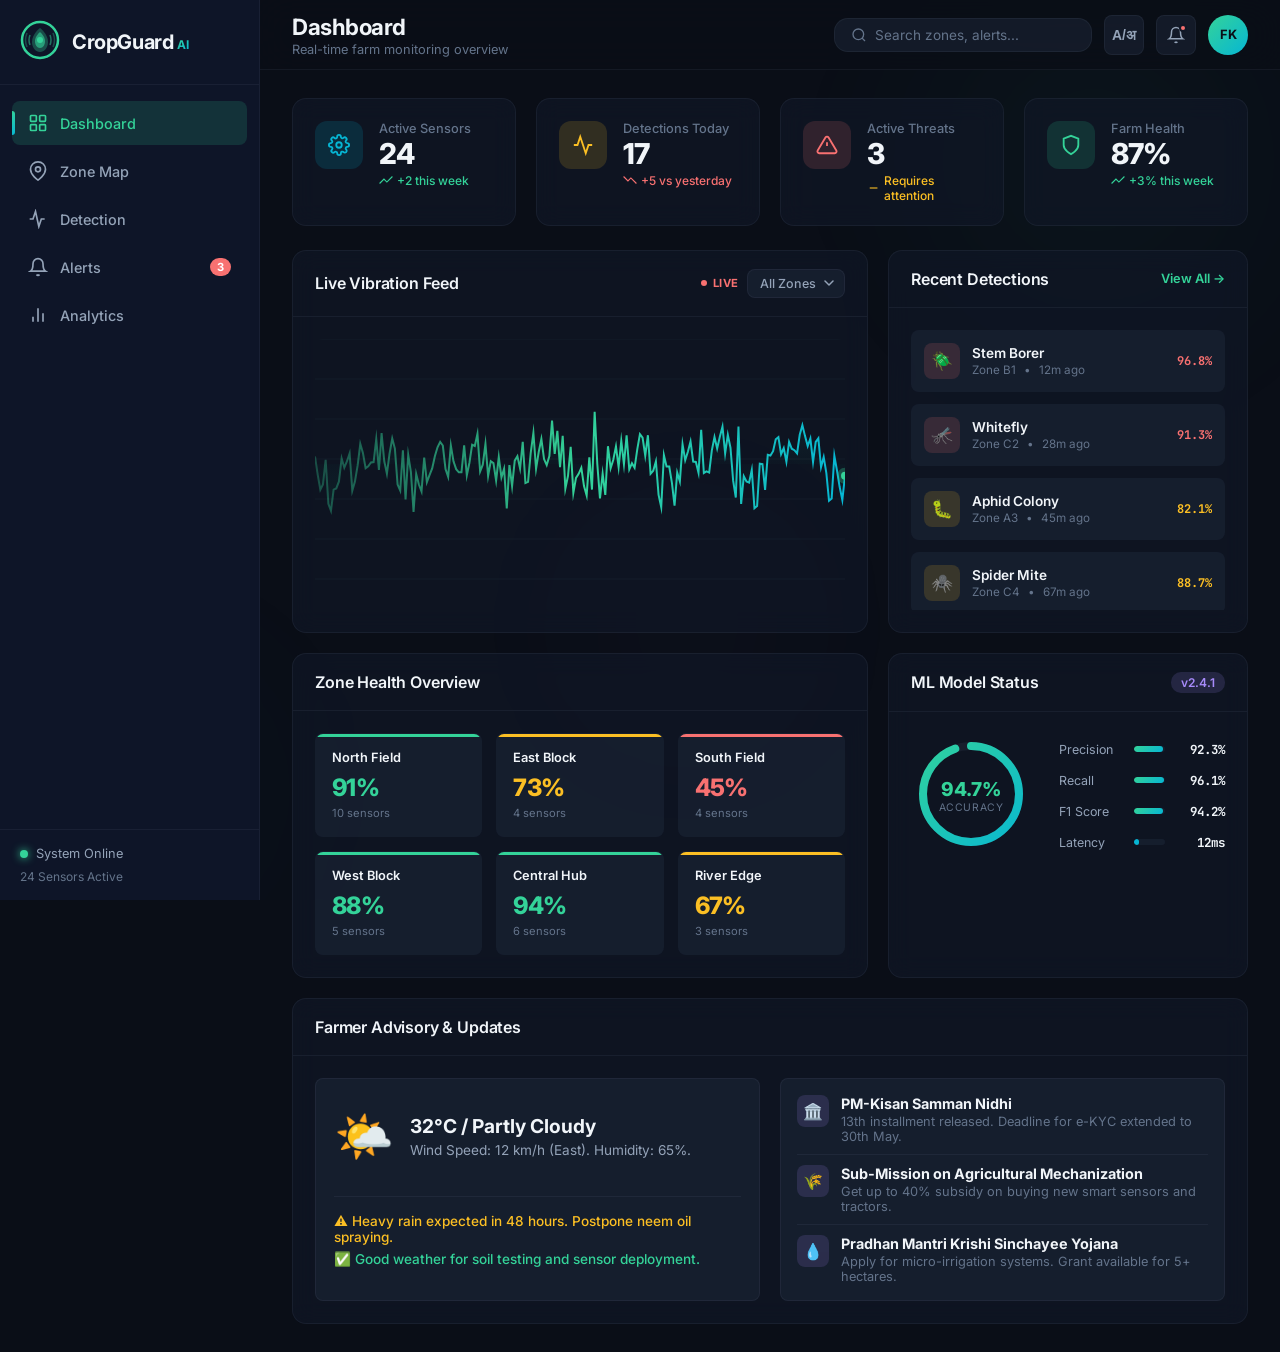
==== index.html @ 0138fb1e "Add files via upload" ====
<!DOCTYPE html>
<html lang="en">
<head>
    <meta charset="UTF-8">
    <meta name="viewport" content="width=device-width, initial-scale=1.0">
    <title>CropGuard AI — Piezoelectric Insect Detection System</title>
    <meta name="description" content="Smart agricultural monitoring system using piezoelectric sensors and ML-based insect detection to protect crops and notify farmers in real-time.">
    <link rel="preconnect" href="https://fonts.googleapis.com">
    <link rel="preconnect" href="https://fonts.gstatic.com" crossorigin>
    <link href="https://fonts.googleapis.com/css2?family=Inter:wght@300;400;500;600;700;800;900&family=JetBrains+Mono:wght@400;500;600&display=swap" rel="stylesheet">
    <link rel="stylesheet" href="index.css">
</head>
<body>
    <!-- Ambient Background -->
    <div class="ambient-bg">
        <div class="ambient-orb orb-1"></div>
        <div class="ambient-orb orb-2"></div>
        <div class="ambient-orb orb-3"></div>
    </div>

    <!-- Sidebar Navigation -->
    <nav class="sidebar" id="sidebar">
        <div class="sidebar-header">
            <div class="logo">
                <div class="logo-icon">
                    <svg viewBox="0 0 40 40" fill="none">
                        <circle cx="20" cy="20" r="18" stroke="url(#logoGrad)" stroke-width="2.5"/>
                        <path d="M20 8 C20 8, 28 14, 28 22 C28 28, 24 32, 20 32 C16 32, 12 28, 12 22 C12 14, 20 8, 20 8Z" fill="url(#logoGrad)" opacity="0.3"/>
                        <path d="M20 12 C20 12, 25 16, 25 21 C25 25, 23 28, 20 28 C17 28, 15 25, 15 21 C15 16, 20 12, 20 12Z" fill="url(#logoGrad)" opacity="0.6"/>
                        <circle cx="20" cy="20" r="3" fill="url(#logoGrad)"/>
                        <!-- Vibration waves -->
                        <path d="M10 15 Q8 20 10 25" stroke="url(#logoGrad)" stroke-width="1.5" fill="none" opacity="0.5"/>
                        <path d="M7 13 Q4 20 7 27" stroke="url(#logoGrad)" stroke-width="1.5" fill="none" opacity="0.3"/>
                        <path d="M30 15 Q32 20 30 25" stroke="url(#logoGrad)" stroke-width="1.5" fill="none" opacity="0.5"/>
                        <path d="M33 13 Q36 20 33 27" stroke="url(#logoGrad)" stroke-width="1.5" fill="none" opacity="0.3"/>
                        <defs>
                            <linearGradient id="logoGrad" x1="0" y1="0" x2="40" y2="40">
                                <stop offset="0%" stop-color="#34d399"/>
                                <stop offset="100%" stop-color="#06b6d4"/>
                            </linearGradient>
                        </defs>
                    </svg>
                </div>
                <div class="logo-text">
                    <span class="logo-name">CropGuard</span>
                    <span class="logo-tag">AI</span>
                </div>
            </div>
        </div>

        <ul class="nav-links">
            <li class="nav-item active" data-page="dashboard" id="nav-dashboard">
                <svg viewBox="0 0 24 24" fill="none" stroke="currentColor" stroke-width="2">
                    <rect x="3" y="3" width="7" height="7" rx="1"/>
                    <rect x="14" y="3" width="7" height="7" rx="1"/>
                    <rect x="3" y="14" width="7" height="7" rx="1"/>
                    <rect x="14" y="14" width="7" height="7" rx="1"/>
                </svg>
                <span>Dashboard</span>
            </li>
            <li class="nav-item" data-page="zones" id="nav-zones">
                <svg viewBox="0 0 24 24" fill="none" stroke="currentColor" stroke-width="2">
                    <path d="M21 10c0 7-9 13-9 13s-9-6-9-13a9 9 0 0118 0z"/>
                    <circle cx="12" cy="10" r="3"/>
                </svg>
                <span>Zone Map</span>
            </li>
            <li class="nav-item" data-page="detection" id="nav-detection">
                <svg viewBox="0 0 24 24" fill="none" stroke="currentColor" stroke-width="2">
                    <path d="M2 12h4l3-9 4 18 3-9h4"/>
                </svg>
                <span>Detection</span>
            </li>
            <li class="nav-item" data-page="alerts" id="nav-alerts">
                <svg viewBox="0 0 24 24" fill="none" stroke="currentColor" stroke-width="2">
                    <path d="M18 8A6 6 0 006 8c0 7-3 9-3 9h18s-3-2-3-9"/>
                    <path d="M13.73 21a2 2 0 01-3.46 0"/>
                </svg>
                <span>Alerts</span>
                <span class="badge" id="alert-badge">3</span>
            </li>
            <li class="nav-item" data-page="analytics" id="nav-analytics">
                <svg viewBox="0 0 24 24" fill="none" stroke="currentColor" stroke-width="2">
                    <path d="M18 20V10M12 20V4M6 20v-6"/>
                </svg>
                <span>Analytics</span>
            </li>
        </ul>

        <div class="sidebar-footer">
            <div class="system-status">
                <div class="status-dot online"></div>
                <span>System Online</span>
            </div>
            <div class="sensor-count">
                <span>24 Sensors Active</span>
            </div>
        </div>
    </nav>

    <!-- Main Content -->
    <main class="main-content" id="main-content">

        <!-- Top Bar -->
        <header class="top-bar">
            <div class="top-bar-left">
                <button class="menu-toggle" id="menu-toggle">
                    <svg viewBox="0 0 24 24" fill="none" stroke="currentColor" stroke-width="2">
                        <line x1="3" y1="6" x2="21" y2="6"/>
                        <line x1="3" y1="12" x2="21" y2="12"/>
                        <line x1="3" y1="18" x2="21" y2="18"/>
                    </svg>
                </button>
                <div class="page-title">
                    <h1 id="page-heading">Dashboard</h1>
                    <p class="page-subtitle" id="page-subtitle">Real-time farm monitoring overview</p>
                </div>
            </div>
            <div class="top-bar-right">
                <div class="search-bar" id="search-bar">
                    <svg viewBox="0 0 24 24" fill="none" stroke="currentColor" stroke-width="2">
                        <circle cx="11" cy="11" r="8"/>
                        <line x1="21" y1="21" x2="16.65" y2="16.65"/>
                    </svg>
                    <input type="text" placeholder="Search zones, alerts..." id="search-input">
                </div>
                <button class="icon-btn language-btn" id="language-btn" title="Translate to Hindi / हिंदी में अनुवाद करें">
                    <span style="font-weight:bold; font-size:14px; display:block; line-height:1;">A/अ</span>
                </button>
                <button class="icon-btn notification-btn" id="notification-btn">
                    <svg viewBox="0 0 24 24" fill="none" stroke="currentColor" stroke-width="2">
                        <path d="M18 8A6 6 0 006 8c0 7-3 9-3 9h18s-3-2-3-9"/>
                        <path d="M13.73 21a2 2 0 01-3.46 0"/>
                    </svg>
                    <span class="notification-dot"></span>
                </button>
                <div class="user-avatar" id="user-avatar">
                    <span>FK</span>
                </div>
            </div>
        </header>

        <!-- ==================== DASHBOARD PAGE ==================== -->
        <section class="page active" id="page-dashboard">
            <!-- Stats Cards -->
            <div class="stats-grid">
                <div class="stat-card" id="stat-sensors">
                    <div class="stat-icon sensors">
                        <svg viewBox="0 0 24 24" fill="none" stroke="currentColor" stroke-width="2">
                            <circle cx="12" cy="12" r="3"/>
                            <path d="M19.4 15a1.65 1.65 0 00.33 1.82l.06.06a2 2 0 010 2.83 2 2 0 01-2.83 0l-.06-.06a1.65 1.65 0 00-1.82-.33 1.65 1.65 0 00-1 1.51V21a2 2 0 01-4 0v-.09A1.65 1.65 0 009 19.4a1.65 1.65 0 00-1.82.33l-.06.06a2 2 0 01-2.83-2.83l.06-.06A1.65 1.65 0 004.68 15a1.65 1.65 0 00-1.51-1H3a2 2 0 010-4h.09A1.65 1.65 0 004.6 9a1.65 1.65 0 00-.33-1.82l-.06-.06a2 2 0 012.83-2.83l.06.06A1.65 1.65 0 009 4.68a1.65 1.65 0 001-1.51V3a2 2 0 014 0v.09a1.65 1.65 0 001 1.51 1.65 1.65 0 001.82-.33l.06-.06a2 2 0 012.83 2.83l-.06.06A1.65 1.65 0 0019.4 9a1.65 1.65 0 001.51 1H21a2 2 0 010 4h-.09a1.65 1.65 0 00-1.51 1z"/>
                        </svg>
                    </div>
                    <div class="stat-info">
                        <span class="stat-label">Active Sensors</span>
                        <span class="stat-value" id="active-sensors">24</span>
                        <span class="stat-change positive">
                            <svg viewBox="0 0 24 24" fill="none" stroke="currentColor" stroke-width="2"><polyline points="23 6 13.5 15.5 8.5 10.5 1 18"/></svg>
                            +2 this week
                        </span>
                    </div>
                </div>

                <div class="stat-card" id="stat-detections">
                    <div class="stat-icon detections">
                        <svg viewBox="0 0 24 24" fill="none" stroke="currentColor" stroke-width="2">
                            <path d="M22 12h-4l-3 9L9 3l-3 9H2"/>
                        </svg>
                    </div>
                    <div class="stat-info">
                        <span class="stat-label">Detections Today</span>
                        <span class="stat-value" id="detections-today">17</span>
                        <span class="stat-change negative">
                            <svg viewBox="0 0 24 24" fill="none" stroke="currentColor" stroke-width="2"><polyline points="23 18 13.5 8.5 8.5 13.5 1 6"/></svg>
                            +5 vs yesterday
                        </span>
                    </div>
                </div>

                <div class="stat-card" id="stat-threats">
                    <div class="stat-icon threats">
                        <svg viewBox="0 0 24 24" fill="none" stroke="currentColor" stroke-width="2">
                            <path d="M10.29 3.86L1.82 18a2 2 0 001.71 3h16.94a2 2 0 001.71-3L13.71 3.86a2 2 0 00-3.42 0z"/>
                            <line x1="12" y1="9" x2="12" y2="13"/>
                            <line x1="12" y1="17" x2="12.01" y2="17"/>
                        </svg>
                    </div>
                    <div class="stat-info">
                        <span class="stat-label">Active Threats</span>
                        <span class="stat-value" id="active-threats">3</span>
                        <span class="stat-change warning">
                            <svg viewBox="0 0 24 24" fill="none" stroke="currentColor" stroke-width="2"><line x1="5" y1="12" x2="19" y2="12"/></svg>
                            Requires attention
                        </span>
                    </div>
                </div>

                <div class="stat-card" id="stat-health">
                    <div class="stat-icon health">
                        <svg viewBox="0 0 24 24" fill="none" stroke="currentColor" stroke-width="2">
                            <path d="M12 22s8-4 8-10V5l-8-3-8 3v7c0 6 8 10 8 10z"/>
                        </svg>
                    </div>
                    <div class="stat-info">
                        <span class="stat-label">Farm Health</span>
                        <span class="stat-value" id="farm-health">87%</span>
                        <span class="stat-change positive">
                            <svg viewBox="0 0 24 24" fill="none" stroke="currentColor" stroke-width="2"><polyline points="23 6 13.5 15.5 8.5 10.5 1 18"/></svg>
                            +3% this week
                        </span>
                    </div>
                </div>
            </div>

            <!-- Dashboard Main Grid -->
            <div class="dashboard-grid">
                <!-- Live Vibration Feed -->
                <div class="card vibration-card" id="vibration-card">
                    <div class="card-header">
                        <h2>Live Vibration Feed</h2>
                        <div class="card-actions">
                            <span class="live-indicator">
                                <span class="live-dot"></span> LIVE
                            </span>
                            <select id="vibration-zone-select" class="mini-select">
                                <option value="all">All Zones</option>
                                <option value="zone-a">Zone A</option>
                                <option value="zone-b">Zone B</option>
                                <option value="zone-c">Zone C</option>
                                <option value="zone-d">Zone D</option>
                            </select>
                        </div>
                    </div>
                    <div class="card-body">
                        <canvas id="vibration-canvas" width="800" height="250"></canvas>
                    </div>
                </div>

                <!-- Recent Detections -->
                <div class="card detections-card" id="detections-card">
                    <div class="card-header">
                        <h2>Recent Detections</h2>
                        <button class="text-btn" id="view-all-detections">View All →</button>
                    </div>
                    <div class="card-body">
                        <div class="detection-list" id="detection-list">
                            <!-- Populated by JS -->
                        </div>
                    </div>
                </div>

                <!-- Zone Health Overview -->
                <div class="card zone-health-card" id="zone-health-card">
                    <div class="card-header">
                        <h2>Zone Health Overview</h2>
                    </div>
                    <div class="card-body">
                        <div class="zone-health-grid" id="zone-health-grid">
                            <!-- Populated by JS -->
                        </div>
                    </div>
                </div>

                <!-- ML Model Performance -->
                <div class="card model-card" id="model-card">
                    <div class="card-header">
                        <h2>ML Model Status</h2>
                        <span class="model-version">v2.4.1</span>
                    </div>
                    <div class="card-body">
                        <div class="model-metrics">
                            <div class="metric-ring">
                                <canvas id="accuracy-ring" width="120" height="120"></canvas>
                                <div class="metric-ring-label">
                                    <span class="metric-value">94.7%</span>
                                    <span class="metric-name">Accuracy</span>
                                </div>
                            </div>
                            <div class="metric-stats">
                                <div class="metric-stat">
                                    <span class="metric-stat-label">Precision</span>
                                    <div class="metric-bar">
                                        <div class="metric-bar-fill" style="width:92%"></div>
                                    </div>
                                    <span class="metric-stat-value">92.3%</span>
                                </div>
                                <div class="metric-stat">
                                    <span class="metric-stat-label">Recall</span>
                                    <div class="metric-bar">
                                        <div class="metric-bar-fill" style="width:96%"></div>
                                    </div>
                                    <span class="metric-stat-value">96.1%</span>
                                </div>
                                <div class="metric-stat">
                                    <span class="metric-stat-label">F1 Score</span>
                                    <div class="metric-bar">
                                        <div class="metric-bar-fill" style="width:94%"></div>
                                    </div>
                                    <span class="metric-stat-value">94.2%</span>
                                </div>
                                <div class="metric-stat">
                                    <span class="metric-stat-label">Latency</span>
                                    <div class="metric-bar latency">
                                        <div class="metric-bar-fill" style="width:15%"></div>
                                    </div>
                                    <span class="metric-stat-value">12ms</span>
                                </div>
                            </div>
                        </div>
                    </div>
                </div>

                <!-- Agri Updates & Schemes -->
                <div class="card agri-updates-card" id="agri-updates-card">
                    <div class="card-header">
                        <h2>Farmer Advisory & Updates</h2>
                    </div>
                    <div class="card-body">
                        <div class="agri-updates-container">
                            <!-- Weather Widget -->
                            <div class="weather-widget" style="display:flex; flex-direction:column; align-items:flex-start; justify-content:center;">
                                <div style="display:flex; align-items:center; gap:16px;">
                                    <div class="weather-icon">🌤️</div>
                                    <div class="weather-info">
                                        <h3>32°C / Partly Cloudy</h3>
                                        <p>Wind Speed: 12 km/h (East). Humidity: 65%.</p>
                                    </div>
                                </div>
                                <div style="margin-top:16px; width:100%; padding-top:16px; border-top:1px solid var(--border-color);">
                                    <p style="color:var(--accent-amber); font-weight:500; font-size:0.85rem; margin-bottom:6px;">⚠️ Heavy rain expected in 48 hours. Postpone neem oil spraying.</p>
                                    <p style="color:var(--accent-green); font-weight:500; font-size:0.85rem;">✅ Good weather for soil testing and sensor deployment.</p>
                                </div>
                            </div>
                            <!-- Schemes Widget -->
                            <div class="schemes-widget">
                                <div class="scheme-item">
                                    <div class="scheme-icon">🏛️</div>
                                    <div class="scheme-details">
                                        <h4>PM-Kisan Samman Nidhi</h4>
                                        <p>13th installment released. Deadline for e-KYC extended to 30th May.</p>
                                    </div>
                                </div>
                                <div class="scheme-item">
                                    <div class="scheme-icon">🌾</div>
                                    <div class="scheme-details">
                                        <h4>Sub-Mission on Agricultural Mechanization</h4>
                                        <p>Get up to 40% subsidy on buying new smart sensors and tractors.</p>
                                    </div>
                                </div>
                                <div class="scheme-item">
                                    <div class="scheme-icon">💧</div>
                                    <div class="scheme-details">
                                        <h4>Pradhan Mantri Krishi Sinchayee Yojana</h4>
                                        <p>Apply for micro-irrigation systems. Grant available for 5+ hectares.</p>
                                    </div>
                                </div>
                            </div>
                        </div>
                    </div>
                </div>
            </div>
        </section>

        <!-- ==================== ZONES PAGE ==================== -->
        <section class="page" id="page-zones">
            <div class="zone-map-container">
                <div class="card zone-map-card">
                    <div class="card-header">
                        <h2>Farm Zone Map</h2>
                        <div class="card-actions">
                            <button class="pill-btn active" data-view="grid">Grid</button>
                            <button class="pill-btn" data-view="list">List</button>
                        </div>
                    </div>
                    <div class="card-body">
                        <div class="farm-map" id="farm-map">
                            <!-- Interactive farm map rendered by JS -->
                        </div>
                    </div>
                </div>

                <div class="zone-details-panel" id="zone-details-panel">
                    <div class="card">
                        <div class="card-header">
                            <h2 id="zone-detail-title">Select a Zone</h2>
                        </div>
                        <div class="card-body" id="zone-detail-content">
                            <p class="placeholder-text">Click on a zone to see detailed sensor data, vibration patterns, and detection history.</p>
                        </div>
                    </div>
                </div>
            </div>
        </section>

        <!-- ==================== DETECTION PAGE ==================== -->
        <section class="page" id="page-detection">
            <div class="detection-page-grid">
                <!-- Vibration Classifier -->
                <div class="card classifier-card">
                    <div class="card-header">
                        <h2>Vibration Classifier</h2>
                        <span class="live-indicator"><span class="live-dot"></span> Processing</span>
                    </div>
                    <div class="card-body">
                        <div class="classifier-visual" id="classifier-visual">
                            <canvas id="spectrogram-canvas" width="600" height="200"></canvas>
                            <div class="classifier-result" id="classifier-result">
                                <div class="result-icon warning">
                                    <svg viewBox="0 0 24 24" fill="none" stroke="currentColor" stroke-width="2">
                                        <path d="M12 22c5.523 0 10-4.477 10-10S17.523 2 12 2 2 6.477 2 12s4.477 10 10 10z"/>
                                        <path d="M12 8v4M12 16h.01"/>
                                    </svg>
                                </div>
                                <div class="result-info">
                                    <span class="result-label">Detected</span>
                                    <span class="result-name" id="result-name">Aphid Colony</span>
                                    <span class="result-confidence" id="result-confidence">Confidence: 94.2%</span>
                                </div>
                            </div>
                        </div>
                    </div>
                </div>

                <!-- Detection History Table -->
                <div class="card history-card">
                    <div class="card-header">
                        <h2>Detection History</h2>
                        <div class="card-actions">
                            <select class="mini-select" id="history-filter">
                                <option value="all">All Types</option>
                                <option value="aphid">Aphids</option>
                                <option value="whitefly">Whitefly</option>
                                <option value="borer">Stem Borer</option>
                                <option value="thrip">Thrips</option>
                            </select>
                        </div>
                    </div>
                    <div class="card-body">
                        <div class="detection-table-wrapper">
                            <table class="detection-table" id="detection-table">
                                <thead>
                                    <tr>
                                        <th>Time</th>
                                        <th>Zone</th>
                                        <th>Pest Type</th>
                                        <th>Confidence</th>
                                        <th>Severity</th>
                                        <th>Status</th>
                                    </tr>
                                </thead>
                                <tbody id="detection-table-body">
                                    <!-- Populated by JS -->
                                </tbody>
                            </table>
                        </div>
                    </div>
                </div>

                <!-- Species Classification -->
                <div class="card species-card">
                    <div class="card-header">
                        <h2>Species Classification</h2>
                    </div>
                    <div class="card-body">
                        <div class="species-chart" id="species-chart">
                            <canvas id="species-canvas" width="400" height="300"></canvas>
                        </div>
                    </div>
                </div>
            </div>
        </section>

        <!-- ==================== ALERTS PAGE ==================== -->
        <section class="page" id="page-alerts">
            <div class="alerts-page-layout">
                <div class="alerts-header-actions">
                    <div class="alert-filters">
                        <button class="filter-btn active" data-filter="all" id="filter-all">All</button>
                        <button class="filter-btn" data-filter="critical" id="filter-critical">Critical</button>
                        <button class="filter-btn" data-filter="warning" id="filter-warning">Warning</button>
                        <button class="filter-btn" data-filter="info" id="filter-info">Info</button>
                    </div>
                    <button class="primary-btn" id="mark-all-read">
                        <svg viewBox="0 0 24 24" fill="none" stroke="currentColor" stroke-width="2"><polyline points="20 6 9 17 4 12"/></svg>
                        Mark All Read
                    </button>
                </div>
                <div class="alerts-list" id="alerts-list">
                    <!-- Populated by JS -->
                </div>
            </div>
        </section>

        <!-- ==================== ANALYTICS PAGE ==================== -->
        <section class="page" id="page-analytics">
            <div class="analytics-grid">
                <div class="card analytics-trend-card">
                    <div class="card-header">
                        <h2>Detection Trends</h2>
                        <div class="card-actions">
                            <button class="pill-btn active" data-range="7d">7D</button>
                            <button class="pill-btn" data-range="30d">30D</button>
                            <button class="pill-btn" data-range="90d">90D</button>
                        </div>
                    </div>
                    <div class="card-body">
                        <canvas id="trend-canvas" width="800" height="300"></canvas>
                    </div>
                </div>

                <div class="card analytics-distribution-card">
                    <div class="card-header">
                        <h2>Pest Distribution</h2>
                    </div>
                    <div class="card-body">
                        <canvas id="distribution-canvas" width="400" height="300"></canvas>
                    </div>
                </div>

                <div class="card analytics-heatmap-card">
                    <div class="card-header">
                        <h2>Activity Heatmap</h2>
                        <span class="card-subtitle">Last 7 days by hour</span>
                    </div>
                    <div class="card-body">
                        <div class="heatmap" id="heatmap">
                            <!-- Populated by JS -->
                        </div>
                    </div>
                </div>

                <div class="card analytics-severity-card">
                    <div class="card-header">
                        <h2>Severity Breakdown</h2>
                    </div>
                    <div class="card-body">
                        <div class="severity-bars" id="severity-bars">
                            <!-- Populated by JS -->
                        </div>
                    </div>
                </div>
            </div>
        </section>

    </main>

    <!-- Notification Toast Container -->
    <div class="toast-container" id="toast-container"></div>

    <!-- Notification Panel -->
    <div class="notification-panel" id="notification-panel">
        <div class="notification-panel-header">
            <h3>Notifications</h3>
            <button class="text-btn" id="clear-notifications">Clear All</button>
        </div>
        <div class="notification-list" id="notification-list">
            <!-- Populated by JS -->
        </div>
    </div>
    <div class="notification-overlay" id="notification-overlay"></div>

    <!-- Profile Panel -->
    <div class="profile-panel" id="profile-panel">
        <div class="profile-panel-header">
            <h3>Farmer Profile</h3>
            <button class="icon-btn" id="close-profile">
                <svg viewBox="0 0 24 24" fill="none" stroke="currentColor" stroke-width="2"><line x1="18" y1="6" x2="6" y2="18"></line><line x1="6" y1="6" x2="18" y2="18"></line></svg>
            </button>
        </div>
        <div class="profile-content">
            <div class="profile-avatar-large">LS</div>
            <h2 class="profile-name">Lalan Singh</h2>
            <p class="profile-contact">+91 98765 43210</p>
            
            <div class="profile-section">
                <h4>Farm Details</h4>
                <div class="profile-row"><span>Total Area:</span> 12 Hectares</div>
                <div class="profile-row"><span>Primary Crop:</span> Wheat, Cotton</div>
                <div class="profile-row"><span>Soil Type:</span> Black Cotton</div>
            </div>

            <div class="profile-section">
                <h4>System Configuration</h4>
                <div class="profile-row"><span>Connected Sensors:</span> 24 Active</div>
                <div class="profile-row"><span>Subscription Plan:</span> Subsidy PM-Kisan</div>
                <div class="profile-row"><span>Last Calibration:</span> 2 Days Ago</div>
            </div>

            <div class="profile-section">
                <h4>Support & Contacts</h4>
                <div class="profile-row"><span>Local KVK Agent:</span> Ramesh Singh</div>
                <div class="profile-row"><span>KVK Contact:</span> 1800-180-1551 (Toll Free)</div>
            </div>
            
            <button class="pill-btn logout-btn" style="margin-top:20px; width:100%; justify-content:center; background:var(--accent-red-dim); color:var(--accent-red);">Sign Out</button>
        </div>
    </div>

    <script src="app.js?v=2"></script>
</body>
</html>
---- index.css ----
/* ===== CSS DESIGN SYSTEM — CropGuard AI ===== */

:root {
    /* Colors */
    --bg-primary: #0a0e17;
    --bg-secondary: #111827;
    --bg-card: rgba(17, 24, 39, 0.7);
    --bg-card-hover: rgba(17, 24, 39, 0.9);
    --bg-elevated: rgba(30, 41, 59, 0.5);

    --text-primary: #f1f5f9;
    --text-secondary: #94a3b8;
    --text-muted: #64748b;

    --accent-green: #34d399;
    --accent-green-dim: rgba(52, 211, 153, 0.15);
    --accent-cyan: #06b6d4;
    --accent-cyan-dim: rgba(6, 182, 212, 0.15);
    --accent-amber: #fbbf24;
    --accent-amber-dim: rgba(251, 191, 36, 0.15);
    --accent-red: #f87171;
    --accent-red-dim: rgba(248, 113, 113, 0.15);
    --accent-purple: #a78bfa;
    --accent-purple-dim: rgba(167, 139, 250, 0.15);
    --accent-blue: #60a5fa;
    --accent-blue-dim: rgba(96, 165, 250, 0.15);

    --gradient-primary: linear-gradient(135deg, #34d399, #06b6d4);
    --gradient-warm: linear-gradient(135deg, #fbbf24, #f87171);
    --gradient-cool: linear-gradient(135deg, #60a5fa, #a78bfa);

    --border-color: rgba(148, 163, 184, 0.08);
    --border-hover: rgba(148, 163, 184, 0.15);

    --sidebar-width: 260px;
    --sidebar-collapsed: 72px;
    --top-bar-height: 70px;
    --border-radius: 14px;
    --border-radius-sm: 8px;
    --border-radius-lg: 20px;

    --shadow-sm: 0 2px 8px rgba(0, 0, 0, 0.15);
    --shadow-md: 0 4px 20px rgba(0, 0, 0, 0.25);
    --shadow-lg: 0 8px 40px rgba(0, 0, 0, 0.35);
    --shadow-glow-green: 0 0 30px rgba(52, 211, 153, 0.15);
    --shadow-glow-red: 0 0 30px rgba(248, 113, 113, 0.15);

    --transition-fast: 150ms cubic-bezier(0.4, 0, 0.2, 1);
    --transition-base: 250ms cubic-bezier(0.4, 0, 0.2, 1);
    --transition-slow: 400ms cubic-bezier(0.4, 0, 0.2, 1);
}

/* ===== RESET & BASE ===== */
*, *::before, *::after {
    margin: 0;
    padding: 0;
    box-sizing: border-box;
}

html {
    font-size: 16px;
    scroll-behavior: smooth;
}

body {
    font-family: 'Inter', -apple-system, BlinkMacSystemFont, sans-serif;
    background: var(--bg-primary);
    color: var(--text-primary);
    overflow-x: hidden;
    min-height: 100vh;
}

/* ===== AMBIENT BACKGROUND ===== */
.ambient-bg {
    position: fixed;
    inset: 0;
    pointer-events: none;
    z-index: 0;
    overflow: hidden;
}

.ambient-orb {
    position: absolute;
    border-radius: 50%;
    filter: blur(100px);
    opacity: 0.4;
    animation: floatOrb 20s ease-in-out infinite;
}

.orb-1 {
    width: 500px;
    height: 500px;
    background: radial-gradient(circle, rgba(52, 211, 153, 0.15), transparent 70%);
    top: -10%;
    right: -5%;
    animation-delay: 0s;
}

.orb-2 {
    width: 400px;
    height: 400px;
    background: radial-gradient(circle, rgba(6, 182, 212, 0.12), transparent 70%);
    bottom: -10%;
    left: -5%;
    animation-delay: -7s;
}

.orb-3 {
    width: 350px;
    height: 350px;
    background: radial-gradient(circle, rgba(167, 139, 250, 0.1), transparent 70%);
    top: 50%;
    left: 40%;
    animation-delay: -14s;
}

@keyframes floatOrb {
    0%, 100% { transform: translate(0, 0) scale(1); }
    25% { transform: translate(30px, -40px) scale(1.05); }
    50% { transform: translate(-20px, 20px) scale(0.95); }
    75% { transform: translate(40px, 30px) scale(1.02); }
}

/* ===== SCROLLBAR ===== */
::-webkit-scrollbar {
    width: 6px;
    height: 6px;
}

::-webkit-scrollbar-track {
    background: transparent;
}

::-webkit-scrollbar-thumb {
    background: rgba(148, 163, 184, 0.2);
    border-radius: 3px;
}

::-webkit-scrollbar-thumb:hover {
    background: rgba(148, 163, 184, 0.35);
}

/* ===== SIDEBAR ===== */
.sidebar {
    position: fixed;
    left: 0;
    top: 0;
    bottom: 0;
    width: var(--sidebar-width);
    background: rgba(15, 23, 42, 0.95);
    backdrop-filter: blur(20px);
    border-right: 1px solid var(--border-color);
    display: flex;
    flex-direction: column;
    z-index: 100;
    transition: width var(--transition-base), transform var(--transition-base);
}

.sidebar-header {
    padding: 20px;
    border-bottom: 1px solid var(--border-color);
}

.logo {
    display: flex;
    align-items: center;
    gap: 12px;
}

.logo-icon svg {
    width: 40px;
    height: 40px;
}

.logo-text {
    display: flex;
    align-items: baseline;
    gap: 4px;
}

.logo-name {
    font-size: 1.25rem;
    font-weight: 700;
    color: var(--text-primary);
    letter-spacing: -0.02em;
}

.logo-tag {
    font-size: 0.75rem;
    font-weight: 700;
    background: var(--gradient-primary);
    -webkit-background-clip: text;
    -webkit-text-fill-color: transparent;
    background-clip: text;
}

.nav-links {
    list-style: none;
    padding: 16px 12px;
    flex: 1;
    display: flex;
    flex-direction: column;
    gap: 4px;
}

.nav-item {
    display: flex;
    align-items: center;
    gap: 12px;
    padding: 12px 16px;
    border-radius: var(--border-radius-sm);
    color: var(--text-secondary);
    cursor: pointer;
    transition: all var(--transition-fast);
    position: relative;
    font-size: 0.9rem;
    font-weight: 500;
}

.nav-item:hover {
    background: var(--bg-elevated);
    color: var(--text-primary);
}

.nav-item.active {
    background: var(--accent-green-dim);
    color: var(--accent-green);
}

.nav-item.active::before {
    content: '';
    position: absolute;
    left: 0;
    top: 50%;
    transform: translateY(-50%);
    width: 3px;
    height: 24px;
    background: var(--gradient-primary);
    border-radius: 0 4px 4px 0;
}

.nav-item svg {
    width: 20px;
    height: 20px;
    flex-shrink: 0;
}

.badge {
    margin-left: auto;
    background: var(--accent-red);
    color: white;
    font-size: 0.7rem;
    font-weight: 700;
    padding: 2px 7px;
    border-radius: 10px;
    min-width: 20px;
    text-align: center;
}

.sidebar-footer {
    padding: 16px 20px;
    border-top: 1px solid var(--border-color);
    display: flex;
    flex-direction: column;
    gap: 8px;
}

.system-status {
    display: flex;
    align-items: center;
    gap: 8px;
    font-size: 0.8rem;
    color: var(--text-secondary);
}

.status-dot {
    width: 8px;
    height: 8px;
    border-radius: 50%;
    background: var(--accent-green);
    box-shadow: 0 0 8px var(--accent-green);
    animation: pulse 2s ease-in-out infinite;
}

@keyframes pulse {
    0%, 100% { opacity: 1; }
    50% { opacity: 0.5; }
}

.sensor-count {
    font-size: 0.75rem;
    color: var(--text-muted);
}

/* ===== MAIN CONTENT ===== */
.main-content {
    margin-left: var(--sidebar-width);
    min-height: 100vh;
    position: relative;
    z-index: 1;
    transition: margin-left var(--transition-base);
}

/* ===== TOP BAR ===== */
.top-bar {
    height: var(--top-bar-height);
    display: flex;
    align-items: center;
    justify-content: space-between;
    padding: 0 32px;
    border-bottom: 1px solid var(--border-color);
    background: rgba(10, 14, 23, 0.8);
    backdrop-filter: blur(20px);
    position: sticky;
    top: 0;
    z-index: 50;
}

.top-bar-left {
    display: flex;
    align-items: center;
    gap: 16px;
}

.menu-toggle {
    display: none;
    background: none;
    border: none;
    color: var(--text-secondary);
    cursor: pointer;
    padding: 8px;
    border-radius: var(--border-radius-sm);
    transition: all var(--transition-fast);
}

.menu-toggle:hover {
    background: var(--bg-elevated);
    color: var(--text-primary);
}

.menu-toggle svg {
    width: 22px;
    height: 22px;
}

.page-title h1 {
    font-size: 1.4rem;
    font-weight: 700;
    letter-spacing: -0.02em;
}

.page-subtitle {
    font-size: 0.8rem;
    color: var(--text-muted);
    margin-top: 2px;
}

.top-bar-right {
    display: flex;
    align-items: center;
    gap: 12px;
}

.search-bar {
    display: flex;
    align-items: center;
    gap: 8px;
    background: var(--bg-elevated);
    border: 1px solid var(--border-color);
    border-radius: var(--border-radius);
    padding: 8px 16px;
    transition: all var(--transition-fast);
}

.search-bar:focus-within {
    border-color: var(--accent-green);
    box-shadow: 0 0 0 3px var(--accent-green-dim);
}

.search-bar svg {
    width: 16px;
    height: 16px;
    color: var(--text-muted);
    flex-shrink: 0;
}

.search-bar input {
    background: none;
    border: none;
    outline: none;
    color: var(--text-primary);
    font-size: 0.85rem;
    font-family: inherit;
    width: 200px;
}

.search-bar input::placeholder {
    color: var(--text-muted);
}

.icon-btn {
    width: 40px;
    height: 40px;
    display: flex;
    align-items: center;
    justify-content: center;
    background: var(--bg-elevated);
    border: 1px solid var(--border-color);
    border-radius: var(--border-radius-sm);
    color: var(--text-secondary);
    cursor: pointer;
    transition: all var(--transition-fast);
    position: relative;
}

.icon-btn:hover {
    background: var(--bg-card-hover);
    color: var(--text-primary);
    border-color: var(--border-hover);
}

.icon-btn svg {
    width: 18px;
    height: 18px;
}

.notification-dot {
    position: absolute;
    top: 8px;
    right: 8px;
    width: 8px;
    height: 8px;
    background: var(--accent-red);
    border-radius: 50%;
    border: 2px solid var(--bg-secondary);
}

.user-avatar {
    width: 40px;
    height: 40px;
    border-radius: 50%;
    background: var(--gradient-primary);
    display: flex;
    align-items: center;
    justify-content: center;
    font-size: 0.8rem;
    font-weight: 700;
    color: var(--bg-primary);
    cursor: pointer;
    transition: transform var(--transition-fast);
}

.user-avatar:hover {
    transform: scale(1.05);
}

/* ===== PAGES ===== */
.page {
    display: none;
    padding: 28px 32px;
    animation: fadeIn 0.3s ease;
}

.page.active {
    display: block;
}

@keyframes fadeIn {
    from { opacity: 0; transform: translateY(8px); }
    to { opacity: 1; transform: translateY(0); }
}

/* ===== STATS GRID ===== */
.stats-grid {
    display: grid;
    grid-template-columns: repeat(4, 1fr);
    gap: 20px;
    margin-bottom: 24px;
}

.stat-card {
    background: var(--bg-card);
    backdrop-filter: blur(12px);
    border: 1px solid var(--border-color);
    border-radius: var(--border-radius);
    padding: 22px;
    display: flex;
    align-items: flex-start;
    gap: 16px;
    transition: all var(--transition-base);
    cursor: default;
}

.stat-card:hover {
    background: var(--bg-card-hover);
    border-color: var(--border-hover);
    transform: translateY(-2px);
    box-shadow: var(--shadow-md);
}

.stat-icon {
    width: 48px;
    height: 48px;
    border-radius: 12px;
    display: flex;
    align-items: center;
    justify-content: center;
    flex-shrink: 0;
}

.stat-icon svg {
    width: 22px;
    height: 22px;
}

.stat-icon.sensors {
    background: var(--accent-cyan-dim);
    color: var(--accent-cyan);
}

.stat-icon.detections {
    background: var(--accent-amber-dim);
    color: var(--accent-amber);
}

.stat-icon.threats {
    background: var(--accent-red-dim);
    color: var(--accent-red);
}

.stat-icon.health {
    background: var(--accent-green-dim);
    color: var(--accent-green);
}

.stat-info {
    display: flex;
    flex-direction: column;
    gap: 4px;
}

.stat-label {
    font-size: 0.8rem;
    color: var(--text-muted);
    font-weight: 500;
}

.stat-value {
    font-size: 1.8rem;
    font-weight: 800;
    letter-spacing: -0.03em;
    line-height: 1;
}

.stat-change {
    display: flex;
    align-items: center;
    gap: 4px;
    font-size: 0.75rem;
    font-weight: 500;
}

.stat-change svg {
    width: 14px;
    height: 14px;
}

.stat-change.positive {
    color: var(--accent-green);
}

.stat-change.negative {
    color: var(--accent-red);
}

.stat-change.warning {
    color: var(--accent-amber);
}

/* ===== CARDS ===== */
.card {
    background: var(--bg-card);
    backdrop-filter: blur(12px);
    border: 1px solid var(--border-color);
    border-radius: var(--border-radius);
    transition: all var(--transition-base);
    overflow: hidden;
}

.card:hover {
    border-color: var(--border-hover);
}

.card-header {
    display: flex;
    align-items: center;
    justify-content: space-between;
    padding: 18px 22px;
    border-bottom: 1px solid var(--border-color);
}

.card-header h2 {
    font-size: 1rem;
    font-weight: 600;
    letter-spacing: -0.01em;
}

.card-body {
    padding: 22px;
}

.card-actions {
    display: flex;
    align-items: center;
    gap: 8px;
}

.card-subtitle {
    font-size: 0.78rem;
    color: var(--text-muted);
}

/* ===== BUTTONS & CONTROLS ===== */
.text-btn {
    background: none;
    border: none;
    color: var(--accent-green);
    font-size: 0.8rem;
    font-weight: 600;
    cursor: pointer;
    font-family: inherit;
    transition: color var(--transition-fast);
}

.text-btn:hover {
    color: var(--accent-cyan);
}

.pill-btn {
    background: var(--bg-elevated);
    border: 1px solid var(--border-color);
    color: var(--text-secondary);
    font-size: 0.75rem;
    font-weight: 600;
    padding: 6px 14px;
    border-radius: 20px;
    cursor: pointer;
    font-family: inherit;
    transition: all var(--transition-fast);
}

.pill-btn:hover {
    background: var(--bg-card-hover);
    color: var(--text-primary);
}

.pill-btn.active {
    background: var(--accent-green-dim);
    color: var(--accent-green);
    border-color: rgba(52, 211, 153, 0.3);
}

.primary-btn {
    display: flex;
    align-items: center;
    gap: 8px;
    background: var(--gradient-primary);
    border: none;
    color: var(--bg-primary);
    font-size: 0.85rem;
    font-weight: 600;
    padding: 10px 20px;
    border-radius: var(--border-radius-sm);
    cursor: pointer;
    font-family: inherit;
    transition: all var(--transition-fast);
}

.primary-btn:hover {
    transform: translateY(-1px);
    box-shadow: var(--shadow-glow-green);
}

.primary-btn svg {
    width: 16px;
    height: 16px;
}

.mini-select {
    background: var(--bg-elevated);
    border: 1px solid var(--border-color);
    color: var(--text-secondary);
    font-size: 0.78rem;
    font-weight: 500;
    padding: 6px 12px;
    border-radius: var(--border-radius-sm);
    font-family: inherit;
    cursor: pointer;
    outline: none;
    transition: all var(--transition-fast);
    appearance: none;
    -webkit-appearance: none;
    background-image: url("data:image/svg+xml,%3Csvg width='10' height='6' viewBox='0 0 10 6' fill='none' xmlns='http://www.w3.org/2000/svg'%3E%3Cpath d='M1 1L5 5L9 1' stroke='%2394a3b8' stroke-width='1.5' stroke-linecap='round' stroke-linejoin='round'/%3E%3C/svg%3E");
    background-repeat: no-repeat;
    background-position: right 10px center;
    padding-right: 28px;
}

.mini-select:focus {
    border-color: var(--accent-green);
}

.mini-select option {
    background: var(--bg-secondary);
    color: var(--text-primary);
}

.filter-btn {
    background: var(--bg-elevated);
    border: 1px solid var(--border-color);
    color: var(--text-secondary);
    font-size: 0.8rem;
    font-weight: 500;
    padding: 8px 18px;
    border-radius: var(--border-radius-sm);
    cursor: pointer;
    font-family: inherit;
    transition: all var(--transition-fast);
}

.filter-btn:hover {
    background: var(--bg-card-hover);
    color: var(--text-primary);
}

.filter-btn.active {
    background: var(--accent-green-dim);
    color: var(--accent-green);
    border-color: rgba(52, 211, 153, 0.3);
}

/* ===== LIVE INDICATOR ===== */
.live-indicator {
    display: flex;
    align-items: center;
    gap: 6px;
    font-size: 0.7rem;
    font-weight: 700;
    color: var(--accent-red);
    text-transform: uppercase;
    letter-spacing: 0.05em;
}

.live-dot {
    width: 6px;
    height: 6px;
    border-radius: 50%;
    background: var(--accent-red);
    animation: pulse 1.5s ease-in-out infinite;
}

.model-version {
    font-size: 0.75rem;
    font-weight: 600;
    color: var(--accent-purple);
    background: var(--accent-purple-dim);
    padding: 3px 10px;
    border-radius: 10px;
}

/* ===== DASHBOARD GRID ===== */
.dashboard-grid {
    display: grid;
    grid-template-columns: 1.6fr 1fr;
    grid-template-rows: auto auto;
    gap: 20px;
}

.vibration-card {
    grid-column: 1;
}

.vibration-card canvas {
    width: 100%;
    height: 250px;
    border-radius: 8px;
}

.detections-card {
    grid-column: 2;
    grid-row: 1;
}

.zone-health-card {
    grid-column: 1;
}

.model-card {
    grid-column: 2;
}

.agri-updates-card {
    grid-column: 1 / span 2;
}

.agri-updates-container {
    display: grid;
    grid-template-columns: 1fr 1fr;
    gap: 20px;
}

.weather-widget {
    background: var(--bg-elevated);
    border-radius: var(--border-radius-sm);
    padding: 18px;
    display: flex;
    align-items: center;
    gap: 20px;
    border: 1px solid var(--border-color);
}

.weather-icon {
    font-size: 3rem;
    line-height: 1;
}

.weather-info h3 {
    font-size: 1.2rem;
    color: var(--text-primary);
    margin-bottom: 4px;
}

.weather-info p {
    font-size: 0.85rem;
    color: var(--text-secondary);
}

.schemes-widget {
    background: var(--bg-elevated);
    border-radius: var(--border-radius-sm);
    padding: 16px;
    border: 1px solid var(--border-color);
    display: flex;
    flex-direction: column;
    gap: 10px;
}

.scheme-item {
    display: flex;
    align-items: flex-start;
    gap: 12px;
    padding-bottom: 10px;
    border-bottom: 1px solid var(--border-color);
}

.scheme-item:last-child {
    border-bottom: none;
    padding-bottom: 0;
}

.scheme-icon {
    width: 32px;
    height: 32px;
    background: var(--accent-purple-dim);
    color: var(--accent-purple);
    border-radius: 8px;
    display: flex;
    align-items: center;
    justify-content: center;
    flex-shrink: 0;
}

.scheme-details h4 {
    font-size: 0.9rem;
    margin-bottom: 2px;
}
.scheme-details p {
    font-size: 0.8rem;
    color: var(--text-muted);
}

/* ===== DETECTION LIST ===== */
.detection-list {
    display: flex;
    flex-direction: column;
    gap: 12px;
    max-height: 280px;
    overflow-y: auto;
}

.detection-item {
    display: flex;
    align-items: center;
    gap: 12px;
    padding: 12px;
    background: var(--bg-elevated);
    border-radius: var(--border-radius-sm);
    border: 1px solid transparent;
    transition: all var(--transition-fast);
    cursor: pointer;
}

.detection-item:hover {
    border-color: var(--border-hover);
    background: rgba(30, 41, 59, 0.7);
}

.detection-item-icon {
    width: 36px;
    height: 36px;
    border-radius: 8px;
    display: flex;
    align-items: center;
    justify-content: center;
    flex-shrink: 0;
    font-size: 1.1rem;
}

.detection-item-icon.critical {
    background: var(--accent-red-dim);
}

.detection-item-icon.warning {
    background: var(--accent-amber-dim);
}

.detection-item-icon.info {
    background: var(--accent-blue-dim);
}

.detection-item-info {
    flex: 1;
    min-width: 0;
}

.detection-item-name {
    font-size: 0.85rem;
    font-weight: 600;
    white-space: nowrap;
    overflow: hidden;
    text-overflow: ellipsis;
}

.detection-item-meta {
    font-size: 0.73rem;
    color: var(--text-muted);
    display: flex;
    align-items: center;
    gap: 8px;
    margin-top: 2px;
}

.detection-item-confidence {
    font-size: 0.75rem;
    font-weight: 700;
    font-family: 'JetBrains Mono', monospace;
    flex-shrink: 0;
}

.detection-item-confidence.high {
    color: var(--accent-red);
}

.detection-item-confidence.medium {
    color: var(--accent-amber);
}

.detection-item-confidence.low {
    color: var(--accent-green);
}

/* ===== ZONE HEALTH GRID ===== */
.zone-health-grid {
    display: grid;
    grid-template-columns: repeat(3, 1fr);
    gap: 14px;
}

.zone-health-item {
    padding: 16px;
    border-radius: var(--border-radius-sm);
    background: var(--bg-elevated);
    border: 1px solid transparent;
    transition: all var(--transition-fast);
    cursor: pointer;
    position: relative;
    overflow: hidden;
}

.zone-health-item:hover {
    border-color: var(--border-hover);
    transform: translateY(-2px);
}

.zone-health-item::before {
    content: '';
    position: absolute;
    top: 0;
    left: 0;
    right: 0;
    height: 3px;
}

.zone-health-item.healthy::before {
    background: var(--accent-green);
}

.zone-health-item.warning::before {
    background: var(--accent-amber);
}

.zone-health-item.critical::before {
    background: var(--accent-red);
}

.zone-health-name {
    font-size: 0.8rem;
    font-weight: 600;
    margin-bottom: 8px;
}

.zone-health-score {
    font-size: 1.5rem;
    font-weight: 800;
    letter-spacing: -0.03em;
}

.zone-health-item.healthy .zone-health-score {
    color: var(--accent-green);
}

.zone-health-item.warning .zone-health-score {
    color: var(--accent-amber);
}

.zone-health-item.critical .zone-health-score {
    color: var(--accent-red);
}

.zone-health-sensors {
    font-size: 0.7rem;
    color: var(--text-muted);
    margin-top: 4px;
}

/* ===== MODEL METRICS ===== */
.model-metrics {
    display: flex;
    align-items: center;
    gap: 28px;
}

.metric-ring {
    position: relative;
    flex-shrink: 0;
}

.metric-ring canvas {
    width: 120px;
    height: 120px;
}

.metric-ring-label {
    position: absolute;
    inset: 0;
    display: flex;
    flex-direction: column;
    align-items: center;
    justify-content: center;
}

.metric-ring-label .metric-value {
    font-size: 1.2rem;
    font-weight: 800;
    color: var(--accent-green);
}

.metric-ring-label .metric-name {
    font-size: 0.65rem;
    color: var(--text-muted);
    text-transform: uppercase;
    letter-spacing: 0.05em;
}

.metric-stats {
    flex: 1;
    display: flex;
    flex-direction: column;
    gap: 14px;
}

.metric-stat {
    display: flex;
    align-items: center;
    gap: 10px;
}

.metric-stat-label {
    font-size: 0.78rem;
    color: var(--text-secondary);
    width: 65px;
    flex-shrink: 0;
}

.metric-bar {
    flex: 1;
    height: 6px;
    background: var(--bg-elevated);
    border-radius: 3px;
    overflow: hidden;
}

.metric-bar-fill {
    height: 100%;
    background: var(--gradient-primary);
    border-radius: 3px;
    transition: width 1s ease;
}

.metric-bar.latency .metric-bar-fill {
    background: var(--accent-cyan);
}

.metric-stat-value {
    font-size: 0.78rem;
    font-weight: 700;
    font-family: 'JetBrains Mono', monospace;
    color: var(--text-primary);
    width: 50px;
    text-align: right;
}

/* ===== ZONES PAGE ===== */
.zone-map-container {
    display: grid;
    grid-template-columns: 1.5fr 1fr;
    gap: 20px;
    min-height: calc(100vh - var(--top-bar-height) - 80px);
}

.zone-map-card .card-body {
    padding: 0;
}

.farm-map {
    display: grid;
    grid-template-columns: repeat(4, 1fr);
    grid-template-rows: repeat(3, 1fr);
    gap: 4px;
    padding: 20px;
    min-height: 450px;
}

.farm-zone {
    border-radius: var(--border-radius-sm);
    padding: 16px;
    display: flex;
    flex-direction: column;
    justify-content: space-between;
    cursor: pointer;
    transition: all var(--transition-fast);
    position: relative;
    overflow: hidden;
    border: 2px solid transparent;
}

.farm-zone:hover {
    transform: scale(1.02);
    z-index: 2;
}

.farm-zone.selected {
    border-color: var(--accent-green);
    box-shadow: var(--shadow-glow-green);
}

.farm-zone.healthy {
    background: linear-gradient(135deg, rgba(52, 211, 153, 0.12), rgba(52, 211, 153, 0.04));
}

.farm-zone.warning {
    background: linear-gradient(135deg, rgba(251, 191, 36, 0.12), rgba(251, 191, 36, 0.04));
}

.farm-zone.critical {
    background: linear-gradient(135deg, rgba(248, 113, 113, 0.12), rgba(248, 113, 113, 0.04));
}

.farm-zone-name {
    font-size: 0.8rem;
    font-weight: 700;
}

.farm-zone-sensors {
    font-size: 0.65rem;
    color: var(--text-muted);
}

.farm-zone-status {
    display: flex;
    align-items: center;
    gap: 4px;
    margin-top: auto;
}

.farm-zone-status-dot {
    width: 6px;
    height: 6px;
    border-radius: 50%;
}

.farm-zone.healthy .farm-zone-status-dot {
    background: var(--accent-green);
}

.farm-zone.warning .farm-zone-status-dot {
    background: var(--accent-amber);
}

.farm-zone.critical .farm-zone-status-dot {
    background: var(--accent-red);
    animation: pulse 1.5s ease-in-out infinite;
}

.farm-zone-status-text {
    font-size: 0.65rem;
    font-weight: 600;
    text-transform: uppercase;
    letter-spacing: 0.04em;
}

.farm-zone.healthy .farm-zone-status-text {
    color: var(--accent-green);
}

.farm-zone.warning .farm-zone-status-text {
    color: var(--accent-amber);
}

.farm-zone.critical .farm-zone-status-text {
    color: var(--accent-red);
}

/* Vibration animation on zone */
.farm-zone .zone-vibration {
    position: absolute;
    bottom: 8px;
    right: 8px;
    display: flex;
    align-items: flex-end;
    gap: 2px;
    height: 20px;
}

.zone-vibration-bar {
    width: 3px;
    background: currentColor;
    border-radius: 1px;
    animation: vibrateBar 0.8s ease-in-out infinite;
}

.farm-zone.healthy .zone-vibration {
    color: var(--accent-green);
}

.farm-zone.warning .zone-vibration {
    color: var(--accent-amber);
}

.farm-zone.critical .zone-vibration {
    color: var(--accent-red);
}

@keyframes vibrateBar {
    0%, 100% { height: 4px; }
    50% { height: 18px; }
}

.placeholder-text {
    color: var(--text-muted);
    font-size: 0.85rem;
    text-align: center;
    padding: 40px 20px;
    line-height: 1.6;
}

/* Zone detail panel populated content */
.zone-detail-stats {
    display: grid;
    grid-template-columns: 1fr 1fr;
    gap: 12px;
    margin-bottom: 20px;
}

.zone-detail-stat {
    padding: 14px;
    background: var(--bg-elevated);
    border-radius: var(--border-radius-sm);
    text-align: center;
}

.zone-detail-stat-value {
    font-size: 1.3rem;
    font-weight: 800;
    display: block;
}

.zone-detail-stat-label {
    font-size: 0.7rem;
    color: var(--text-muted);
    margin-top: 4px;
    display: block;
}

.zone-sensor-list {
    display: flex;
    flex-direction: column;
    gap: 8px;
}

.zone-sensor-item {
    display: flex;
    align-items: center;
    justify-content: space-between;
    padding: 10px 14px;
    background: var(--bg-elevated);
    border-radius: var(--border-radius-sm);
    font-size: 0.8rem;
}

.zone-sensor-id {
    font-family: 'JetBrains Mono', monospace;
    font-weight: 600;
    font-size: 0.75rem;
}

.zone-sensor-status {
    font-size: 0.7rem;
    font-weight: 600;
    padding: 2px 8px;
    border-radius: 4px;
}

.zone-sensor-status.online {
    background: var(--accent-green-dim);
    color: var(--accent-green);
}

.zone-sensor-status.offline {
    background: var(--accent-red-dim);
    color: var(--accent-red);
}

/* ===== DETECTION PAGE ===== */
.detection-page-grid {
    display: grid;
    grid-template-columns: 1fr;
    gap: 20px;
}

.classifier-visual {
    display: flex;
    flex-direction: column;
    gap: 16px;
}

.classifier-visual canvas {
    width: 100%;
    height: 200px;
    border-radius: 8px;
    background: rgba(0, 0, 0, 0.2);
}

.classifier-result {
    display: flex;
    align-items: center;
    gap: 16px;
    padding: 16px;
    background: var(--bg-elevated);
    border-radius: var(--border-radius-sm);
    border-left: 3px solid var(--accent-amber);
}

.result-icon {
    width: 44px;
    height: 44px;
    border-radius: 10px;
    display: flex;
    align-items: center;
    justify-content: center;
    flex-shrink: 0;
}

.result-icon.warning {
    background: var(--accent-amber-dim);
    color: var(--accent-amber);
}

.result-icon.critical {
    background: var(--accent-red-dim);
    color: var(--accent-red);
}

.result-icon svg {
    width: 22px;
    height: 22px;
}

.result-info {
    display: flex;
    flex-direction: column;
    gap: 2px;
}

.result-label {
    font-size: 0.7rem;
    color: var(--text-muted);
    text-transform: uppercase;
    letter-spacing: 0.05em;
}

.result-name {
    font-size: 1.1rem;
    font-weight: 700;
}

.result-confidence {
    font-size: 0.78rem;
    color: var(--accent-amber);
    font-weight: 600;
    font-family: 'JetBrains Mono', monospace;
}

/* Detection Table */
.detection-table-wrapper {
    overflow-x: auto;
}

.detection-table {
    width: 100%;
    border-collapse: collapse;
}

.detection-table th {
    text-align: left;
    padding: 12px 16px;
    font-size: 0.72rem;
    font-weight: 600;
    color: var(--text-muted);
    text-transform: uppercase;
    letter-spacing: 0.05em;
    border-bottom: 1px solid var(--border-color);
}

.detection-table td {
    padding: 14px 16px;
    font-size: 0.85rem;
    border-bottom: 1px solid var(--border-color);
}

.detection-table tbody tr {
    transition: background var(--transition-fast);
}

.detection-table tbody tr:hover {
    background: var(--bg-elevated);
}

.severity-badge {
    font-size: 0.7rem;
    font-weight: 700;
    padding: 3px 10px;
    border-radius: 10px;
    text-transform: uppercase;
}

.severity-badge.critical {
    background: var(--accent-red-dim);
    color: var(--accent-red);
}

.severity-badge.high {
    background: rgba(251, 146, 60, 0.15);
    color: #fb923c;
}

.severity-badge.medium {
    background: var(--accent-amber-dim);
    color: var(--accent-amber);
}

.severity-badge.low {
    background: var(--accent-green-dim);
    color: var(--accent-green);
}

.status-badge {
    font-size: 0.7rem;
    font-weight: 600;
    padding: 3px 10px;
    border-radius: 10px;
}

.status-badge.active {
    background: var(--accent-red-dim);
    color: var(--accent-red);
}

.status-badge.monitoring {
    background: var(--accent-amber-dim);
    color: var(--accent-amber);
}

.status-badge.resolved {
    background: var(--accent-green-dim);
    color: var(--accent-green);
}

.confidence-value {
    font-family: 'JetBrains Mono', monospace;
    font-weight: 600;
    font-size: 0.82rem;
}

/* Species chart */
.species-chart {
    display: flex;
    flex-direction: column;
    gap: 16px;
}

.species-chart canvas {
    width: 100%;
    height: 300px;
}

/* ===== ALERTS PAGE ===== */
.alerts-page-layout {
    display: flex;
    flex-direction: column;
    gap: 20px;
}

.alerts-header-actions {
    display: flex;
    align-items: center;
    justify-content: space-between;
}

.alert-filters {
    display: flex;
    gap: 8px;
}

.alerts-list {
    display: flex;
    flex-direction: column;
    gap: 12px;
}

.alert-item {
    display: flex;
    align-items: flex-start;
    gap: 16px;
    padding: 20px;
    background: var(--bg-card);
    backdrop-filter: blur(12px);
    border: 1px solid var(--border-color);
    border-radius: var(--border-radius);
    transition: all var(--transition-fast);
    cursor: pointer;
    position: relative;
    overflow: hidden;
}

.alert-item::before {
    content: '';
    position: absolute;
    left: 0;
    top: 0;
    bottom: 0;
    width: 4px;
}

.alert-item:hover {
    border-color: var(--border-hover);
    background: var(--bg-card-hover);
}

.alert-item.critical::before {
    background: var(--accent-red);
}

.alert-item.warning::before {
    background: var(--accent-amber);
}

.alert-item.info::before {
    background: var(--accent-blue);
}

.alert-item.unread {
    border-color: var(--border-hover);
}

.alert-icon {
    width: 42px;
    height: 42px;
    border-radius: 10px;
    display: flex;
    align-items: center;
    justify-content: center;
    flex-shrink: 0;
    font-size: 1.2rem;
}

.alert-item.critical .alert-icon {
    background: var(--accent-red-dim);
}

.alert-item.warning .alert-icon {
    background: var(--accent-amber-dim);
}

.alert-item.info .alert-icon {
    background: var(--accent-blue-dim);
}

.alert-content {
    flex: 1;
    min-width: 0;
}

.alert-title {
    font-size: 0.95rem;
    font-weight: 600;
    margin-bottom: 4px;
}

.alert-description {
    font-size: 0.82rem;
    color: var(--text-secondary);
    line-height: 1.5;
    margin-bottom: 8px;
}

.alert-meta {
    display: flex;
    align-items: center;
    gap: 16px;
    font-size: 0.73rem;
    color: var(--text-muted);
}

.alert-meta-item {
    display: flex;
    align-items: center;
    gap: 4px;
}

.alert-time {
    font-size: 0.78rem;
    color: var(--text-muted);
    flex-shrink: 0;
    text-align: right;
}

/* ===== ANALYTICS PAGE ===== */
.analytics-grid {
    display: grid;
    grid-template-columns: 1.5fr 1fr;
    gap: 20px;
}

.analytics-trend-card {
    grid-column: 1 / -1;
}

.analytics-trend-card canvas,
.analytics-distribution-card canvas {
    width: 100%;
}

.analytics-heatmap-card {
    grid-column: 1 / -1;
}

/* Heatmap */
.heatmap {
    display: flex;
    flex-direction: column;
    gap: 4px;
}

.heatmap-row {
    display: flex;
    align-items: center;
    gap: 4px;
}

.heatmap-label {
    width: 40px;
    font-size: 0.65rem;
    color: var(--text-muted);
    text-align: right;
    font-family: 'JetBrains Mono', monospace;
    flex-shrink: 0;
}

.heatmap-cells {
    display: flex;
    gap: 3px;
    flex: 1;
}

.heatmap-cell {
    flex: 1;
    aspect-ratio: 1;
    border-radius: 3px;
    transition: all var(--transition-fast);
    cursor: pointer;
    min-width: 0;
}

.heatmap-cell:hover {
    transform: scale(1.3);
    z-index: 2;
}

.heatmap-header {
    display: flex;
    align-items: center;
    gap: 4px;
    margin-bottom: 4px;
}

.heatmap-header-label {
    flex: 1;
    text-align: center;
    font-size: 0.6rem;
    color: var(--text-muted);
    font-family: 'JetBrains Mono', monospace;
}

.heatmap-header-spacer {
    width: 40px;
    flex-shrink: 0;
}

/* Severity Bars */
.severity-bars {
    display: flex;
    flex-direction: column;
    gap: 18px;
}

.severity-bar-item {
    display: flex;
    flex-direction: column;
    gap: 6px;
}

.severity-bar-header {
    display: flex;
    justify-content: space-between;
    align-items: center;
}

.severity-bar-label {
    font-size: 0.82rem;
    font-weight: 600;
}

.severity-bar-count {
    font-size: 0.78rem;
    font-family: 'JetBrains Mono', monospace;
    color: var(--text-secondary);
}

.severity-bar-track {
    height: 8px;
    background: var(--bg-elevated);
    border-radius: 4px;
    overflow: hidden;
}

.severity-bar-fill {
    height: 100%;
    border-radius: 4px;
    transition: width 1s ease;
}

.severity-bar-fill.critical {
    background: var(--accent-red);
}

.severity-bar-fill.high {
    background: #fb923c;
}

.severity-bar-fill.medium {
    background: var(--accent-amber);
}

.severity-bar-fill.low {
    background: var(--accent-green);
}

/* ===== NOTIFICATION PANEL ===== */
.notification-panel {
    position: fixed;
    top: 0;
    right: -380px;
    width: 380px;
    height: 100vh;
    background: rgba(15, 23, 42, 0.98);
    backdrop-filter: blur(20px);
    border-left: 1px solid var(--border-color);
    z-index: 200;
    transition: right var(--transition-base);
    display: flex;
    flex-direction: column;
}

.notification-panel.open {
    right: 0;
}

.notification-panel-header {
    display: flex;
    align-items: center;
    justify-content: space-between;
    padding: 20px;
    border-bottom: 1px solid var(--border-color);
}

.notification-panel-header h3 {
    font-size: 1rem;
    font-weight: 700;
}

.notification-list {
    flex: 1;
    overflow-y: auto;
    padding: 12px;
    display: flex;
    flex-direction: column;
    gap: 8px;
}

.notification-item {
    padding: 14px;
    background: var(--bg-elevated);
    border-radius: var(--border-radius-sm);
    border: 1px solid transparent;
    transition: all var(--transition-fast);
    cursor: pointer;
}

.notification-item:hover {
    border-color: var(--border-hover);
}

.notification-item-title {
    font-size: 0.85rem;
    font-weight: 600;
    margin-bottom: 4px;
}

.notification-item-text {
    font-size: 0.78rem;
    color: var(--text-secondary);
    line-height: 1.4;
}

.notification-item-time {
    font-size: 0.68rem;
    color: var(--text-muted);
    margin-top: 6px;
}

.notification-overlay {
    position: fixed;
    inset: 0;
    background: rgba(0, 0, 0, 0.4);
    z-index: 199;
    opacity: 0;
    pointer-events: none;
    transition: opacity var(--transition-base);
}

.notification-overlay.open {
    opacity: 1;
    pointer-events: all;
}

/* ===== PROFILE PANEL ===== */
.profile-panel {
    position: fixed;
    top: 0;
    right: -380px;
    width: 380px;
    height: 100vh;
    background: rgba(15, 23, 42, 0.98);
    backdrop-filter: blur(20px);
    border-left: 1px solid var(--border-color);
    z-index: 200;
    transition: right var(--transition-base);
    display: flex;
    flex-direction: column;
}

.profile-panel.open {
    right: 0;
}

.profile-panel-header {
    display: flex;
    align-items: center;
    justify-content: space-between;
    padding: 20px;
    border-bottom: 1px solid var(--border-color);
}

.profile-panel-header h3 {
    font-size: 1rem;
    font-weight: 700;
}

.profile-content {
    flex: 1;
    overflow-y: auto;
    padding: 24px;
    display: flex;
    flex-direction: column;
    align-items: center;
}

.profile-avatar-large {
    width: 80px;
    height: 80px;
    border-radius: 50%;
    background: linear-gradient(135deg, var(--accent-green), var(--accent-blue));
    color: var(--text-primary);
    display: flex;
    align-items: center;
    justify-content: center;
    font-size: 2rem;
    font-weight: 700;
    margin-bottom: 12px;
}

.profile-name {
    font-size: 1.2rem;
    font-weight: 700;
}

.profile-contact {
    font-size: 0.85rem;
    color: var(--text-muted);
    margin-bottom: 24px;
}

.profile-section {
    width: 100%;
    background: var(--bg-elevated);
    border: 1px solid var(--border-color);
    border-radius: var(--border-radius-sm);
    padding: 16px;
    margin-bottom: 16px;
}

.profile-section h4 {
    font-size: 0.85rem;
    color: var(--text-primary);
    margin-bottom: 12px;
    padding-bottom: 8px;
    border-bottom: 1px solid var(--border-color);
}

.profile-row {
    display: flex;
    justify-content: space-between;
    font-size: 0.8rem;
    margin-bottom: 8px;
    color: var(--text-primary);
}

.profile-row:last-child {
    margin-bottom: 0;
}

.profile-row span {
    color: var(--text-muted);
}

/* ===== TOAST ===== */
.toast-container {
    position: fixed;
    bottom: 24px;
    right: 24px;
    z-index: 300;
    display: flex;
    flex-direction: column-reverse;
    gap: 10px;
}

.toast {
    display: flex;
    align-items: center;
    gap: 12px;
    padding: 14px 20px;
    background: rgba(15, 23, 42, 0.95);
    backdrop-filter: blur(20px);
    border: 1px solid var(--border-color);
    border-radius: var(--border-radius);
    box-shadow: var(--shadow-lg);
    min-width: 320px;
    max-width: 420px;
    animation: toastIn 0.4s ease;
    transition: all var(--transition-base);
}

.toast.closing {
    animation: toastOut 0.3s ease forwards;
}

.toast-icon {
    width: 32px;
    height: 32px;
    border-radius: 8px;
    display: flex;
    align-items: center;
    justify-content: center;
    flex-shrink: 0;
    font-size: 1rem;
}

.toast.critical .toast-icon {
    background: var(--accent-red-dim);
}

.toast.warning .toast-icon {
    background: var(--accent-amber-dim);
}

.toast.info .toast-icon {
    background: var(--accent-blue-dim);
}

.toast.success .toast-icon {
    background: var(--accent-green-dim);
}

.toast-content {
    flex: 1;
}

.toast-title {
    font-size: 0.82rem;
    font-weight: 600;
}

.toast-message {
    font-size: 0.73rem;
    color: var(--text-secondary);
    margin-top: 2px;
}

.toast-close {
    background: none;
    border: none;
    color: var(--text-muted);
    cursor: pointer;
    padding: 4px;
    transition: color var(--transition-fast);
}

.toast-close:hover {
    color: var(--text-primary);
}

.toast-close svg {
    width: 14px;
    height: 14px;
}

.toast-progress {
    position: absolute;
    bottom: 0;
    left: 0;
    height: 3px;
    border-radius: 0 0 var(--border-radius) var(--border-radius);
    animation: toastProgress 5s linear forwards;
}

.toast.critical .toast-progress {
    background: var(--accent-red);
}

.toast.warning .toast-progress {
    background: var(--accent-amber);
}

.toast.info .toast-progress {
    background: var(--accent-blue);
}

@keyframes toastIn {
    from { transform: translateX(100px); opacity: 0; }
    to { transform: translateX(0); opacity: 1; }
}

@keyframes toastOut {
    from { transform: translateX(0); opacity: 1; }
    to { transform: translateX(100px); opacity: 0; }
}

@keyframes toastProgress {
    from { width: 100%; }
    to { width: 0%; }
}

/* ===== RESPONSIVE ===== */
@media (max-width: 1200px) {
    .stats-grid {
        grid-template-columns: repeat(2, 1fr);
    }

    .dashboard-grid {
        grid-template-columns: 1fr;
    }

    .zone-map-container {
        grid-template-columns: 1fr;
    }

    .analytics-grid {
        grid-template-columns: 1fr;
    }
}

@media (max-width: 768px) {
    .sidebar {
        transform: translateX(-100%);
    }

    .sidebar.open {
        transform: translateX(0);
    }

    .main-content {
        margin-left: 0;
    }

    .menu-toggle {
        display: flex;
    }

    .page {
        padding: 20px 16px;
    }

    .stats-grid {
        grid-template-columns: 1fr;
    }

    .search-bar {
        display: none;
    }

    .top-bar {
        padding: 0 16px;
    }

    .farm-map {
        grid-template-columns: repeat(2, 1fr);
    }

    .zone-health-grid {
        grid-template-columns: repeat(2, 1fr);
    }

    .model-metrics {
        flex-direction: column;
        align-items: stretch;
    }

    .metric-ring {
        align-self: center;
    }

    .zone-detail-stats {
        grid-template-columns: 1fr;
    }
}

@media (max-width: 480px) {
    .top-bar-right {
        gap: 8px;
    }

    .farm-map {
        grid-template-columns: 1fr;
    }

    .zone-health-grid {
        grid-template-columns: 1fr;
    }
}
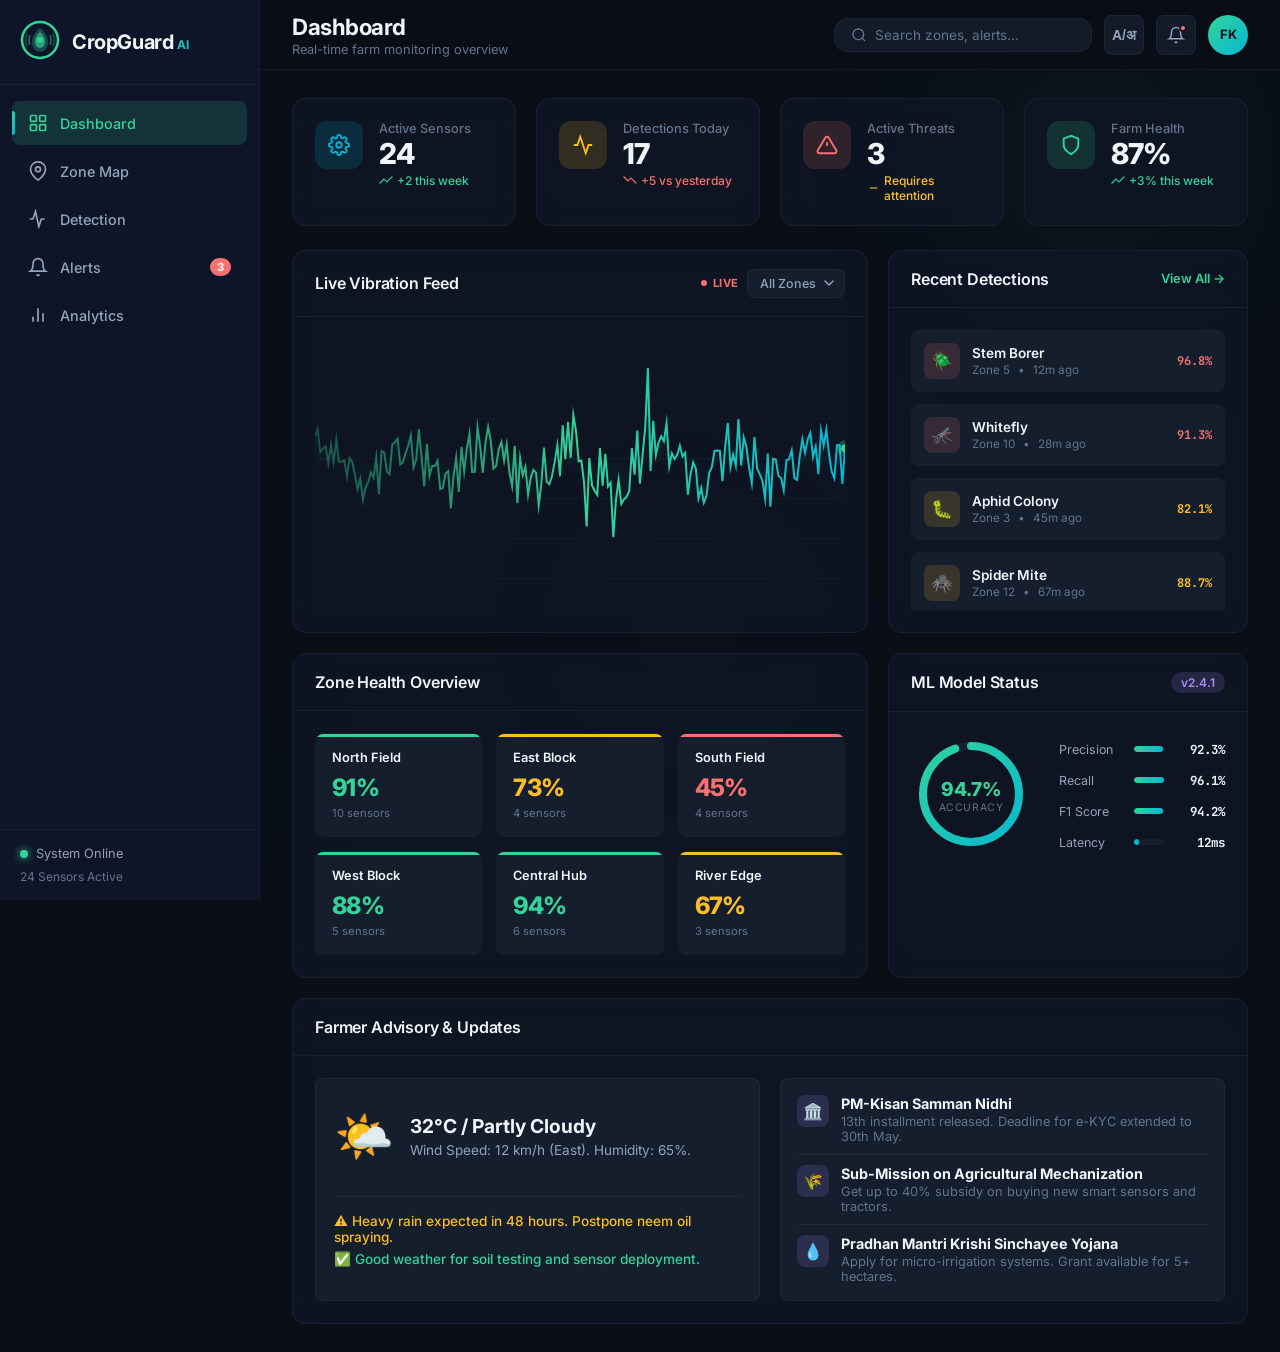
==== commit 121afeaa: "Add files via upload" ====
--- a/index.html
+++ b/index.html
@@ -1,15 +1,20 @@
 <!DOCTYPE html>
 <html lang="en">
+
 <head>
     <meta charset="UTF-8">
     <meta name="viewport" content="width=device-width, initial-scale=1.0">
     <title>CropGuard AI — Piezoelectric Insect Detection System</title>
-    <meta name="description" content="Smart agricultural monitoring system using piezoelectric sensors and ML-based insect detection to protect crops and notify farmers in real-time.">
+    <meta name="description"
+        content="Smart agricultural monitoring system using piezoelectric sensors and ML-based insect detection to protect crops and notify farmers in real-time.">
     <link rel="preconnect" href="https://fonts.googleapis.com">
     <link rel="preconnect" href="https://fonts.gstatic.com" crossorigin>
-    <link href="https://fonts.googleapis.com/css2?family=Inter:wght@300;400;500;600;700;800;900&family=JetBrains+Mono:wght@400;500;600&display=swap" rel="stylesheet">
+    <link
+        href="https://fonts.googleapis.com/css2?family=Inter:wght@300;400;500;600;700;800;900&family=JetBrains+Mono:wght@400;500;600&display=swap"
+        rel="stylesheet">
     <link rel="stylesheet" href="index.css">
 </head>
+
 <body>
     <!-- Ambient Background -->
     <div class="ambient-bg">
@@ -24,19 +29,27 @@
             <div class="logo">
                 <div class="logo-icon">
                     <svg viewBox="0 0 40 40" fill="none">
-                        <circle cx="20" cy="20" r="18" stroke="url(#logoGrad)" stroke-width="2.5"/>
-                        <path d="M20 8 C20 8, 28 14, 28 22 C28 28, 24 32, 20 32 C16 32, 12 28, 12 22 C12 14, 20 8, 20 8Z" fill="url(#logoGrad)" opacity="0.3"/>
-                        <path d="M20 12 C20 12, 25 16, 25 21 C25 25, 23 28, 20 28 C17 28, 15 25, 15 21 C15 16, 20 12, 20 12Z" fill="url(#logoGrad)" opacity="0.6"/>
-                        <circle cx="20" cy="20" r="3" fill="url(#logoGrad)"/>
+                        <circle cx="20" cy="20" r="18" stroke="url(#logoGrad)" stroke-width="2.5" />
+                        <path
+                            d="M20 8 C20 8, 28 14, 28 22 C28 28, 24 32, 20 32 C16 32, 12 28, 12 22 C12 14, 20 8, 20 8Z"
+                            fill="url(#logoGrad)" opacity="0.3" />
+                        <path
+                            d="M20 12 C20 12, 25 16, 25 21 C25 25, 23 28, 20 28 C17 28, 15 25, 15 21 C15 16, 20 12, 20 12Z"
+                            fill="url(#logoGrad)" opacity="0.6" />
+                        <circle cx="20" cy="20" r="3" fill="url(#logoGrad)" />
                         <!-- Vibration waves -->
-                        <path d="M10 15 Q8 20 10 25" stroke="url(#logoGrad)" stroke-width="1.5" fill="none" opacity="0.5"/>
-                        <path d="M7 13 Q4 20 7 27" stroke="url(#logoGrad)" stroke-width="1.5" fill="none" opacity="0.3"/>
-                        <path d="M30 15 Q32 20 30 25" stroke="url(#logoGrad)" stroke-width="1.5" fill="none" opacity="0.5"/>
-                        <path d="M33 13 Q36 20 33 27" stroke="url(#logoGrad)" stroke-width="1.5" fill="none" opacity="0.3"/>
+                        <path d="M10 15 Q8 20 10 25" stroke="url(#logoGrad)" stroke-width="1.5" fill="none"
+                            opacity="0.5" />
+                        <path d="M7 13 Q4 20 7 27" stroke="url(#logoGrad)" stroke-width="1.5" fill="none"
+                            opacity="0.3" />
+                        <path d="M30 15 Q32 20 30 25" stroke="url(#logoGrad)" stroke-width="1.5" fill="none"
+                            opacity="0.5" />
+                        <path d="M33 13 Q36 20 33 27" stroke="url(#logoGrad)" stroke-width="1.5" fill="none"
+                            opacity="0.3" />
                         <defs>
                             <linearGradient id="logoGrad" x1="0" y1="0" x2="40" y2="40">
-                                <stop offset="0%" stop-color="#34d399"/>
-                                <stop offset="100%" stop-color="#06b6d4"/>
+                                <stop offset="0%" stop-color="#34d399" />
+                                <stop offset="100%" stop-color="#06b6d4" />
                             </linearGradient>
                         </defs>
                     </svg>
@@ -51,37 +64,37 @@
         <ul class="nav-links">
             <li class="nav-item active" data-page="dashboard" id="nav-dashboard">
                 <svg viewBox="0 0 24 24" fill="none" stroke="currentColor" stroke-width="2">
-                    <rect x="3" y="3" width="7" height="7" rx="1"/>
-                    <rect x="14" y="3" width="7" height="7" rx="1"/>
-                    <rect x="3" y="14" width="7" height="7" rx="1"/>
-                    <rect x="14" y="14" width="7" height="7" rx="1"/>
+                    <rect x="3" y="3" width="7" height="7" rx="1" />
+                    <rect x="14" y="3" width="7" height="7" rx="1" />
+                    <rect x="3" y="14" width="7" height="7" rx="1" />
+                    <rect x="14" y="14" width="7" height="7" rx="1" />
                 </svg>
                 <span>Dashboard</span>
             </li>
             <li class="nav-item" data-page="zones" id="nav-zones">
                 <svg viewBox="0 0 24 24" fill="none" stroke="currentColor" stroke-width="2">
-                    <path d="M21 10c0 7-9 13-9 13s-9-6-9-13a9 9 0 0118 0z"/>
-                    <circle cx="12" cy="10" r="3"/>
+                    <path d="M21 10c0 7-9 13-9 13s-9-6-9-13a9 9 0 0118 0z" />
+                    <circle cx="12" cy="10" r="3" />
                 </svg>
                 <span>Zone Map</span>
             </li>
             <li class="nav-item" data-page="detection" id="nav-detection">
                 <svg viewBox="0 0 24 24" fill="none" stroke="currentColor" stroke-width="2">
-                    <path d="M2 12h4l3-9 4 18 3-9h4"/>
+                    <path d="M2 12h4l3-9 4 18 3-9h4" />
                 </svg>
                 <span>Detection</span>
             </li>
             <li class="nav-item" data-page="alerts" id="nav-alerts">
                 <svg viewBox="0 0 24 24" fill="none" stroke="currentColor" stroke-width="2">
-                    <path d="M18 8A6 6 0 006 8c0 7-3 9-3 9h18s-3-2-3-9"/>
-                    <path d="M13.73 21a2 2 0 01-3.46 0"/>
+                    <path d="M18 8A6 6 0 006 8c0 7-3 9-3 9h18s-3-2-3-9" />
+                    <path d="M13.73 21a2 2 0 01-3.46 0" />
                 </svg>
                 <span>Alerts</span>
                 <span class="badge" id="alert-badge">3</span>
             </li>
             <li class="nav-item" data-page="analytics" id="nav-analytics">
                 <svg viewBox="0 0 24 24" fill="none" stroke="currentColor" stroke-width="2">
-                    <path d="M18 20V10M12 20V4M6 20v-6"/>
+                    <path d="M18 20V10M12 20V4M6 20v-6" />
                 </svg>
                 <span>Analytics</span>
             </li>
@@ -106,9 +119,9 @@
             <div class="top-bar-left">
                 <button class="menu-toggle" id="menu-toggle">
                     <svg viewBox="0 0 24 24" fill="none" stroke="currentColor" stroke-width="2">
-                        <line x1="3" y1="6" x2="21" y2="6"/>
-                        <line x1="3" y1="12" x2="21" y2="12"/>
-                        <line x1="3" y1="18" x2="21" y2="18"/>
+                        <line x1="3" y1="6" x2="21" y2="6" />
+                        <line x1="3" y1="12" x2="21" y2="12" />
+                        <line x1="3" y1="18" x2="21" y2="18" />
                     </svg>
                 </button>
                 <div class="page-title">
@@ -119,18 +132,19 @@
             <div class="top-bar-right">
                 <div class="search-bar" id="search-bar">
                     <svg viewBox="0 0 24 24" fill="none" stroke="currentColor" stroke-width="2">
-                        <circle cx="11" cy="11" r="8"/>
-                        <line x1="21" y1="21" x2="16.65" y2="16.65"/>
+                        <circle cx="11" cy="11" r="8" />
+                        <line x1="21" y1="21" x2="16.65" y2="16.65" />
                     </svg>
                     <input type="text" placeholder="Search zones, alerts..." id="search-input">
                 </div>
-                <button class="icon-btn language-btn" id="language-btn" title="Translate to Hindi / हिंदी में अनुवाद करें">
+                <button class="icon-btn language-btn" id="language-btn"
+                    title="Translate to Hindi / हिंदी में अनुवाद करें">
                     <span style="font-weight:bold; font-size:14px; display:block; line-height:1;">A/अ</span>
                 </button>
                 <button class="icon-btn notification-btn" id="notification-btn">
                     <svg viewBox="0 0 24 24" fill="none" stroke="currentColor" stroke-width="2">
-                        <path d="M18 8A6 6 0 006 8c0 7-3 9-3 9h18s-3-2-3-9"/>
-                        <path d="M13.73 21a2 2 0 01-3.46 0"/>
+                        <path d="M18 8A6 6 0 006 8c0 7-3 9-3 9h18s-3-2-3-9" />
+                        <path d="M13.73 21a2 2 0 01-3.46 0" />
                     </svg>
                     <span class="notification-dot"></span>
                 </button>
@@ -147,15 +161,18 @@
                 <div class="stat-card" id="stat-sensors">
                     <div class="stat-icon sensors">
                         <svg viewBox="0 0 24 24" fill="none" stroke="currentColor" stroke-width="2">
-                            <circle cx="12" cy="12" r="3"/>
-                            <path d="M19.4 15a1.65 1.65 0 00.33 1.82l.06.06a2 2 0 010 2.83 2 2 0 01-2.83 0l-.06-.06a1.65 1.65 0 00-1.82-.33 1.65 1.65 0 00-1 1.51V21a2 2 0 01-4 0v-.09A1.65 1.65 0 009 19.4a1.65 1.65 0 00-1.82.33l-.06.06a2 2 0 01-2.83-2.83l.06-.06A1.65 1.65 0 004.68 15a1.65 1.65 0 00-1.51-1H3a2 2 0 010-4h.09A1.65 1.65 0 004.6 9a1.65 1.65 0 00-.33-1.82l-.06-.06a2 2 0 012.83-2.83l.06.06A1.65 1.65 0 009 4.68a1.65 1.65 0 001-1.51V3a2 2 0 014 0v.09a1.65 1.65 0 001 1.51 1.65 1.65 0 001.82-.33l.06-.06a2 2 0 012.83 2.83l-.06.06A1.65 1.65 0 0019.4 9a1.65 1.65 0 001.51 1H21a2 2 0 010 4h-.09a1.65 1.65 0 00-1.51 1z"/>
+                            <circle cx="12" cy="12" r="3" />
+                            <path
+                                d="M19.4 15a1.65 1.65 0 00.33 1.82l.06.06a2 2 0 010 2.83 2 2 0 01-2.83 0l-.06-.06a1.65 1.65 0 00-1.82-.33 1.65 1.65 0 00-1 1.51V21a2 2 0 01-4 0v-.09A1.65 1.65 0 009 19.4a1.65 1.65 0 00-1.82.33l-.06.06a2 2 0 01-2.83-2.83l.06-.06A1.65 1.65 0 004.68 15a1.65 1.65 0 00-1.51-1H3a2 2 0 010-4h.09A1.65 1.65 0 004.6 9a1.65 1.65 0 00-.33-1.82l-.06-.06a2 2 0 012.83-2.83l.06.06A1.65 1.65 0 009 4.68a1.65 1.65 0 001-1.51V3a2 2 0 014 0v.09a1.65 1.65 0 001 1.51 1.65 1.65 0 001.82-.33l.06-.06a2 2 0 012.83 2.83l-.06.06A1.65 1.65 0 0019.4 9a1.65 1.65 0 001.51 1H21a2 2 0 010 4h-.09a1.65 1.65 0 00-1.51 1z" />
                         </svg>
                     </div>
                     <div class="stat-info">
                         <span class="stat-label">Active Sensors</span>
                         <span class="stat-value" id="active-sensors">24</span>
                         <span class="stat-change positive">
-                            <svg viewBox="0 0 24 24" fill="none" stroke="currentColor" stroke-width="2"><polyline points="23 6 13.5 15.5 8.5 10.5 1 18"/></svg>
+                            <svg viewBox="0 0 24 24" fill="none" stroke="currentColor" stroke-width="2">
+                                <polyline points="23 6 13.5 15.5 8.5 10.5 1 18" />
+                            </svg>
                             +2 this week
                         </span>
                     </div>
@@ -164,14 +181,16 @@
                 <div class="stat-card" id="stat-detections">
                     <div class="stat-icon detections">
                         <svg viewBox="0 0 24 24" fill="none" stroke="currentColor" stroke-width="2">
-                            <path d="M22 12h-4l-3 9L9 3l-3 9H2"/>
+                            <path d="M22 12h-4l-3 9L9 3l-3 9H2" />
                         </svg>
                     </div>
                     <div class="stat-info">
                         <span class="stat-label">Detections Today</span>
                         <span class="stat-value" id="detections-today">17</span>
                         <span class="stat-change negative">
-                            <svg viewBox="0 0 24 24" fill="none" stroke="currentColor" stroke-width="2"><polyline points="23 18 13.5 8.5 8.5 13.5 1 6"/></svg>
+                            <svg viewBox="0 0 24 24" fill="none" stroke="currentColor" stroke-width="2">
+                                <polyline points="23 18 13.5 8.5 8.5 13.5 1 6" />
+                            </svg>
                             +5 vs yesterday
                         </span>
                     </div>
@@ -180,16 +199,19 @@
                 <div class="stat-card" id="stat-threats">
                     <div class="stat-icon threats">
                         <svg viewBox="0 0 24 24" fill="none" stroke="currentColor" stroke-width="2">
-                            <path d="M10.29 3.86L1.82 18a2 2 0 001.71 3h16.94a2 2 0 001.71-3L13.71 3.86a2 2 0 00-3.42 0z"/>
-                            <line x1="12" y1="9" x2="12" y2="13"/>
-                            <line x1="12" y1="17" x2="12.01" y2="17"/>
+                            <path
+                                d="M10.29 3.86L1.82 18a2 2 0 001.71 3h16.94a2 2 0 001.71-3L13.71 3.86a2 2 0 00-3.42 0z" />
+                            <line x1="12" y1="9" x2="12" y2="13" />
+                            <line x1="12" y1="17" x2="12.01" y2="17" />
                         </svg>
                     </div>
                     <div class="stat-info">
                         <span class="stat-label">Active Threats</span>
                         <span class="stat-value" id="active-threats">3</span>
                         <span class="stat-change warning">
-                            <svg viewBox="0 0 24 24" fill="none" stroke="currentColor" stroke-width="2"><line x1="5" y1="12" x2="19" y2="12"/></svg>
+                            <svg viewBox="0 0 24 24" fill="none" stroke="currentColor" stroke-width="2">
+                                <line x1="5" y1="12" x2="19" y2="12" />
+                            </svg>
                             Requires attention
                         </span>
                     </div>
@@ -198,14 +220,16 @@
                 <div class="stat-card" id="stat-health">
                     <div class="stat-icon health">
                         <svg viewBox="0 0 24 24" fill="none" stroke="currentColor" stroke-width="2">
-                            <path d="M12 22s8-4 8-10V5l-8-3-8 3v7c0 6 8 10 8 10z"/>
+                            <path d="M12 22s8-4 8-10V5l-8-3-8 3v7c0 6 8 10 8 10z" />
                         </svg>
                     </div>
                     <div class="stat-info">
                         <span class="stat-label">Farm Health</span>
                         <span class="stat-value" id="farm-health">87%</span>
                         <span class="stat-change positive">
-                            <svg viewBox="0 0 24 24" fill="none" stroke="currentColor" stroke-width="2"><polyline points="23 6 13.5 15.5 8.5 10.5 1 18"/></svg>
+                            <svg viewBox="0 0 24 24" fill="none" stroke="currentColor" stroke-width="2">
+                                <polyline points="23 6 13.5 15.5 8.5 10.5 1 18" />
+                            </svg>
                             +3% this week
                         </span>
                     </div>
@@ -318,7 +342,8 @@
                     <div class="card-body">
                         <div class="agri-updates-container">
                             <!-- Weather Widget -->
-                            <div class="weather-widget" style="display:flex; flex-direction:column; align-items:flex-start; justify-content:center;">
+                            <div class="weather-widget"
+                                style="display:flex; flex-direction:column; align-items:flex-start; justify-content:center;">
                                 <div style="display:flex; align-items:center; gap:16px;">
                                     <div class="weather-icon">🌤️</div>
                                     <div class="weather-info">
@@ -326,9 +351,13 @@
                                         <p>Wind Speed: 12 km/h (East). Humidity: 65%.</p>
                                     </div>
                                 </div>
-                                <div style="margin-top:16px; width:100%; padding-top:16px; border-top:1px solid var(--border-color);">
-                                    <p style="color:var(--accent-amber); font-weight:500; font-size:0.85rem; margin-bottom:6px;">⚠️ Heavy rain expected in 48 hours. Postpone neem oil spraying.</p>
-                                    <p style="color:var(--accent-green); font-weight:500; font-size:0.85rem;">✅ Good weather for soil testing and sensor deployment.</p>
+                                <div
+                                    style="margin-top:16px; width:100%; padding-top:16px; border-top:1px solid var(--border-color);">
+                                    <p
+                                        style="color:var(--accent-amber); font-weight:500; font-size:0.85rem; margin-bottom:6px;">
+                                        ⚠️ Heavy rain expected in 48 hours. Postpone neem oil spraying.</p>
+                                    <p style="color:var(--accent-green); font-weight:500; font-size:0.85rem;">✅ Good
+                                        weather for soil testing and sensor deployment.</p>
                                 </div>
                             </div>
                             <!-- Schemes Widget -->
@@ -385,7 +414,8 @@
                             <h2 id="zone-detail-title">Select a Zone</h2>
                         </div>
                         <div class="card-body" id="zone-detail-content">
-                            <p class="placeholder-text">Click on a zone to see detailed sensor data, vibration patterns, and detection history.</p>
+                            <p class="placeholder-text">Click on a zone to see detailed sensor data, vibration patterns,
+                                and detection history.</p>
                         </div>
                     </div>
                 </div>
@@ -407,8 +437,9 @@
                             <div class="classifier-result" id="classifier-result">
                                 <div class="result-icon warning">
                                     <svg viewBox="0 0 24 24" fill="none" stroke="currentColor" stroke-width="2">
-                                        <path d="M12 22c5.523 0 10-4.477 10-10S17.523 2 12 2 2 6.477 2 12s4.477 10 10 10z"/>
-                                        <path d="M12 8v4M12 16h.01"/>
+                                        <path
+                                            d="M12 22c5.523 0 10-4.477 10-10S17.523 2 12 2 2 6.477 2 12s4.477 10 10 10z" />
+                                        <path d="M12 8v4M12 16h.01" />
                                     </svg>
                                 </div>
                                 <div class="result-info">
@@ -481,7 +512,9 @@
                         <button class="filter-btn" data-filter="info" id="filter-info">Info</button>
                     </div>
                     <button class="primary-btn" id="mark-all-read">
-                        <svg viewBox="0 0 24 24" fill="none" stroke="currentColor" stroke-width="2"><polyline points="20 6 9 17 4 12"/></svg>
+                        <svg viewBox="0 0 24 24" fill="none" stroke="currentColor" stroke-width="2">
+                            <polyline points="20 6 9 17 4 12" />
+                        </svg>
                         Mark All Read
                     </button>
                 </div>
@@ -564,14 +597,17 @@
         <div class="profile-panel-header">
             <h3>Farmer Profile</h3>
             <button class="icon-btn" id="close-profile">
-                <svg viewBox="0 0 24 24" fill="none" stroke="currentColor" stroke-width="2"><line x1="18" y1="6" x2="6" y2="18"></line><line x1="6" y1="6" x2="18" y2="18"></line></svg>
+                <svg viewBox="0 0 24 24" fill="none" stroke="currentColor" stroke-width="2">
+                    <line x1="18" y1="6" x2="6" y2="18"></line>
+                    <line x1="6" y1="6" x2="18" y2="18"></line>
+                </svg>
             </button>
         </div>
         <div class="profile-content">
             <div class="profile-avatar-large">LS</div>
             <h2 class="profile-name">Lalan Singh</h2>
             <p class="profile-contact">+91 98765 43210</p>
-            
+
             <div class="profile-section">
                 <h4>Farm Details</h4>
                 <div class="profile-row"><span>Total Area:</span> 12 Hectares</div>
@@ -591,11 +627,14 @@
                 <div class="profile-row"><span>Local KVK Agent:</span> Ramesh Singh</div>
                 <div class="profile-row"><span>KVK Contact:</span> 1800-180-1551 (Toll Free)</div>
             </div>
-            
-            <button class="pill-btn logout-btn" style="margin-top:20px; width:100%; justify-content:center; background:var(--accent-red-dim); color:var(--accent-red);">Sign Out</button>
+
+            <button class="pill-btn logout-btn"
+                style="margin-top:20px; width:100%; justify-content:center; background:var(--accent-red-dim); color:var(--accent-red);">Sign
+                Out</button>
         </div>
     </div>
 
     <script src="app.js?v=2"></script>
 </body>
+
 </html>
--- a/index.css
+++ b/index.css
@@ -51,7 +51,9 @@
 }
 
 /* ===== RESET & BASE ===== */
-*, *::before, *::after {
+*,
+*::before,
+*::after {
     margin: 0;
     padding: 0;
     box-sizing: border-box;
@@ -115,10 +117,23 @@
 }
 
 @keyframes floatOrb {
-    0%, 100% { transform: translate(0, 0) scale(1); }
-    25% { transform: translate(30px, -40px) scale(1.05); }
-    50% { transform: translate(-20px, 20px) scale(0.95); }
-    75% { transform: translate(40px, 30px) scale(1.02); }
+
+    0%,
+    100% {
+        transform: translate(0, 0) scale(1);
+    }
+
+    25% {
+        transform: translate(30px, -40px) scale(1.05);
+    }
+
+    50% {
+        transform: translate(-20px, 20px) scale(0.95);
+    }
+
+    75% {
+        transform: translate(40px, 30px) scale(1.02);
+    }
 }
 
 /* ===== SCROLLBAR ===== */
@@ -283,8 +298,15 @@
 }
 
 @keyframes pulse {
-    0%, 100% { opacity: 1; }
-    50% { opacity: 0.5; }
+
+    0%,
+    100% {
+        opacity: 1;
+    }
+
+    50% {
+        opacity: 0.5;
+    }
 }
 
 .sensor-count {
@@ -466,8 +488,15 @@
 }
 
 @keyframes fadeIn {
-    from { opacity: 0; transform: translateY(8px); }
-    to { opacity: 1; transform: translateY(0); }
+    from {
+        opacity: 0;
+        transform: translateY(8px);
+    }
+
+    to {
+        opacity: 1;
+        transform: translateY(0);
+    }
 }
 
 /* ===== STATS GRID ===== */
@@ -874,6 +903,7 @@
     font-size: 0.9rem;
     margin-bottom: 2px;
 }
+
 .scheme-details p {
     font-size: 0.8rem;
     color: var(--text-muted);
@@ -1272,8 +1302,15 @@
 }
 
 @keyframes vibrateBar {
-    0%, 100% { height: 4px; }
-    50% { height: 18px; }
+
+    0%,
+    100% {
+        height: 4px;
+    }
+
+    50% {
+        height: 18px;
+    }
 }
 
 .placeholder-text {
@@ -2107,18 +2144,37 @@
 }
 
 @keyframes toastIn {
-    from { transform: translateX(100px); opacity: 0; }
-    to { transform: translateX(0); opacity: 1; }
+    from {
+        transform: translateX(100px);
+        opacity: 0;
+    }
+
+    to {
+        transform: translateX(0);
+        opacity: 1;
+    }
 }
 
 @keyframes toastOut {
-    from { transform: translateX(0); opacity: 1; }
-    to { transform: translateX(100px); opacity: 0; }
+    from {
+        transform: translateX(0);
+        opacity: 1;
+    }
+
+    to {
+        transform: translateX(100px);
+        opacity: 0;
+    }
 }
 
 @keyframes toastProgress {
-    from { width: 100%; }
-    to { width: 0%; }
+    from {
+        width: 100%;
+    }
+
+    to {
+        width: 0%;
+    }
 }
 
 /* ===== RESPONSIVE ===== */
@@ -2207,4 +2263,4 @@
     .zone-health-grid {
         grid-template-columns: 1fr;
     }
-}
+}
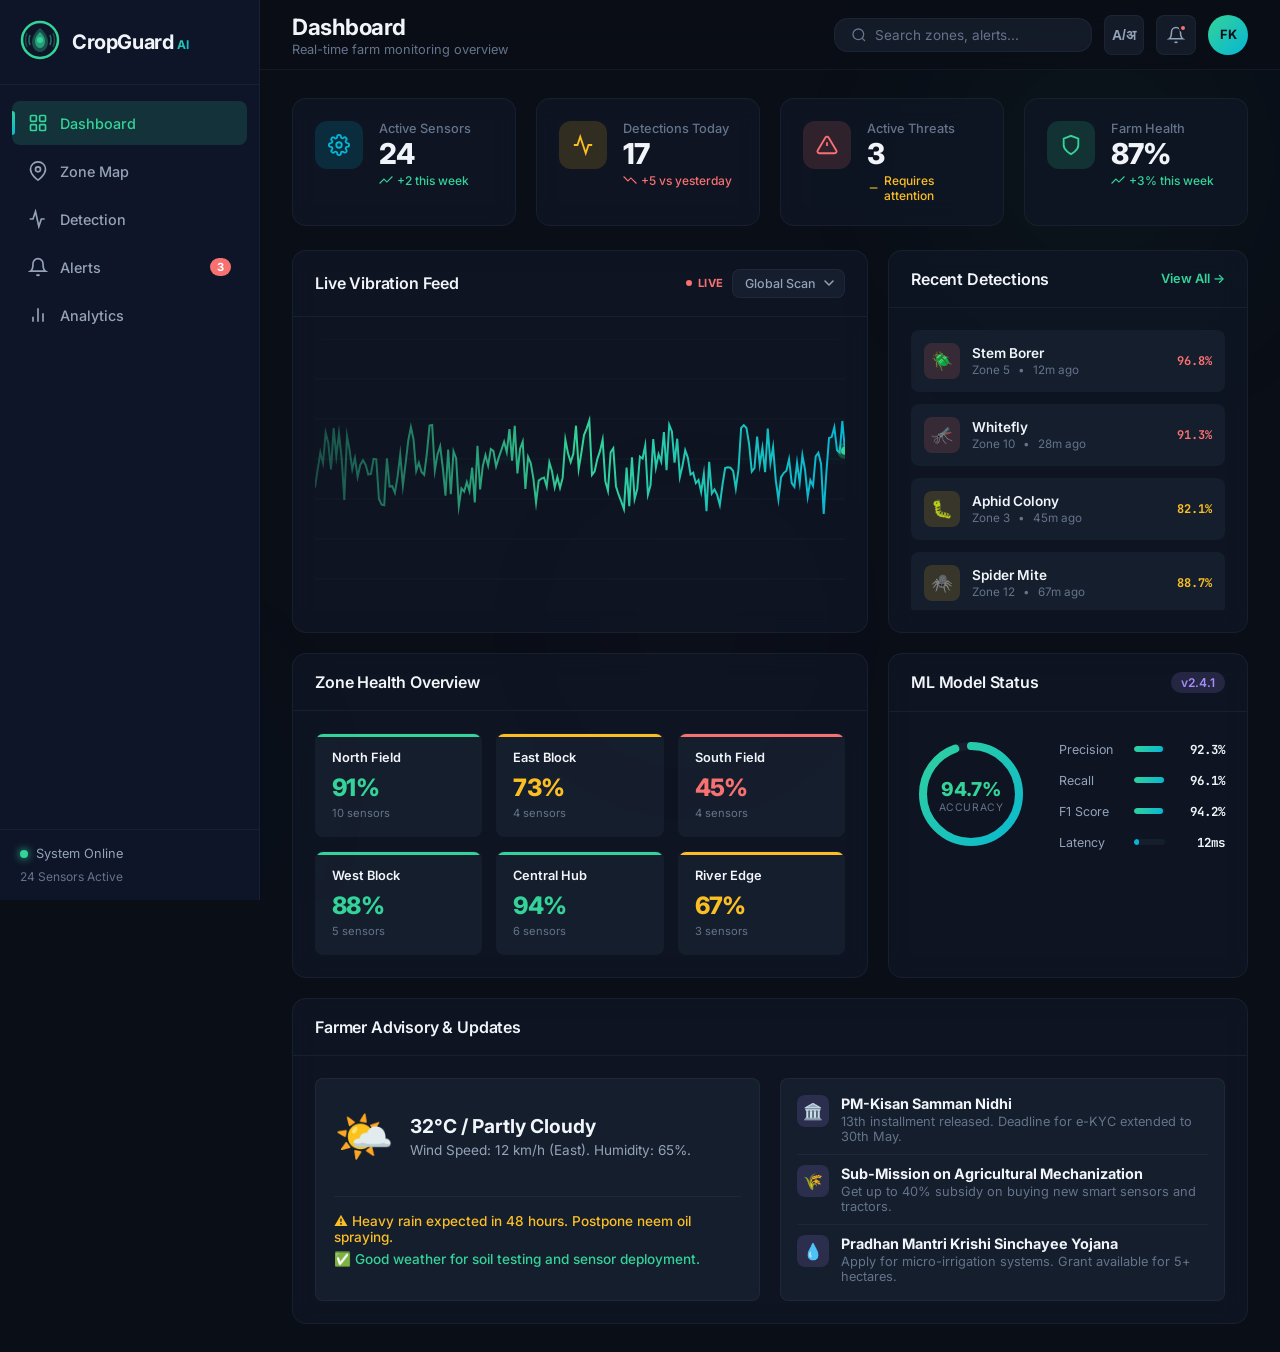
==== commit 1b0c6359: "Add files via upload" ====
--- a/index.html
+++ b/index.html
@@ -496,6 +496,14 @@
                         <div class="species-chart" id="species-chart">
                             <canvas id="species-canvas" width="400" height="300"></canvas>
                         </div>
+                        <div id="species-details-panel" style="display:none; align-items:center; gap: 16px; margin-top: 20px; padding: 16px; background: rgba(0, 246, 255, 0.05); border-radius: 12px; border: 1px solid rgba(0, 246, 255, 0.2); box-shadow: 0 0 15px rgba(0, 246, 255, 0.1);">
+                            <div id="species-details-icon" style="font-size: 3rem; text-shadow: 0 0 10px rgba(255,255,255,0.5);"></div>
+                            <div>
+                                <h3 id="species-details-name" style="margin: 0 0 6px 0; color: #fff; font-size: 1.2rem; letter-spacing: 0.5px;"></h3>
+                                <p id="species-details-disease" style="margin: 0 0 8px 0; font-size: 0.85rem; color: #94a3b8;"></p>
+                                <span id="species-details-severity" class="severity-badge" style="font-size: 0.75rem;"></span>
+                            </div>
+                        </div>
                     </div>
                 </div>
             </div>
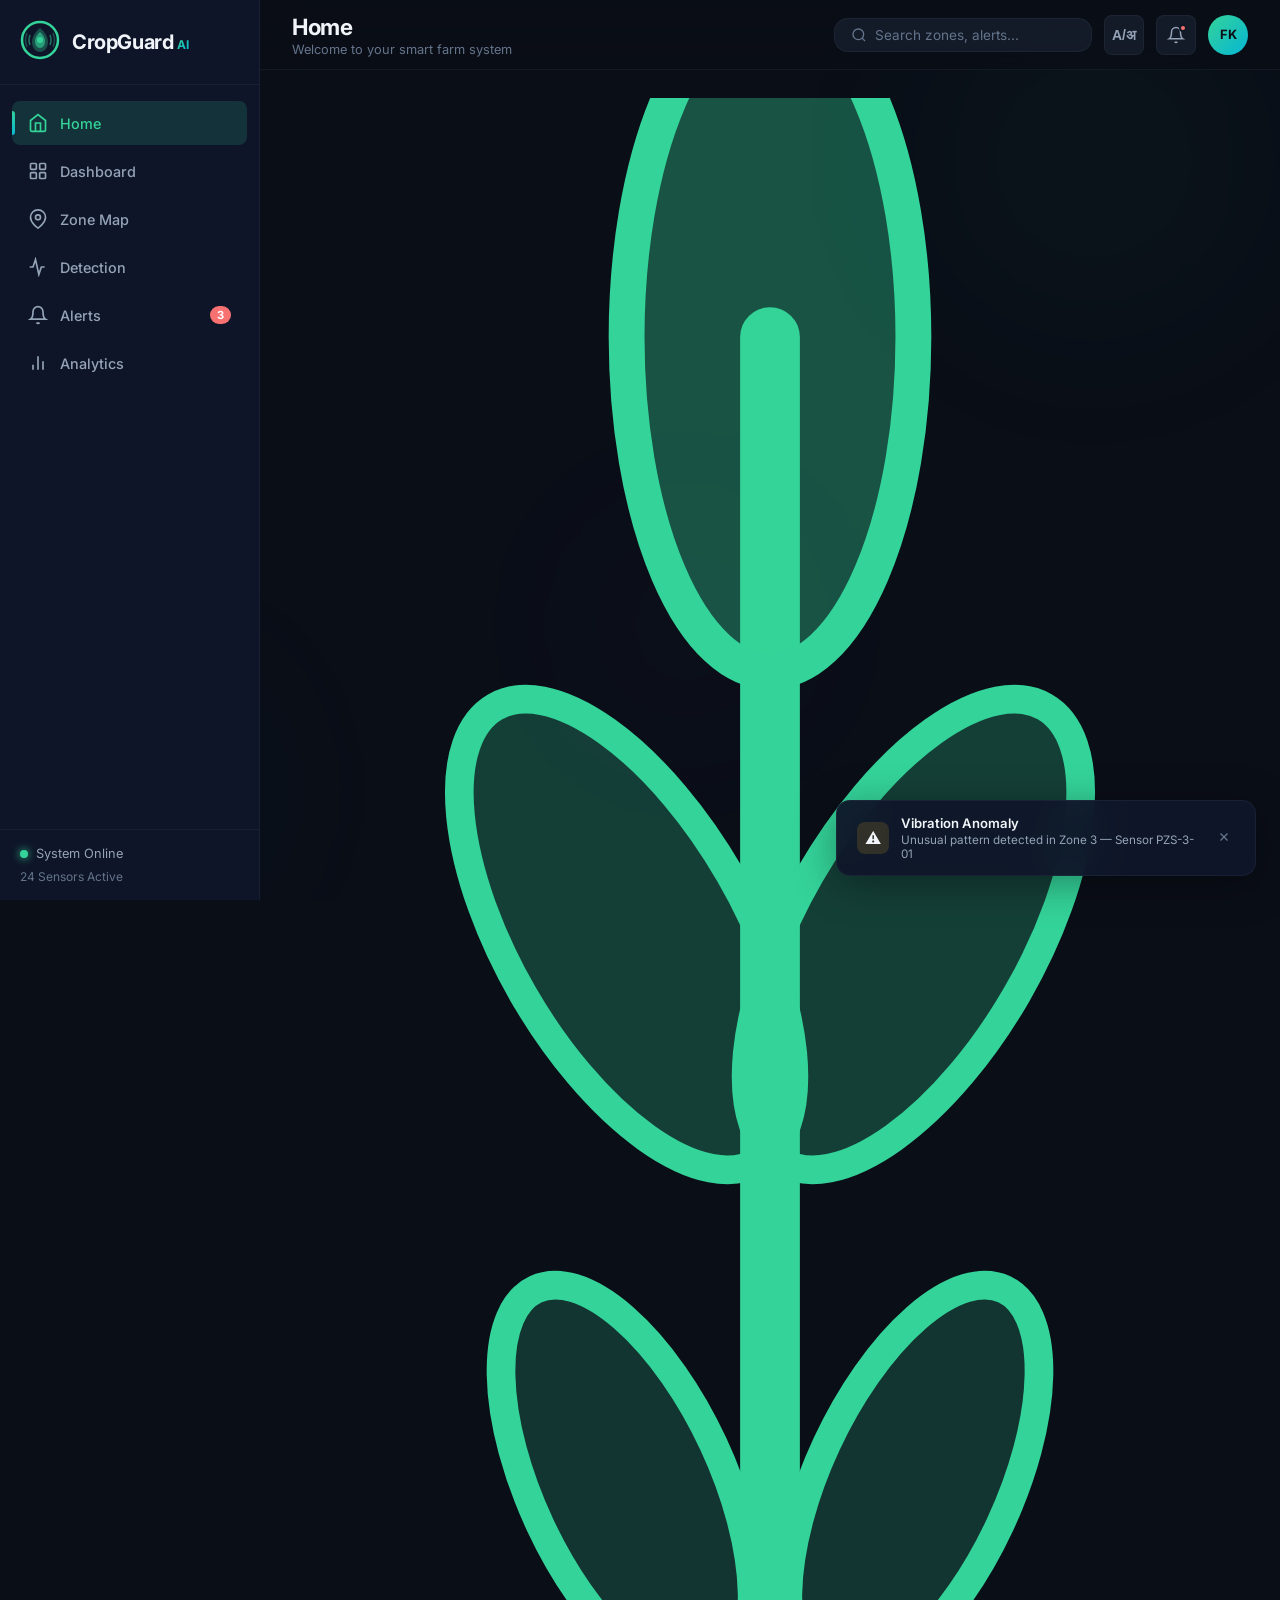
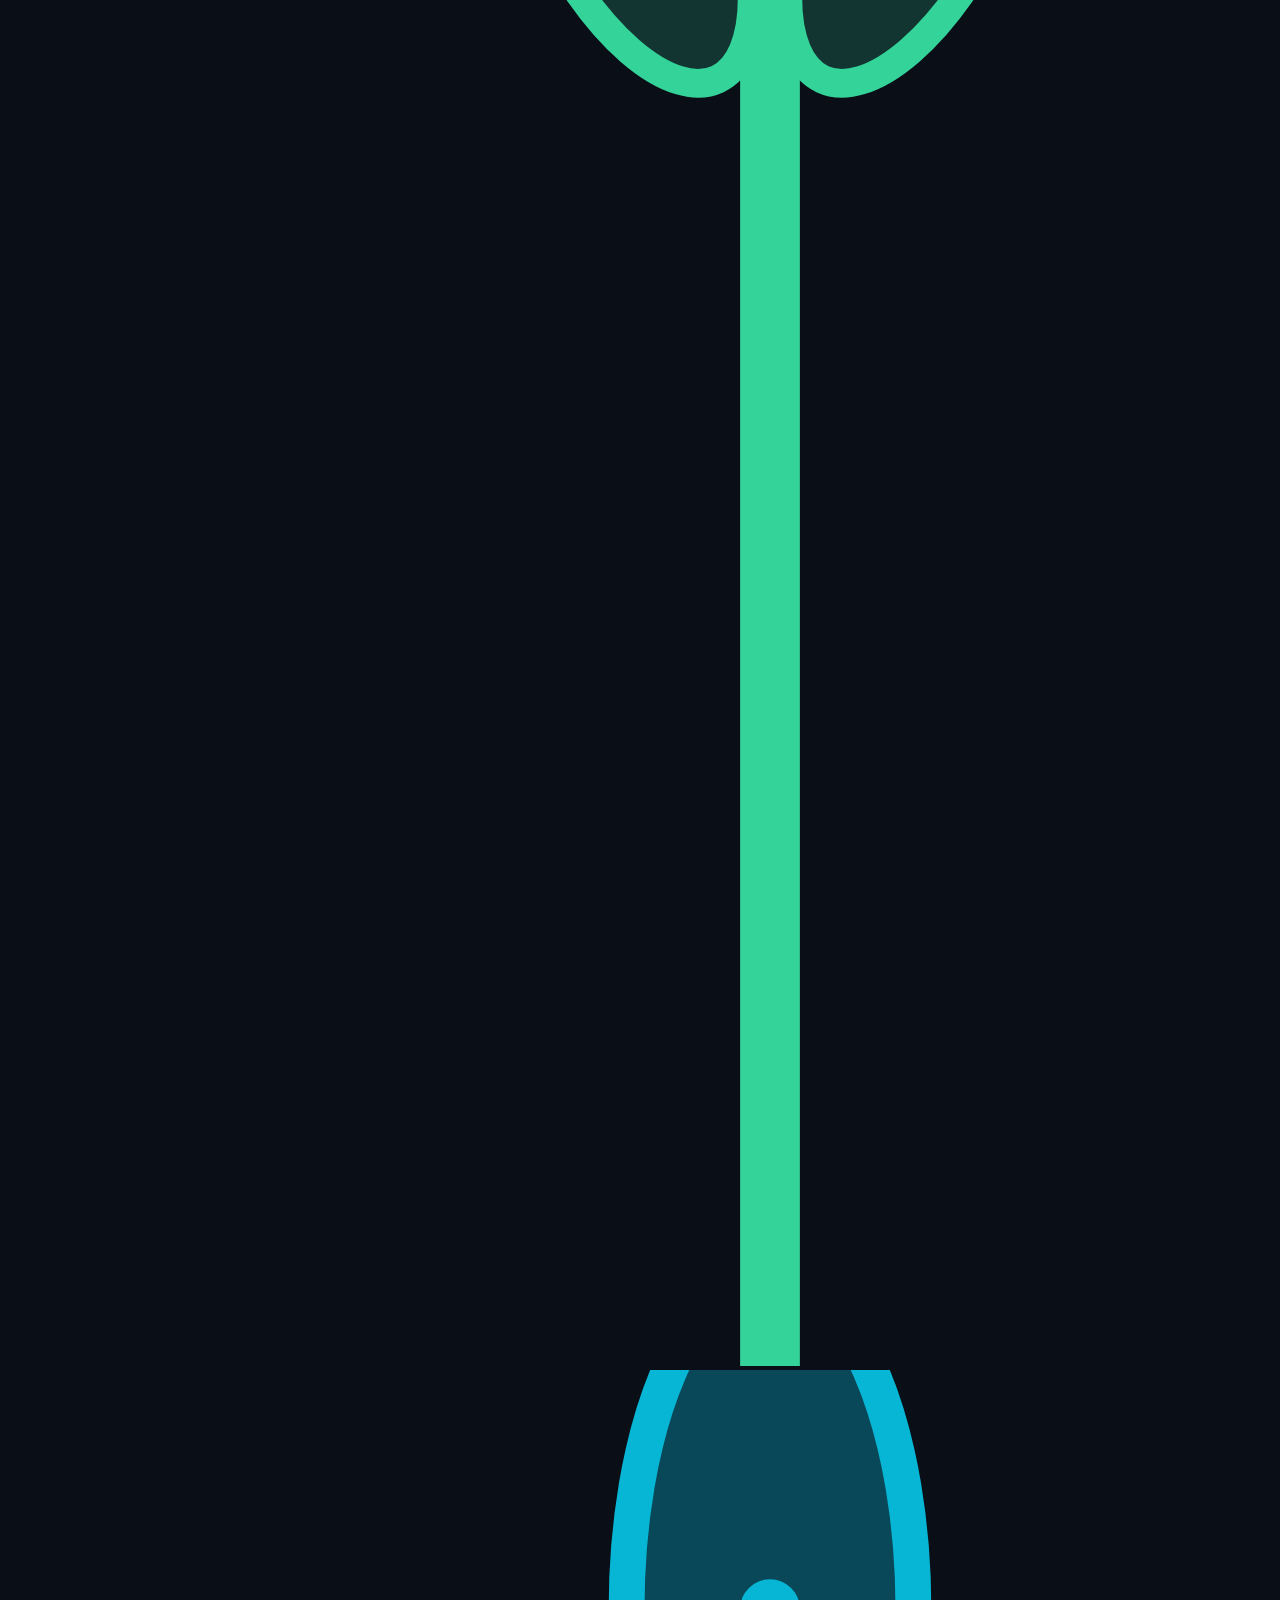
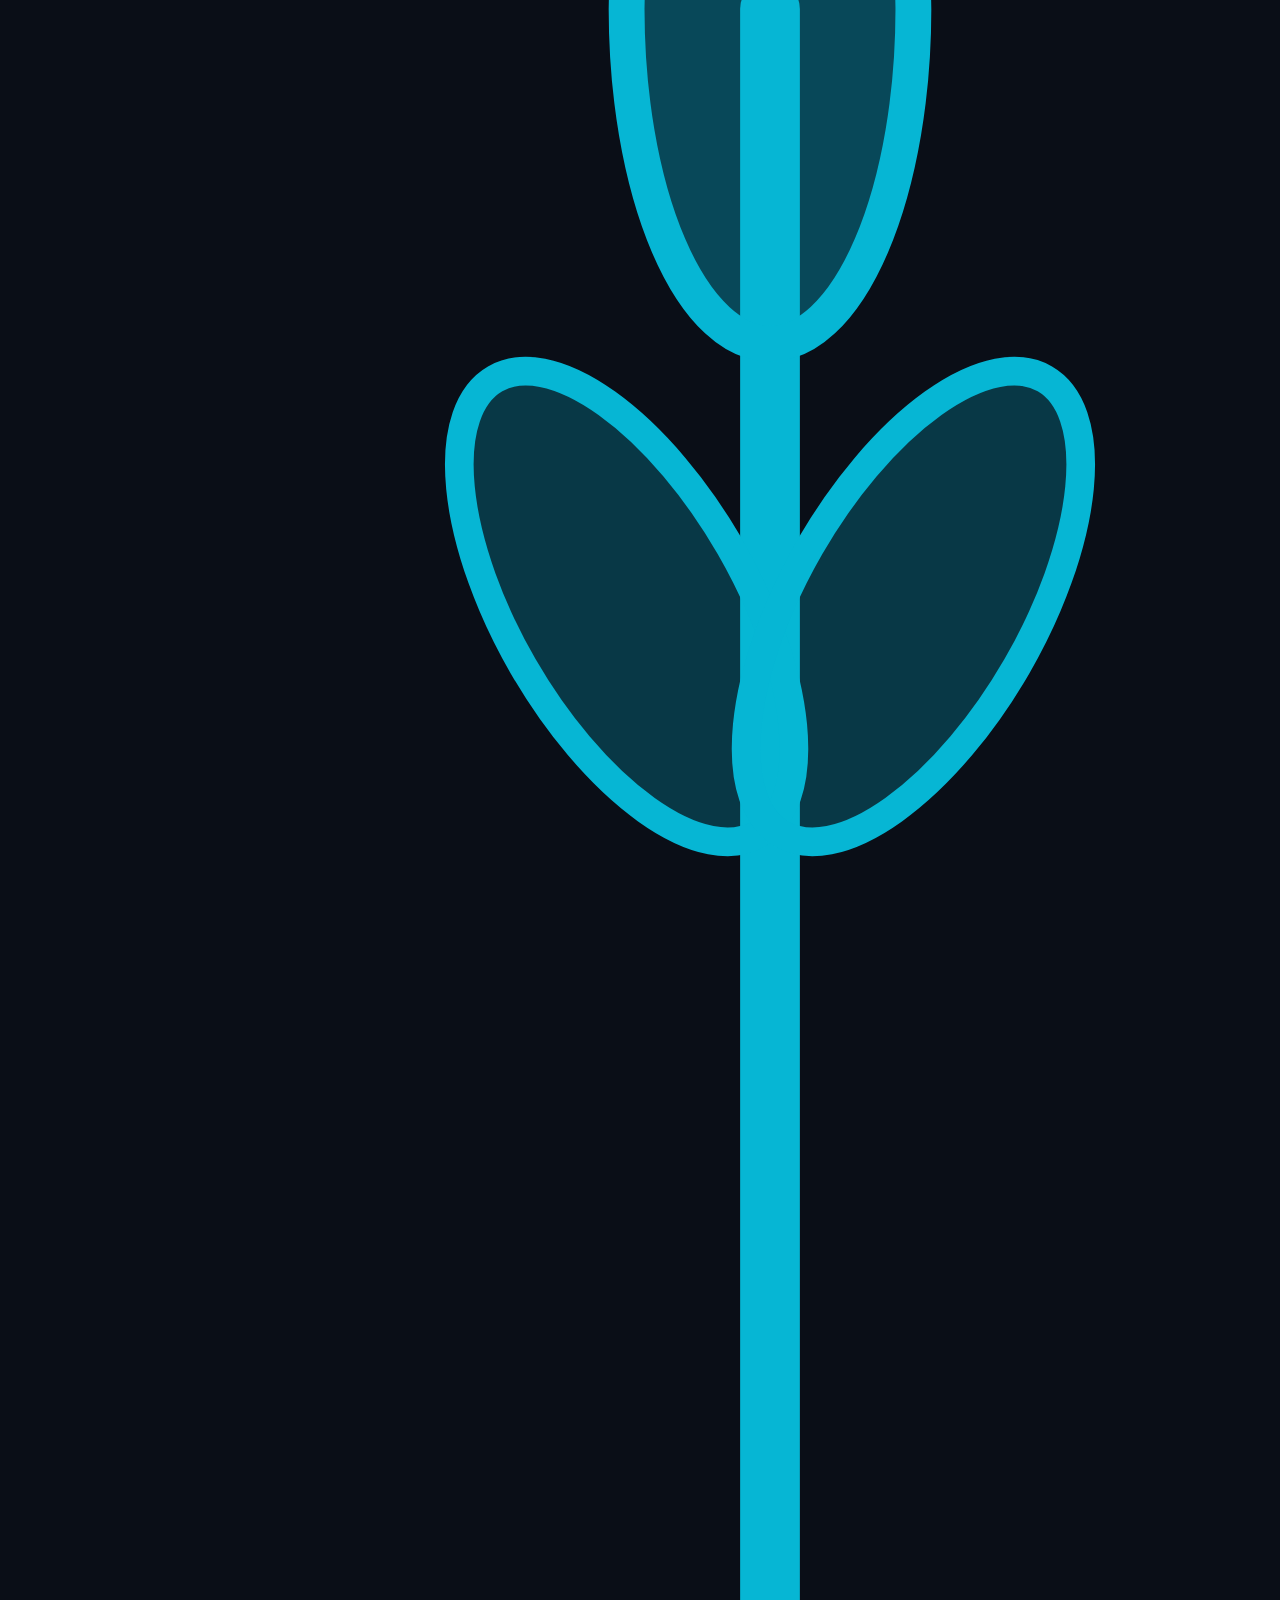
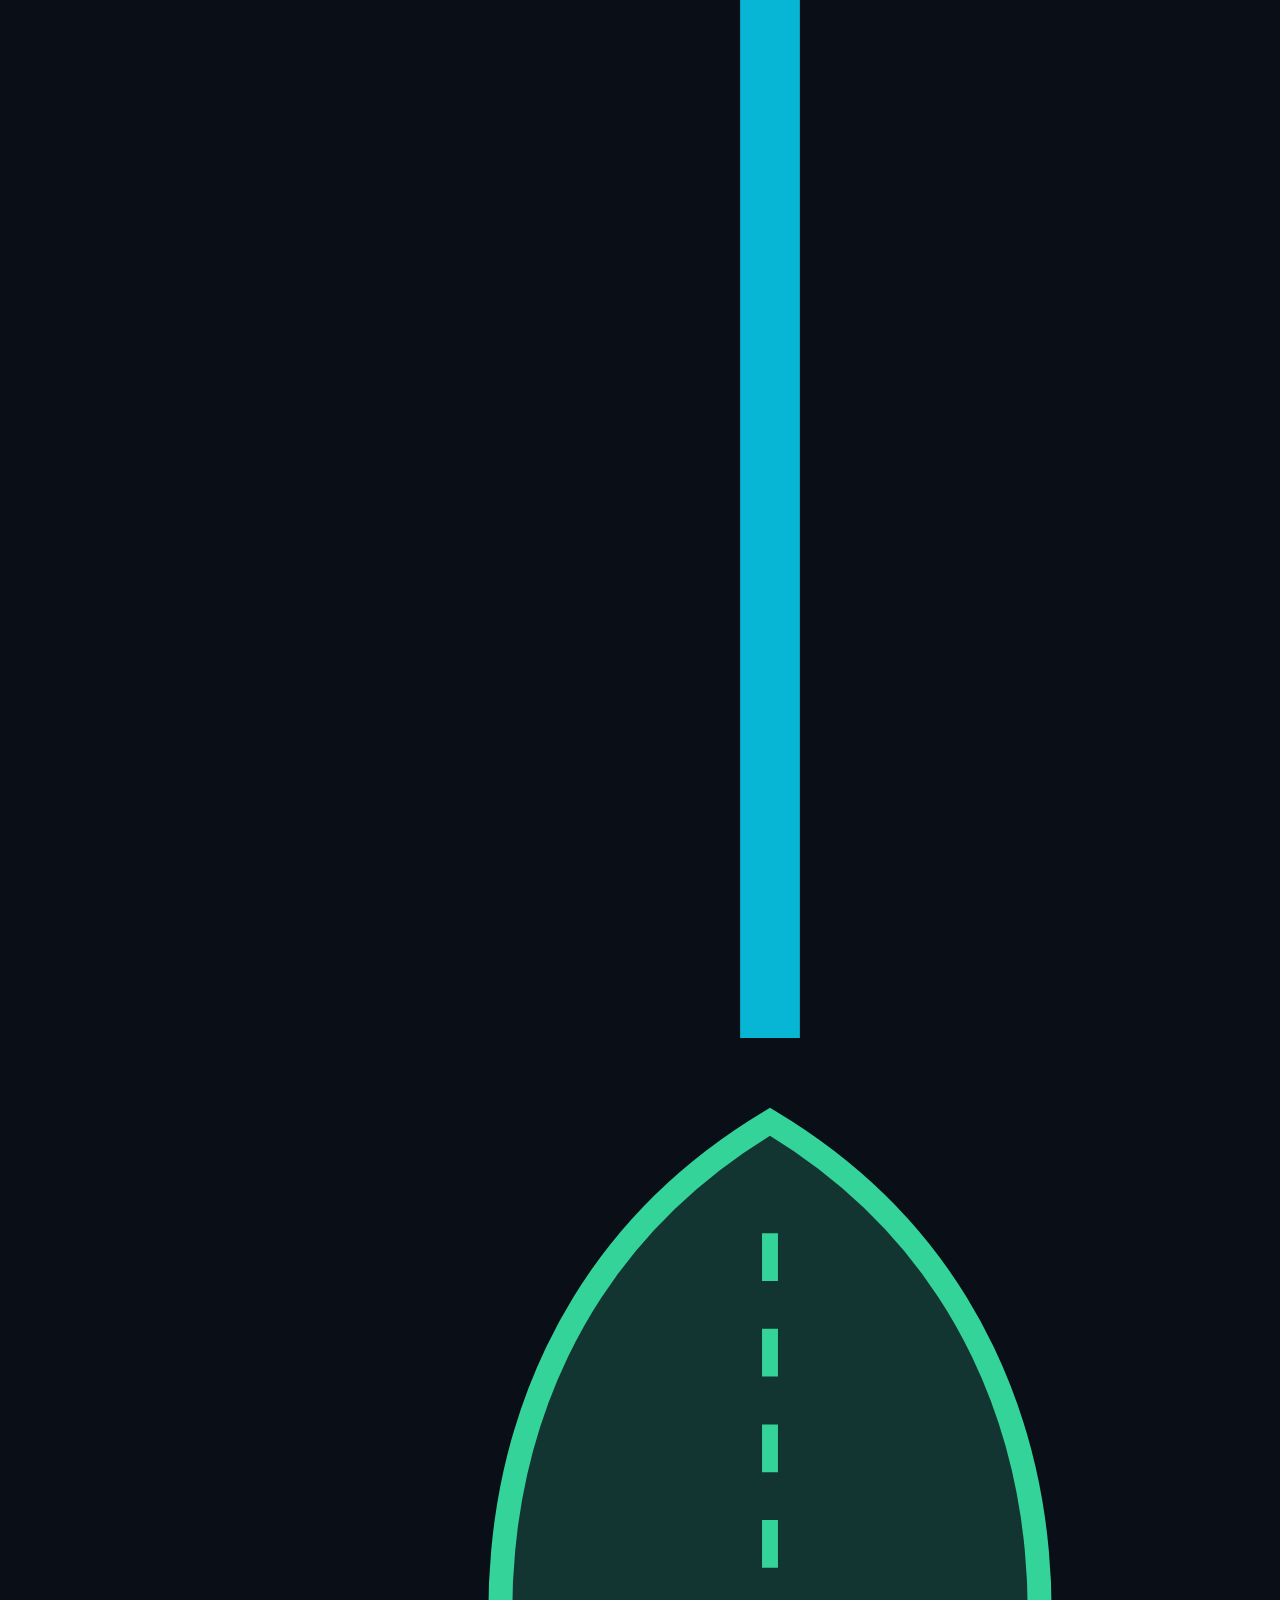
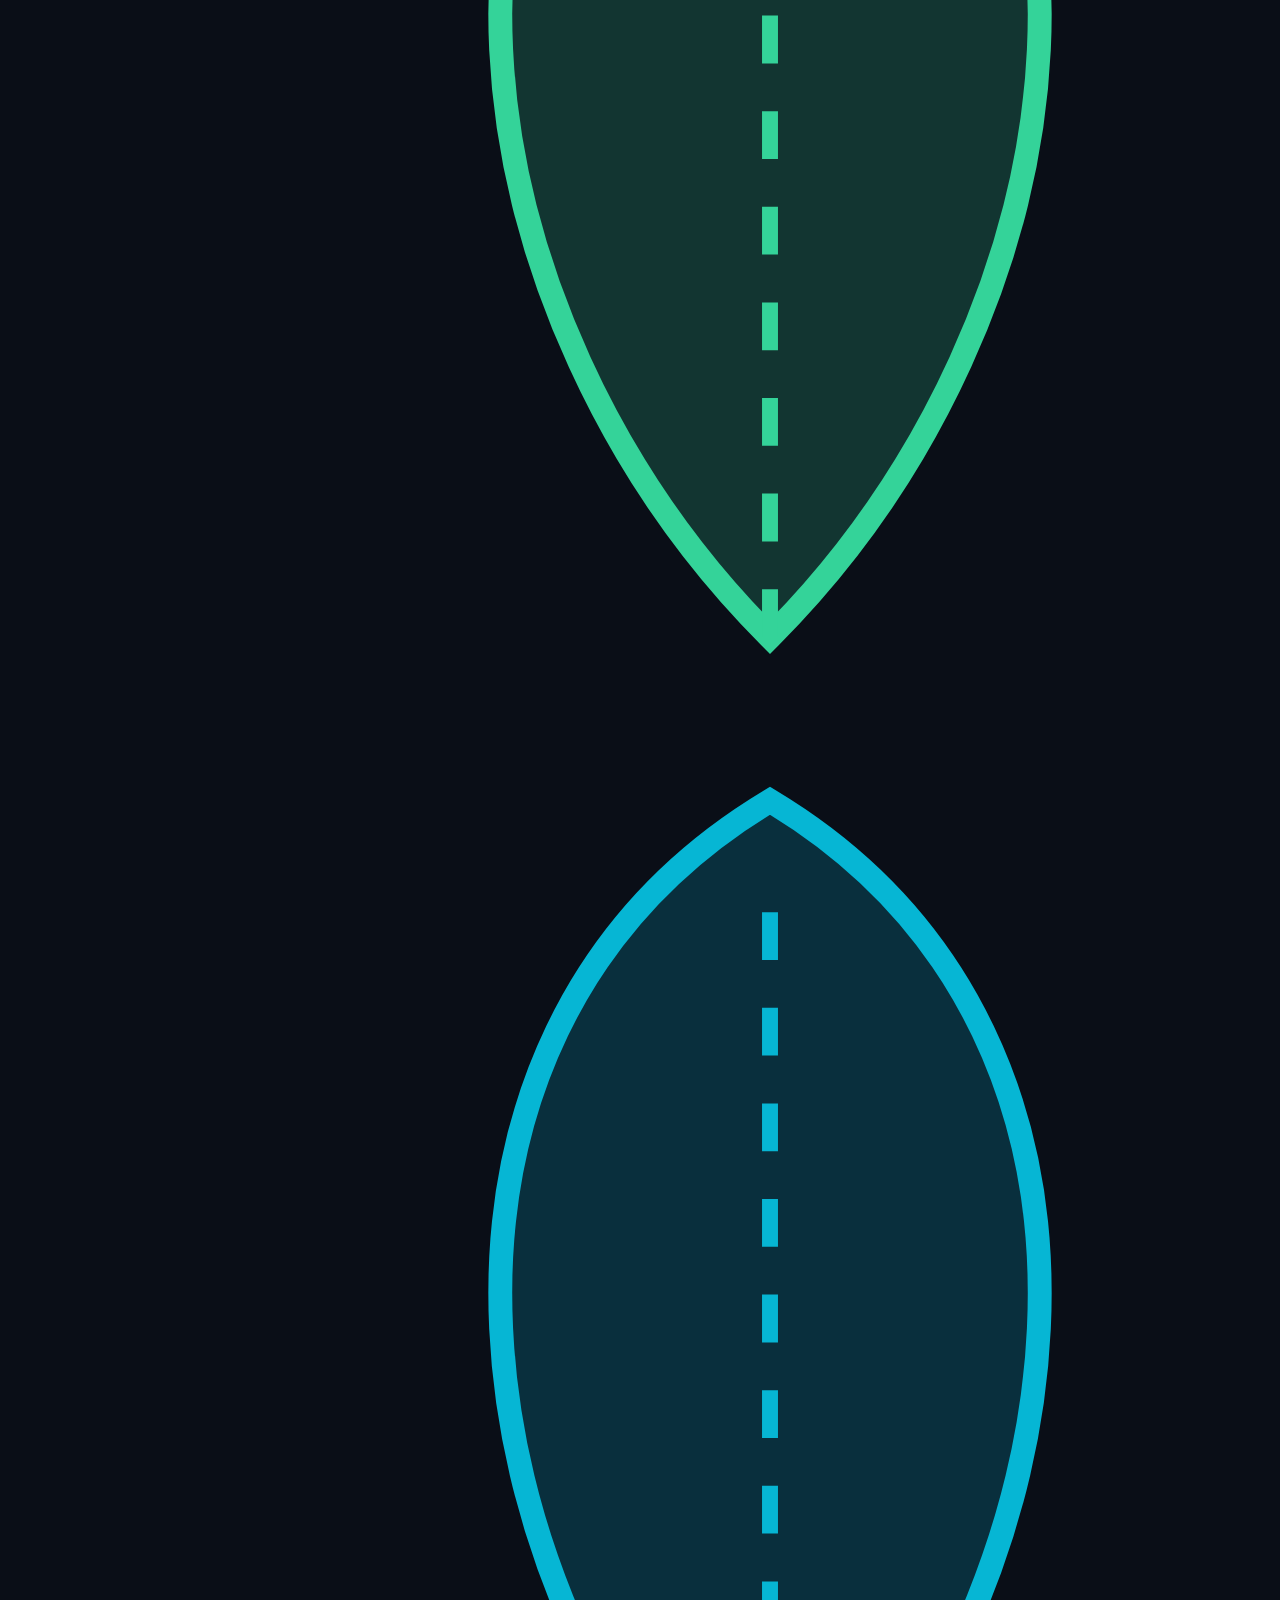
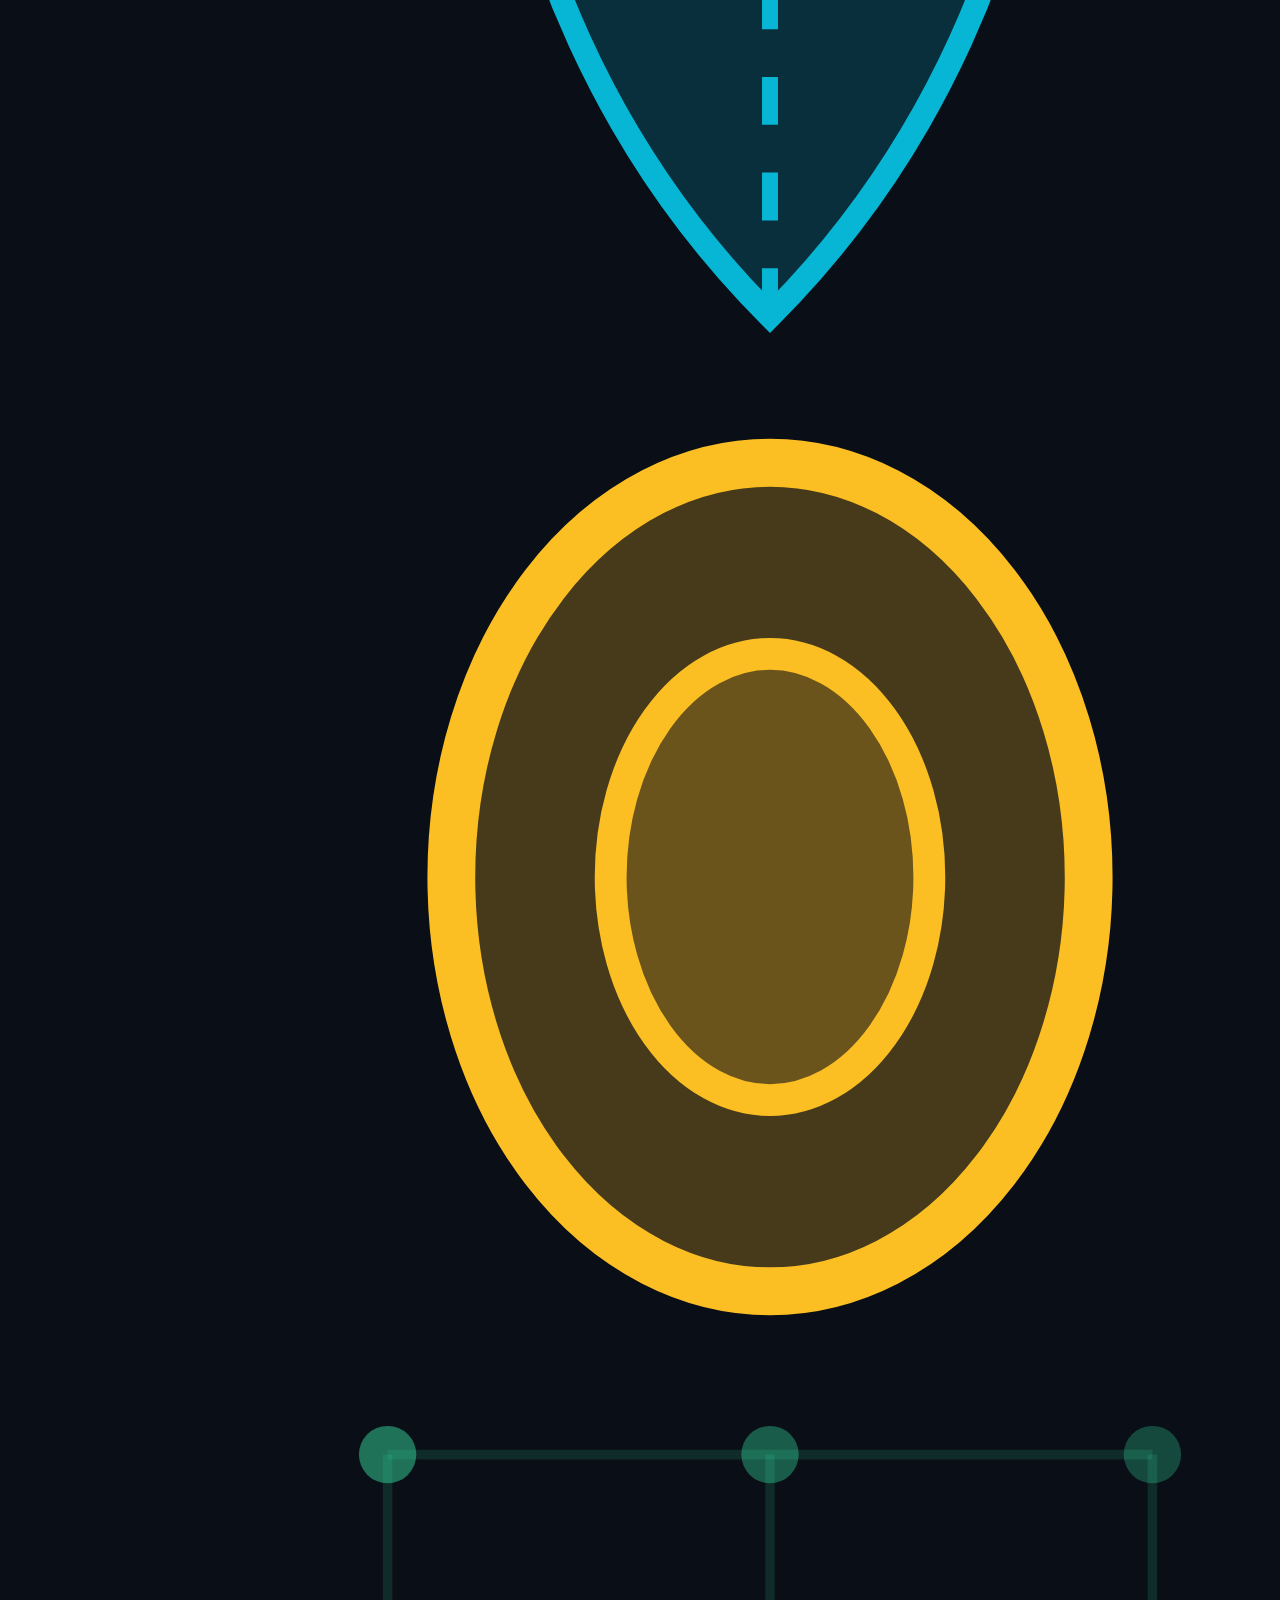
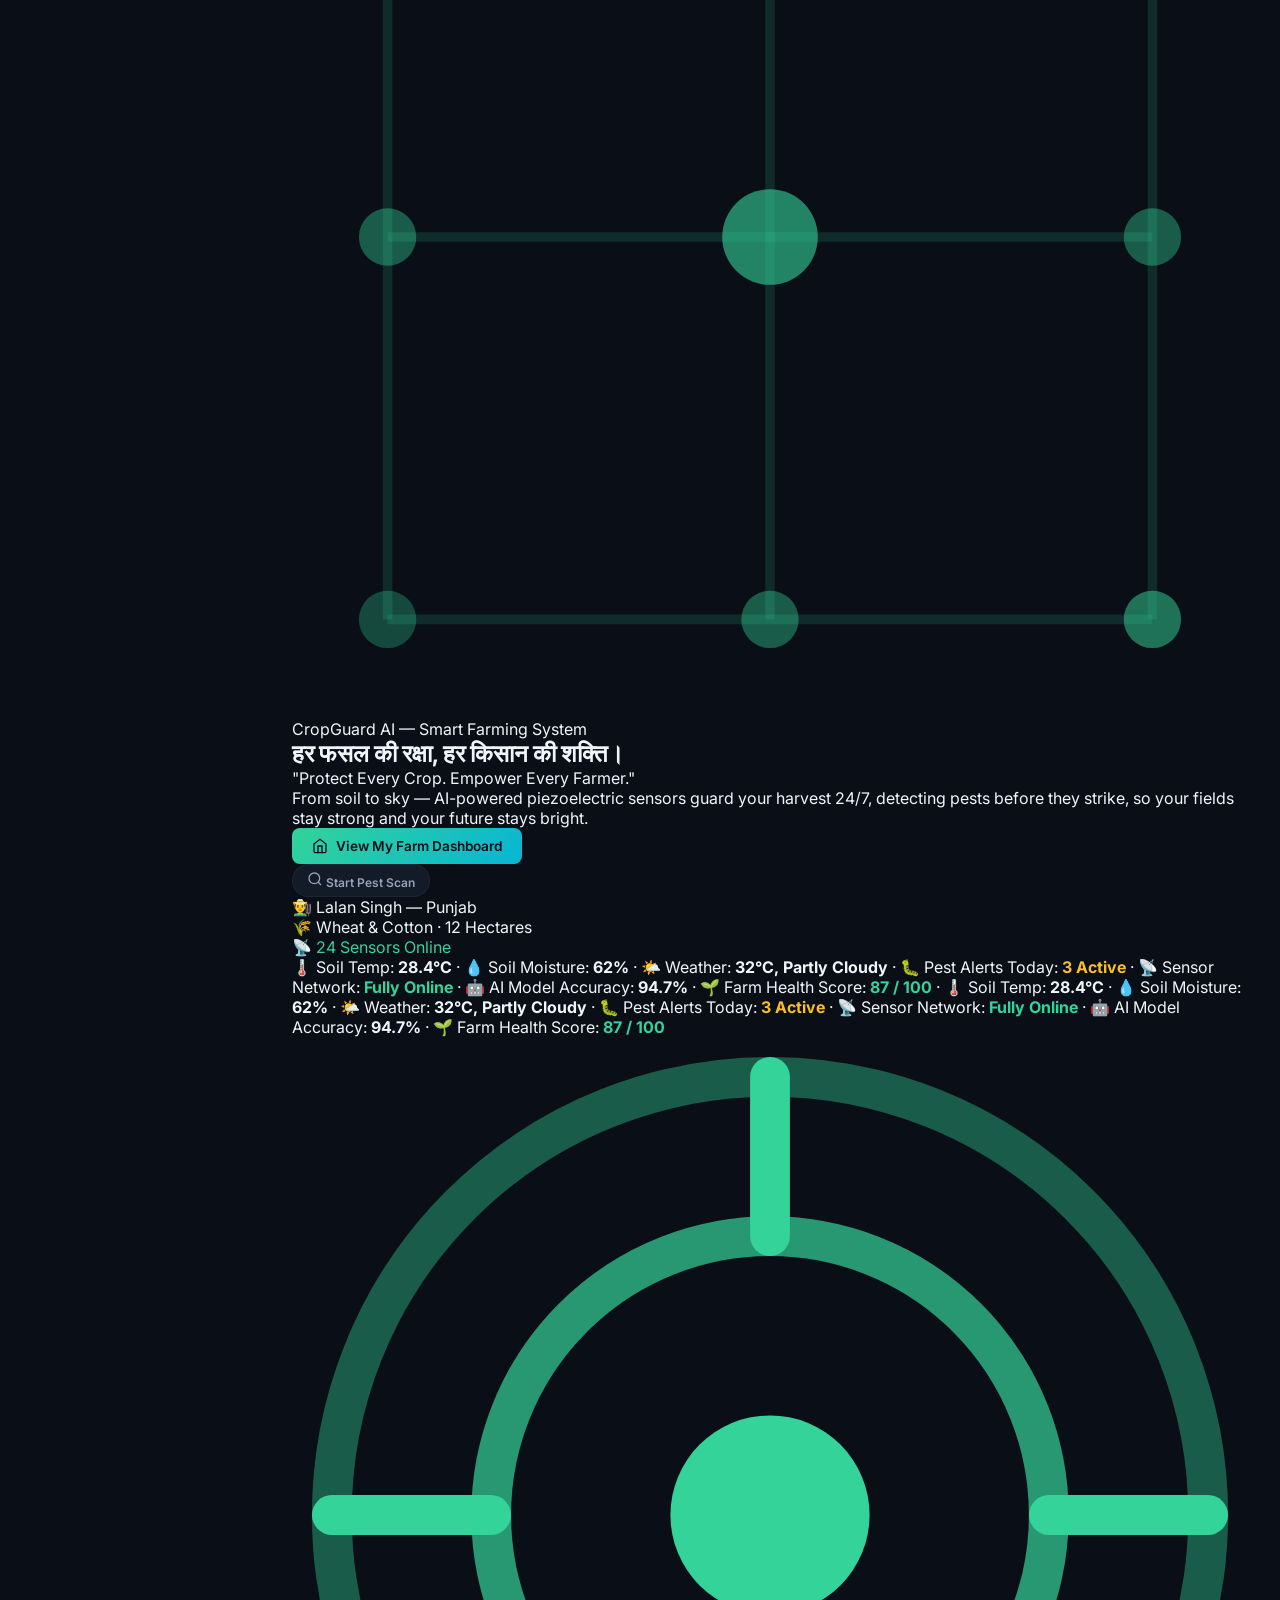
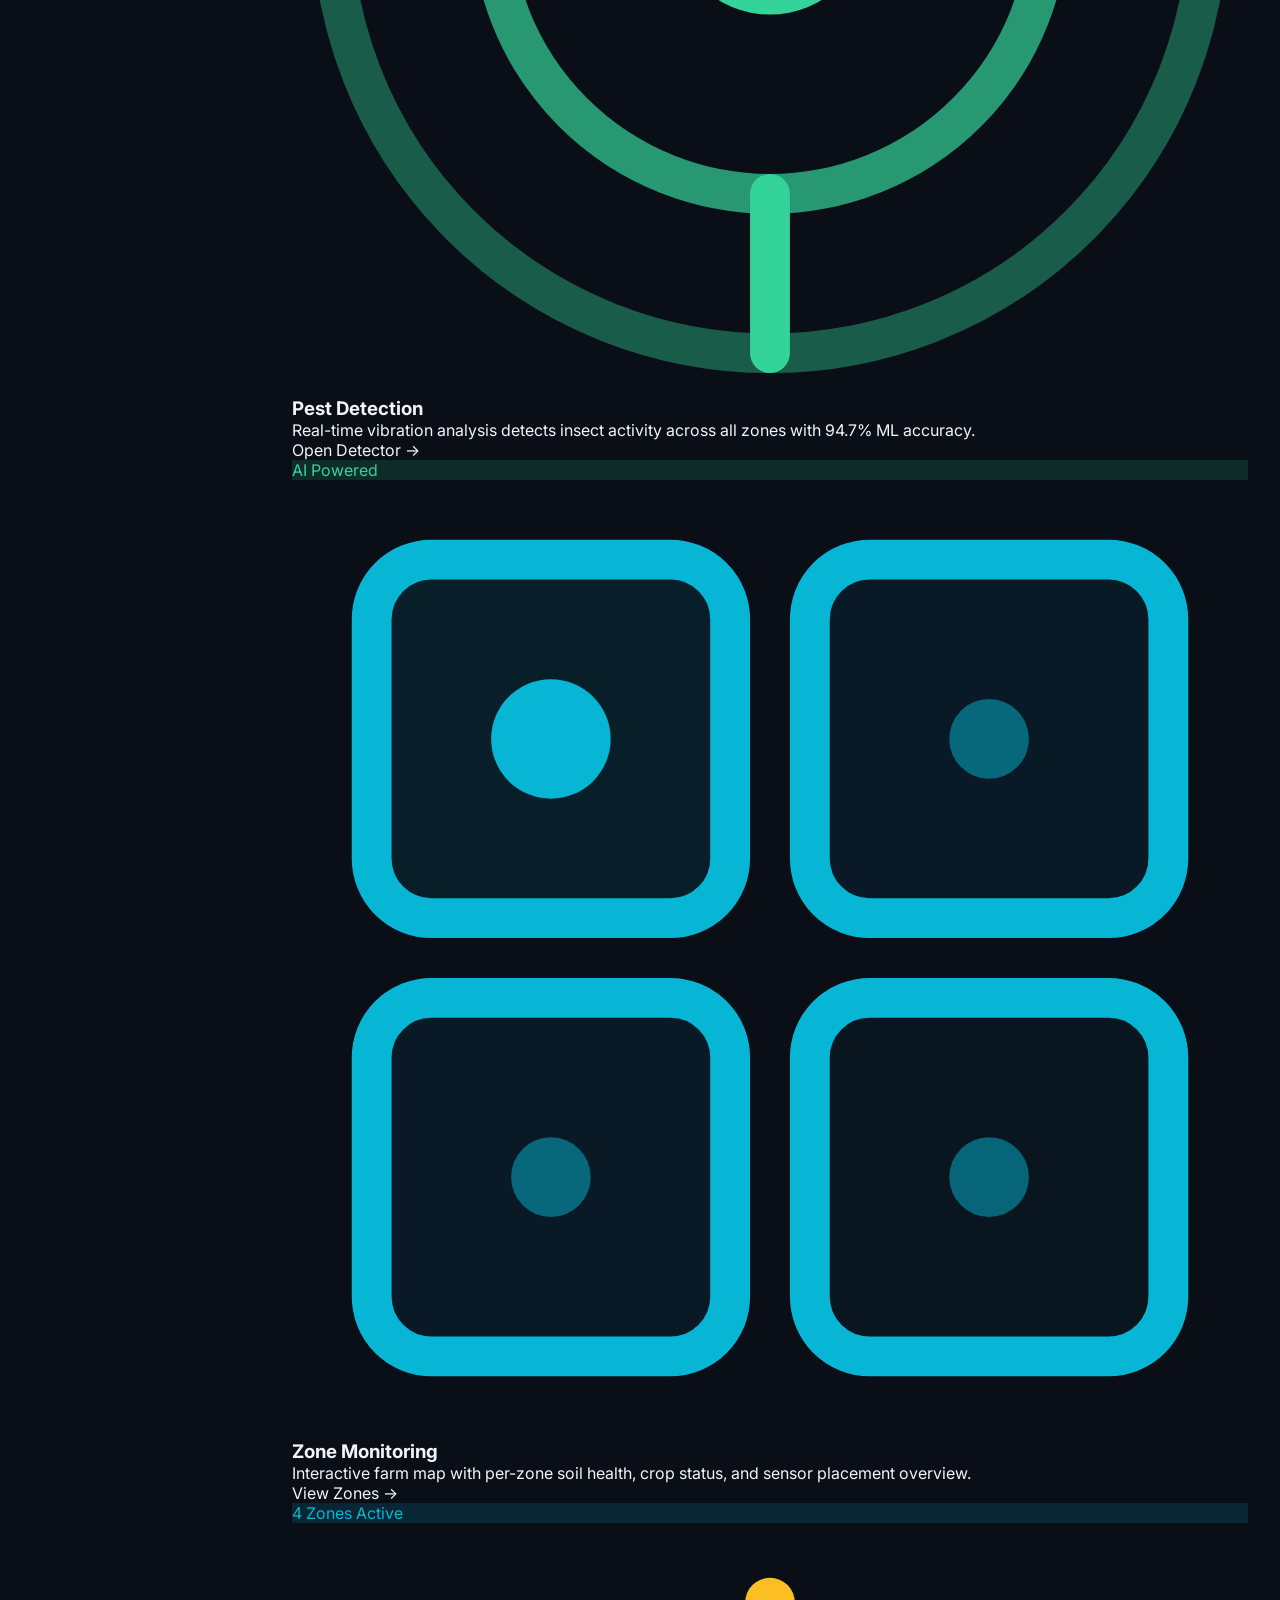
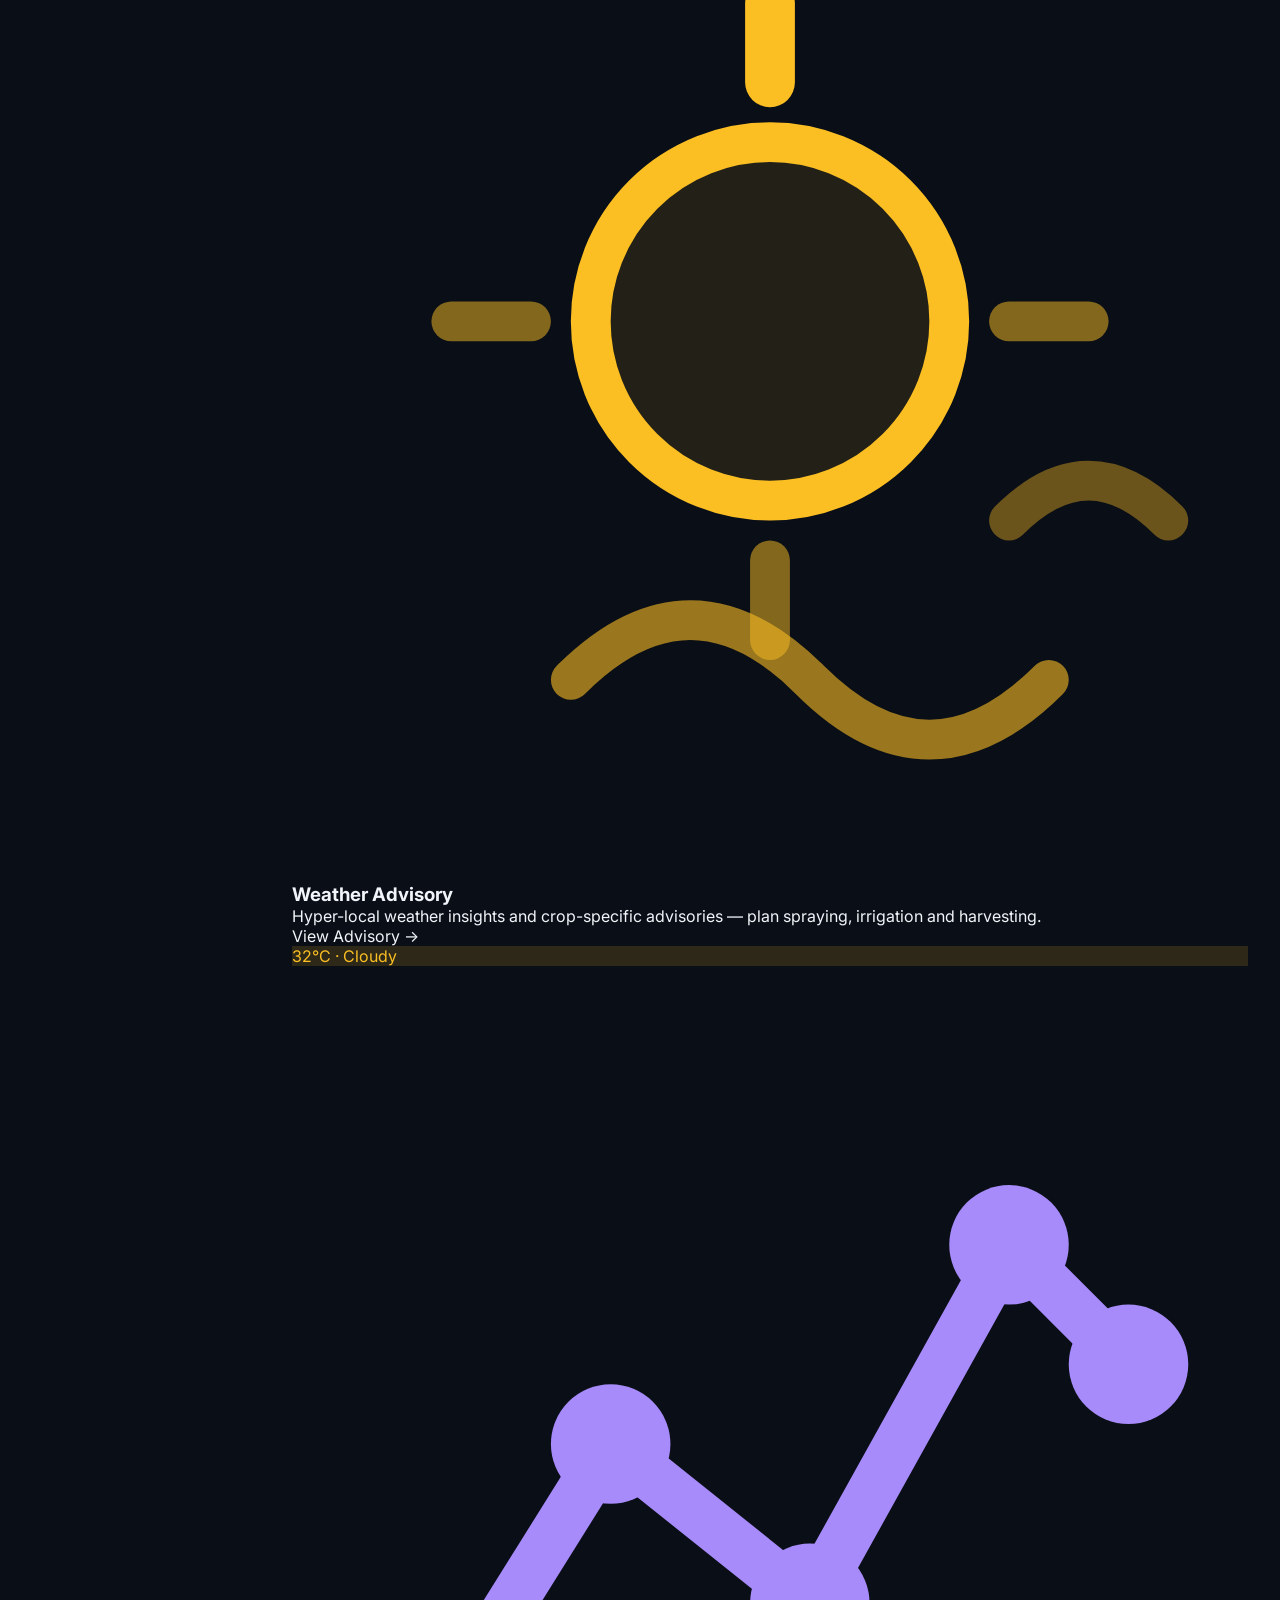
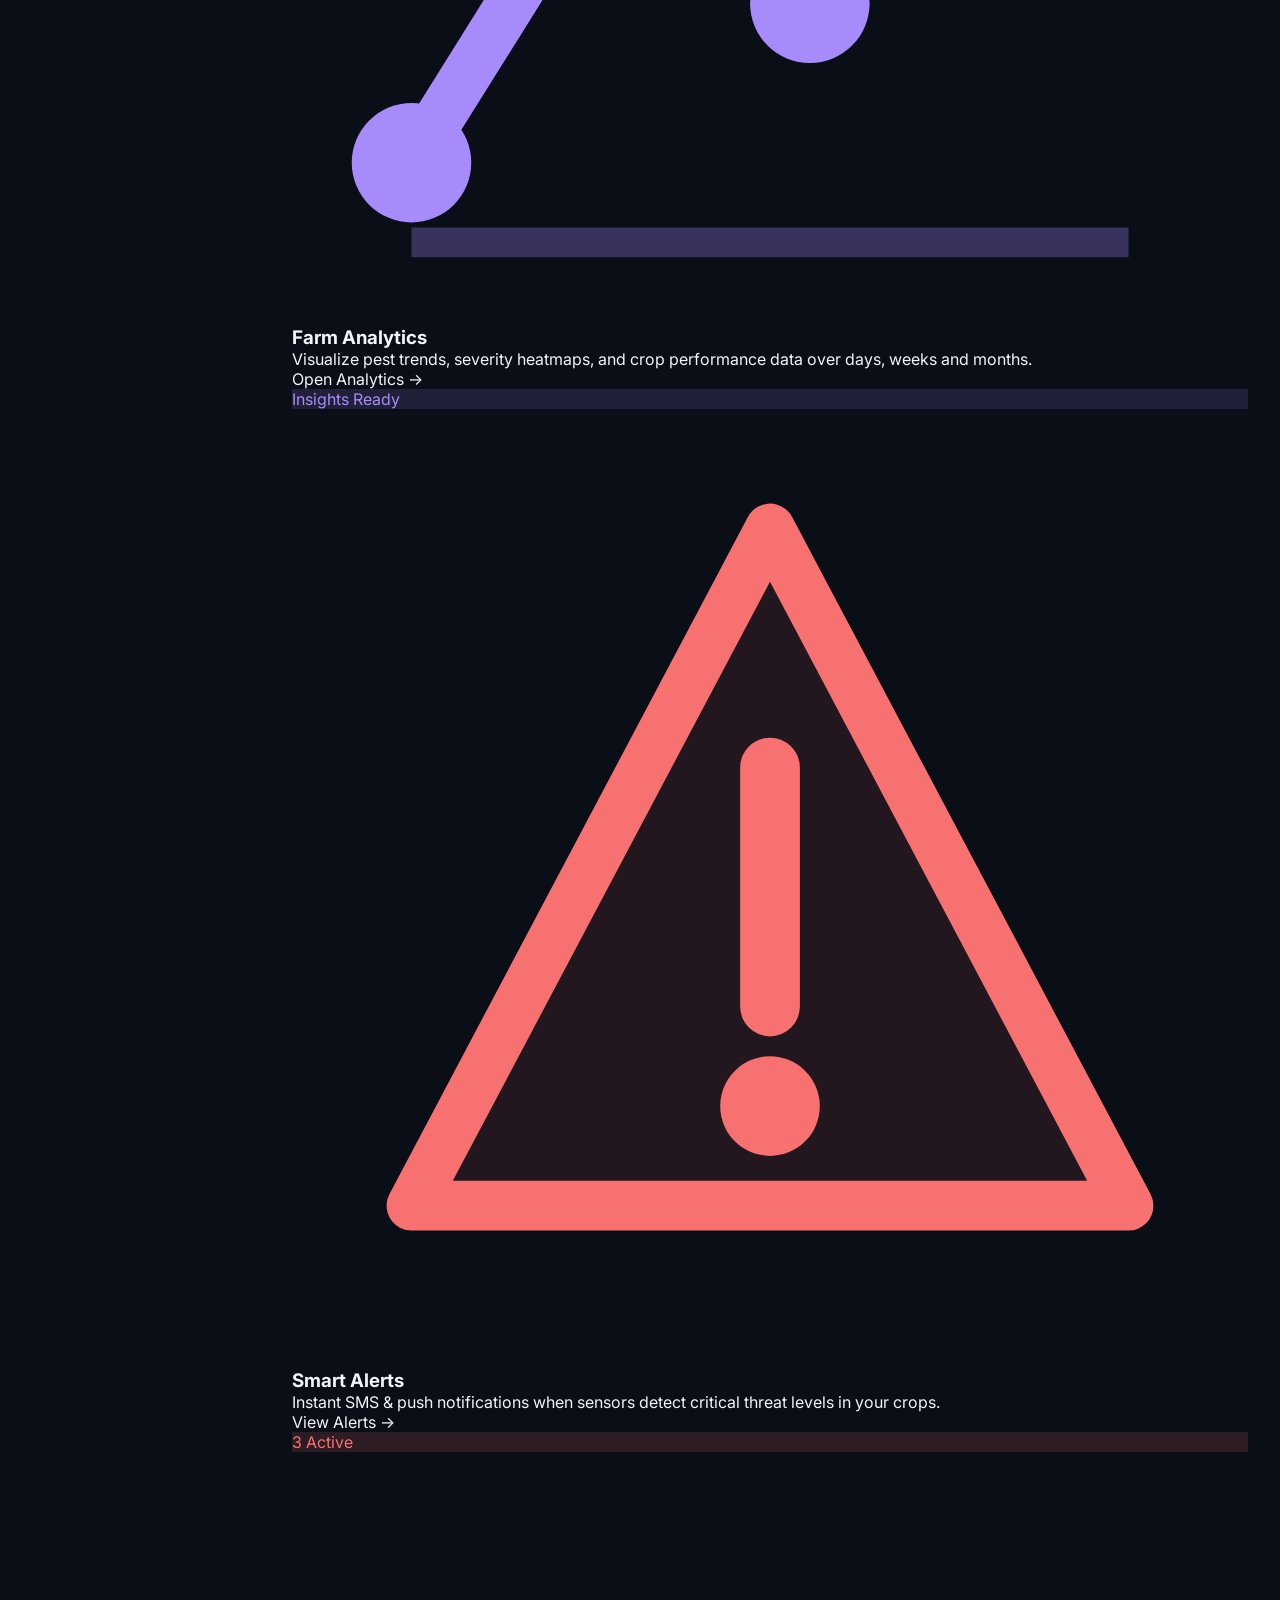
==== commit 43aacdee: "Add files via upload" ====
--- a/index.html
+++ b/index.html
@@ -62,7 +62,14 @@
         </div>
 
         <ul class="nav-links">
-            <li class="nav-item active" data-page="dashboard" id="nav-dashboard">
+            <li class="nav-item active" data-page="home" id="nav-home">
+                <svg viewBox="0 0 24 24" fill="none" stroke="currentColor" stroke-width="2">
+                    <path d="M3 9l9-7 9 7v11a2 2 0 0 1-2 2H5a2 2 0 0 1-2-2z"></path>
+                    <polyline points="9 22 9 12 15 12 15 22"></polyline>
+                </svg>
+                <span>Home</span>
+            </li>
+            <li class="nav-item" data-page="dashboard" id="nav-dashboard">
                 <svg viewBox="0 0 24 24" fill="none" stroke="currentColor" stroke-width="2">
                     <rect x="3" y="3" width="7" height="7" rx="1" />
                     <rect x="14" y="3" width="7" height="7" rx="1" />
@@ -125,8 +132,8 @@
                     </svg>
                 </button>
                 <div class="page-title">
-                    <h1 id="page-heading">Dashboard</h1>
-                    <p class="page-subtitle" id="page-subtitle">Real-time farm monitoring overview</p>
+                    <h1 id="page-heading">Home</h1>
+                    <p class="page-subtitle" id="page-subtitle">Welcome to your smart farm system</p>
                 </div>
             </div>
             <div class="top-bar-right">
@@ -154,8 +161,281 @@
             </div>
         </header>
 
+        <!-- ==================== HOME PAGE ==================== -->
+        <section class="page active" id="page-home">
+            <div class="home-page-layout">
+
+                <!-- ===== HERO SLOGAN BANNER ===== -->
+                <div class="home-hero-slogan-card">
+                    <!-- Floating farming SVG elements -->
+                    <div class="farm-floating-elements" aria-hidden="true">
+                        <!-- Wheat stalk 1 -->
+                        <svg class="farm-svg-el wheat-1" viewBox="0 0 40 120" fill="none" xmlns="http://www.w3.org/2000/svg">
+                            <line x1="20" y1="120" x2="20" y2="10" stroke="#34d399" stroke-width="2.5" stroke-linecap="round"/>
+                            <ellipse cx="20" cy="10" rx="6" ry="14" fill="rgba(52,211,153,0.35)" stroke="#34d399" stroke-width="1.5"/>
+                            <ellipse cx="14" cy="35" rx="5" ry="11" fill="rgba(52,211,153,0.25)" stroke="#34d399" stroke-width="1.2" transform="rotate(-30 14 35)"/>
+                            <ellipse cx="26" cy="35" rx="5" ry="11" fill="rgba(52,211,153,0.25)" stroke="#34d399" stroke-width="1.2" transform="rotate(30 26 35)"/>
+                            <ellipse cx="14" cy="58" rx="4" ry="9" fill="rgba(52,211,153,0.2)" stroke="#34d399" stroke-width="1.2" transform="rotate(-25 14 58)"/>
+                            <ellipse cx="26" cy="58" rx="4" ry="9" fill="rgba(52,211,153,0.2)" stroke="#34d399" stroke-width="1.2" transform="rotate(25 26 58)"/>
+                        </svg>
+                        <!-- Wheat stalk 2 -->
+                        <svg class="farm-svg-el wheat-2" viewBox="0 0 40 120" fill="none" xmlns="http://www.w3.org/2000/svg">
+                            <line x1="20" y1="120" x2="20" y2="10" stroke="#06b6d4" stroke-width="2.5" stroke-linecap="round"/>
+                            <ellipse cx="20" cy="10" rx="6" ry="14" fill="rgba(6,182,212,0.35)" stroke="#06b6d4" stroke-width="1.5"/>
+                            <ellipse cx="14" cy="35" rx="5" ry="11" fill="rgba(6,182,212,0.25)" stroke="#06b6d4" stroke-width="1.2" transform="rotate(-30 14 35)"/>
+                            <ellipse cx="26" cy="35" rx="5" ry="11" fill="rgba(6,182,212,0.25)" stroke="#06b6d4" stroke-width="1.2" transform="rotate(30 26 35)"/>
+                        </svg>
+                        <!-- Leaf 1 -->
+                        <svg class="farm-svg-el leaf-1" viewBox="0 0 60 80" fill="none" xmlns="http://www.w3.org/2000/svg">
+                            <path d="M30 75 C10 55 5 20 30 5 C55 20 50 55 30 75Z" fill="rgba(52,211,153,0.2)" stroke="#34d399" stroke-width="1.5"/>
+                            <line x1="30" y1="75" x2="30" y2="10" stroke="#34d399" stroke-width="1" stroke-dasharray="3 3"/>
+                        </svg>
+                        <!-- Leaf 2 -->
+                        <svg class="farm-svg-el leaf-2" viewBox="0 0 60 80" fill="none" xmlns="http://www.w3.org/2000/svg">
+                            <path d="M30 75 C10 55 5 20 30 5 C55 20 50 55 30 75Z" fill="rgba(6,182,212,0.2)" stroke="#06b6d4" stroke-width="1.5"/>
+                            <line x1="30" y1="75" x2="30" y2="10" stroke="#06b6d4" stroke-width="1" stroke-dasharray="3 3"/>
+                        </svg>
+                        <!-- Seed/drop -->
+                        <svg class="farm-svg-el seed-1" viewBox="0 0 30 30" fill="none" xmlns="http://www.w3.org/2000/svg">
+                            <ellipse cx="15" cy="15" rx="10" ry="13" fill="rgba(251,191,36,0.25)" stroke="#fbbf24" stroke-width="1.5"/>
+                            <ellipse cx="15" cy="15" rx="5" ry="7" fill="rgba(251,191,36,0.2)" stroke="#fbbf24" stroke-width="1"/>
+                        </svg>
+                        <!-- Grid/sensor dots -->
+                        <svg class="farm-svg-el sensor-grid" viewBox="0 0 100 100" fill="none" xmlns="http://www.w3.org/2000/svg">
+                            <circle cx="10" cy="10" r="3" fill="rgba(52,211,153,0.5)"/>
+                            <circle cx="50" cy="10" r="3" fill="rgba(52,211,153,0.4)"/>
+                            <circle cx="90" cy="10" r="3" fill="rgba(52,211,153,0.3)"/>
+                            <circle cx="10" cy="50" r="3" fill="rgba(52,211,153,0.4)"/>
+                            <circle cx="50" cy="50" r="5" fill="rgba(52,211,153,0.6)"/>
+                            <circle cx="90" cy="50" r="3" fill="rgba(52,211,153,0.4)"/>
+                            <circle cx="10" cy="90" r="3" fill="rgba(52,211,153,0.3)"/>
+                            <circle cx="50" cy="90" r="3" fill="rgba(52,211,153,0.4)"/>
+                            <circle cx="90" cy="90" r="3" fill="rgba(52,211,153,0.5)"/>
+                            <line x1="10" y1="10" x2="90" y2="10" stroke="rgba(52,211,153,0.15)" stroke-width="1"/>
+                            <line x1="10" y1="50" x2="90" y2="50" stroke="rgba(52,211,153,0.15)" stroke-width="1"/>
+                            <line x1="10" y1="90" x2="90" y2="90" stroke="rgba(52,211,153,0.15)" stroke-width="1"/>
+                            <line x1="10" y1="10" x2="10" y2="90" stroke="rgba(52,211,153,0.15)" stroke-width="1"/>
+                            <line x1="50" y1="10" x2="50" y2="90" stroke="rgba(52,211,153,0.15)" stroke-width="1"/>
+                            <line x1="90" y1="10" x2="90" y2="90" stroke="rgba(52,211,153,0.15)" stroke-width="1"/>
+                        </svg>
+                    </div>
+
+                    <!-- Glow orbs -->
+                    <div class="hero-orb hero-orb-left"></div>
+                    <div class="hero-orb hero-orb-right"></div>
+
+                    <div class="hero-slogan-content">
+                        <!-- Tag line -->
+                        <div class="hero-tag-row">
+                            <span class="hero-tag-chip">
+                                <span class="live-dot" style="position:static; background:var(--accent-green); width:7px; height:7px;"></span>
+                                CropGuard AI — Smart Farming System
+                            </span>
+                        </div>
+
+                        <!-- Main Slogan -->
+                        <h1 class="hero-slogan-main">
+                            <span class="slogan-line-1">हर फसल की रक्षा,</span>
+                            <span class="slogan-line-2">हर किसान की <span class="slogan-highlight">शक्ति।</span></span>
+                        </h1>
+                        <p class="hero-slogan-english">
+                            "Protect Every Crop. Empower Every Farmer."
+                        </p>
+                        <p class="hero-slogan-sub">
+                            From soil to sky — AI-powered piezoelectric sensors guard your harvest 24/7, detecting pests before they strike, so your fields stay strong and your future stays bright.
+                        </p>
+
+                        <!-- CTA Buttons -->
+                        <div class="hero-cta-row">
+                            <button class="primary-btn hero-cta-primary" onclick="document.getElementById('nav-dashboard').click()" id="hero-view-dashboard">
+                                <svg viewBox="0 0 24 24" fill="none" stroke="currentColor" stroke-width="2"><path d="M3 9l9-7 9 7v11a2 2 0 0 1-2 2H5a2 2 0 0 1-2-2z"/><polyline points="9 22 9 12 15 12 15 22"/></svg>
+                                View My Farm Dashboard
+                            </button>
+                            <button class="pill-btn hero-cta-secondary" onclick="document.getElementById('nav-detection').click()" id="hero-start-scan">
+                                <svg viewBox="0 0 24 24" fill="none" stroke="currentColor" stroke-width="2" style="width:16px;height:16px;"><circle cx="11" cy="11" r="8"/><line x1="21" y1="21" x2="16.65" y2="16.65"/></svg>
+                                Start Pest Scan
+                            </button>
+                        </div>
+
+                        <!-- Farmer quick info pills -->
+                        <div class="hero-info-pills">
+                            <div class="hero-info-pill">
+                                <span class="pill-emoji">👨‍🌾</span>
+                                <span>Lalan Singh — Punjab</span>
+                            </div>
+                            <div class="hero-info-pill">
+                                <span class="pill-emoji">🌾</span>
+                                <span>Wheat &amp; Cotton · 12 Hectares</span>
+                            </div>
+                            <div class="hero-info-pill">
+                                <span class="pill-emoji" style="color:var(--accent-green);">📡</span>
+                                <span style="color:var(--accent-green);">24 Sensors Online</span>
+                            </div>
+                        </div>
+                    </div>
+                </div>
+
+                <!-- ===== FARM STATS MARQUEE STRIP ===== -->
+                <div class="farm-stats-strip" id="farm-stats-strip">
+                    <div class="strip-track">
+                        <span class="strip-item"><span class="strip-icon">🌡️</span> Soil Temp: <b>28.4°C</b></span>
+                        <span class="strip-sep">·</span>
+                        <span class="strip-item"><span class="strip-icon">💧</span> Soil Moisture: <b>62%</b></span>
+                        <span class="strip-sep">·</span>
+                        <span class="strip-item"><span class="strip-icon">🌤️</span> Weather: <b>32°C, Partly Cloudy</b></span>
+                        <span class="strip-sep">·</span>
+                        <span class="strip-item"><span class="strip-icon">🐛</span> Pest Alerts Today: <b style="color:var(--accent-amber);">3 Active</b></span>
+                        <span class="strip-sep">·</span>
+                        <span class="strip-item"><span class="strip-icon">📡</span> Sensor Network: <b style="color:var(--accent-green);">Fully Online</b></span>
+                        <span class="strip-sep">·</span>
+                        <span class="strip-item"><span class="strip-icon">🤖</span> AI Model Accuracy: <b>94.7%</b></span>
+                        <span class="strip-sep">·</span>
+                        <span class="strip-item"><span class="strip-icon">🌱</span> Farm Health Score: <b style="color:var(--accent-green);">87 / 100</b></span>
+                        <span class="strip-sep">·</span>
+                        <!-- repeated for seamless loop -->
+                        <span class="strip-item"><span class="strip-icon">🌡️</span> Soil Temp: <b>28.4°C</b></span>
+                        <span class="strip-sep">·</span>
+                        <span class="strip-item"><span class="strip-icon">💧</span> Soil Moisture: <b>62%</b></span>
+                        <span class="strip-sep">·</span>
+                        <span class="strip-item"><span class="strip-icon">🌤️</span> Weather: <b>32°C, Partly Cloudy</b></span>
+                        <span class="strip-sep">·</span>
+                        <span class="strip-item"><span class="strip-icon">🐛</span> Pest Alerts Today: <b style="color:var(--accent-amber);">3 Active</b></span>
+                        <span class="strip-sep">·</span>
+                        <span class="strip-item"><span class="strip-icon">📡</span> Sensor Network: <b style="color:var(--accent-green);">Fully Online</b></span>
+                        <span class="strip-sep">·</span>
+                        <span class="strip-item"><span class="strip-icon">🤖</span> AI Model Accuracy: <b>94.7%</b></span>
+                        <span class="strip-sep">·</span>
+                        <span class="strip-item"><span class="strip-icon">🌱</span> Farm Health Score: <b style="color:var(--accent-green);">87 / 100</b></span>
+                    </div>
+                </div>
+
+                <!-- ===== FEATURE CARDS GRID ===== -->
+                <div class="home-feature-grid">
+
+                    <div class="home-feature-card feature-card-green" id="home-feat-detection" onclick="document.getElementById('nav-detection').click()">
+                        <div class="feat-card-icon">
+                            <svg viewBox="0 0 48 48" fill="none" xmlns="http://www.w3.org/2000/svg">
+                                <circle cx="24" cy="24" r="22" stroke="#34d399" stroke-width="2" opacity="0.4"/>
+                                <circle cx="24" cy="24" r="14" stroke="#34d399" stroke-width="2" opacity="0.7"/>
+                                <circle cx="24" cy="24" r="5" fill="#34d399"/>
+                                <line x1="24" y1="2" x2="24" y2="10" stroke="#34d399" stroke-width="2" stroke-linecap="round"/>
+                                <line x1="24" y1="38" x2="24" y2="46" stroke="#34d399" stroke-width="2" stroke-linecap="round"/>
+                                <line x1="2" y1="24" x2="10" y2="24" stroke="#34d399" stroke-width="2" stroke-linecap="round"/>
+                                <line x1="38" y1="24" x2="46" y2="24" stroke="#34d399" stroke-width="2" stroke-linecap="round"/>
+                            </svg>
+                        </div>
+                        <div class="feat-card-body">
+                            <h3>Pest Detection</h3>
+                            <p>Real-time vibration analysis detects insect activity across all zones with 94.7% ML accuracy.</p>
+                            <span class="feat-card-link">Open Detector →</span>
+                        </div>
+                        <div class="feat-card-badge" style="background:var(--accent-green-dim); color:var(--accent-green);">AI Powered</div>
+                    </div>
+
+                    <div class="home-feature-card feature-card-cyan" id="home-feat-zones" onclick="document.getElementById('nav-zones').click()">
+                        <div class="feat-card-icon">
+                            <svg viewBox="0 0 48 48" fill="none" xmlns="http://www.w3.org/2000/svg">
+                                <rect x="4" y="4" width="18" height="18" rx="3" stroke="#06b6d4" stroke-width="2" fill="rgba(6,182,212,0.1)"/>
+                                <rect x="26" y="4" width="18" height="18" rx="3" stroke="#06b6d4" stroke-width="2" fill="rgba(6,182,212,0.08)"/>
+                                <rect x="4" y="26" width="18" height="18" rx="3" stroke="#06b6d4" stroke-width="2" fill="rgba(6,182,212,0.08)"/>
+                                <rect x="26" y="26" width="18" height="18" rx="3" stroke="#06b6d4" stroke-width="2" fill="rgba(6,182,212,0.05)"/>
+                                <circle cx="13" cy="13" r="3" fill="#06b6d4"/>
+                                <circle cx="35" cy="13" r="2" fill="rgba(6,182,212,0.5)"/>
+                                <circle cx="13" cy="35" r="2" fill="rgba(6,182,212,0.5)"/>
+                                <circle cx="35" cy="35" r="2" fill="rgba(6,182,212,0.5)"/>
+                            </svg>
+                        </div>
+                        <div class="feat-card-body">
+                            <h3>Zone Monitoring</h3>
+                            <p>Interactive farm map with per-zone soil health, crop status, and sensor placement overview.</p>
+                            <span class="feat-card-link">View Zones →</span>
+                        </div>
+                        <div class="feat-card-badge" style="background:var(--accent-cyan-dim); color:var(--accent-cyan);">4 Zones Active</div>
+                    </div>
+
+                    <div class="home-feature-card feature-card-amber" id="home-feat-weather">
+                        <div class="feat-card-icon">
+                            <svg viewBox="0 0 48 48" fill="none" xmlns="http://www.w3.org/2000/svg">
+                                <circle cx="24" cy="20" r="9" stroke="#fbbf24" stroke-width="2" fill="rgba(251,191,36,0.1)"/>
+                                <line x1="24" y1="4" x2="24" y2="8" stroke="#fbbf24" stroke-width="2.5" stroke-linecap="round"/>
+                                <line x1="24" y1="32" x2="24" y2="36" stroke="#fbbf24" stroke-width="2" stroke-linecap="round" opacity="0.5"/>
+                                <line x1="8" y1="20" x2="12" y2="20" stroke="#fbbf24" stroke-width="2" stroke-linecap="round" opacity="0.5"/>
+                                <line x1="36" y1="20" x2="40" y2="20" stroke="#fbbf24" stroke-width="2" stroke-linecap="round" opacity="0.5"/>
+                                <path d="M14 38 Q20 32 26 38 Q32 44 38 38" stroke="#fbbf24" stroke-width="2" fill="none" stroke-linecap="round" opacity="0.6"/>
+                                <path d="M36 30 Q40 26 44 30" stroke="#fbbf24" stroke-width="2" fill="none" stroke-linecap="round" opacity="0.4"/>
+                            </svg>
+                        </div>
+                        <div class="feat-card-body">
+                            <h3>Weather Advisory</h3>
+                            <p>Hyper-local weather insights and crop-specific advisories — plan spraying, irrigation and harvesting.</p>
+                            <span class="feat-card-link">View Advisory →</span>
+                        </div>
+                        <div class="feat-card-badge" style="background:var(--accent-amber-dim); color:var(--accent-amber);">32°C · Cloudy</div>
+                    </div>
+
+                    <div class="home-feature-card feature-card-purple" id="home-feat-analytics" onclick="document.getElementById('nav-analytics').click()">
+                        <div class="feat-card-icon">
+                            <svg viewBox="0 0 48 48" fill="none" xmlns="http://www.w3.org/2000/svg">
+                                <polyline points="6,40 16,24 26,32 36,14 42,20" stroke="#a78bfa" stroke-width="2.5" fill="none" stroke-linecap="round" stroke-linejoin="round"/>
+                                <circle cx="6" cy="40" r="3" fill="#a78bfa"/>
+                                <circle cx="16" cy="24" r="3" fill="#a78bfa"/>
+                                <circle cx="26" cy="32" r="3" fill="#a78bfa"/>
+                                <circle cx="36" cy="14" r="3" fill="#a78bfa"/>
+                                <circle cx="42" cy="20" r="3" fill="#a78bfa"/>
+                                <line x1="6" y1="44" x2="42" y2="44" stroke="rgba(167,139,250,0.3)" stroke-width="1.5"/>
+                            </svg>
+                        </div>
+                        <div class="feat-card-body">
+                            <h3>Farm Analytics</h3>
+                            <p>Visualize pest trends, severity heatmaps, and crop performance data over days, weeks and months.</p>
+                            <span class="feat-card-link">Open Analytics →</span>
+                        </div>
+                        <div class="feat-card-badge" style="background:var(--accent-purple-dim); color:var(--accent-purple);">Insights Ready</div>
+                    </div>
+
+                    <div class="home-feature-card feature-card-red" id="home-feat-alerts" onclick="document.getElementById('nav-alerts').click()">
+                        <div class="feat-card-icon">
+                            <svg viewBox="0 0 48 48" fill="none" xmlns="http://www.w3.org/2000/svg">
+                                <path d="M24 6 L6 40 L42 40 Z" stroke="#f87171" stroke-width="2.5" fill="rgba(248,113,113,0.1)" stroke-linejoin="round"/>
+                                <line x1="24" y1="18" x2="24" y2="30" stroke="#f87171" stroke-width="3" stroke-linecap="round"/>
+                                <circle cx="24" cy="35" r="2.5" fill="#f87171"/>
+                            </svg>
+                        </div>
+                        <div class="feat-card-body">
+                            <h3>Smart Alerts</h3>
+                            <p>Instant SMS &amp; push notifications when sensors detect critical threat levels in your crops.</p>
+                            <span class="feat-card-link">View Alerts →</span>
+                        </div>
+                        <div class="feat-card-badge" style="background:var(--accent-red-dim); color:var(--accent-red);">3 Active</div>
+                    </div>
+
+                    <div class="home-feature-card feature-card-blue" id="home-feat-schemes">
+                        <div class="feat-card-icon">
+                            <svg viewBox="0 0 48 48" fill="none" xmlns="http://www.w3.org/2000/svg">
+                                <rect x="6" y="14" width="36" height="26" rx="4" stroke="#60a5fa" stroke-width="2" fill="rgba(96,165,250,0.08)"/>
+                                <path d="M6 22 L42 22" stroke="#60a5fa" stroke-width="1.5" opacity="0.5"/>
+                                <line x1="16" y1="10" x2="16" y2="18" stroke="#60a5fa" stroke-width="2.5" stroke-linecap="round"/>
+                                <line x1="32" y1="10" x2="32" y2="18" stroke="#60a5fa" stroke-width="2.5" stroke-linecap="round"/>
+                                <rect x="14" y="28" width="8" height="6" rx="1.5" fill="rgba(96,165,250,0.3)" stroke="#60a5fa" stroke-width="1"/>
+                                <rect x="26" y="28" width="8" height="6" rx="1.5" fill="rgba(96,165,250,0.2)" stroke="#60a5fa" stroke-width="1"/>
+                            </svg>
+                        </div>
+                        <div class="feat-card-body">
+                            <h3>Govt. Schemes</h3>
+                            <p>PM-Kisan, PMKSY, and agri-mechanization subsidies — stay updated on all available benefits.</p>
+                            <span class="feat-card-link">Explore Schemes →</span>
+                        </div>
+                        <div class="feat-card-badge" style="background:var(--accent-blue-dim); color:var(--accent-blue);">3 Active Schemes</div>
+                    </div>
+
+                </div>
+                <!-- end feature grid -->
+
+            </div>
+        </section>
+
         <!-- ==================== DASHBOARD PAGE ==================== -->
-        <section class="page active" id="page-dashboard">
+        <section class="page" id="page-dashboard">
             <!-- Stats Cards -->
             <div class="stats-grid">
                 <div class="stat-card" id="stat-sensors">
@@ -496,12 +776,18 @@
                         <div class="species-chart" id="species-chart">
                             <canvas id="species-canvas" width="400" height="300"></canvas>
                         </div>
-                        <div id="species-details-panel" style="display:none; align-items:center; gap: 16px; margin-top: 20px; padding: 16px; background: rgba(0, 246, 255, 0.05); border-radius: 12px; border: 1px solid rgba(0, 246, 255, 0.2); box-shadow: 0 0 15px rgba(0, 246, 255, 0.1);">
-                            <div id="species-details-icon" style="font-size: 3rem; text-shadow: 0 0 10px rgba(255,255,255,0.5);"></div>
+                        <div id="species-details-panel"
+                            style="display:none; align-items:center; gap: 16px; margin-top: 20px; padding: 16px; background: rgba(0, 246, 255, 0.05); border-radius: 12px; border: 1px solid rgba(0, 246, 255, 0.2); box-shadow: 0 0 15px rgba(0, 246, 255, 0.1);">
+                            <div id="species-details-icon"
+                                style="font-size: 3rem; text-shadow: 0 0 10px rgba(255,255,255,0.5);"></div>
                             <div>
-                                <h3 id="species-details-name" style="margin: 0 0 6px 0; color: #fff; font-size: 1.2rem; letter-spacing: 0.5px;"></h3>
-                                <p id="species-details-disease" style="margin: 0 0 8px 0; font-size: 0.85rem; color: #94a3b8;"></p>
-                                <span id="species-details-severity" class="severity-badge" style="font-size: 0.75rem;"></span>
+                                <h3 id="species-details-name"
+                                    style="margin: 0 0 6px 0; color: #fff; font-size: 1.2rem; letter-spacing: 0.5px;">
+                                </h3>
+                                <p id="species-details-disease"
+                                    style="margin: 0 0 8px 0; font-size: 0.85rem; color: #94a3b8;"></p>
+                                <span id="species-details-severity" class="severity-badge"
+                                    style="font-size: 0.75rem;"></span>
                             </div>
                         </div>
                     </div>
@@ -642,7 +928,7 @@
         </div>
     </div>
 
-    <script src="app.js?v=2"></script>
+    <script src="app.js?v=3"></script>
 </body>
 
 </html>
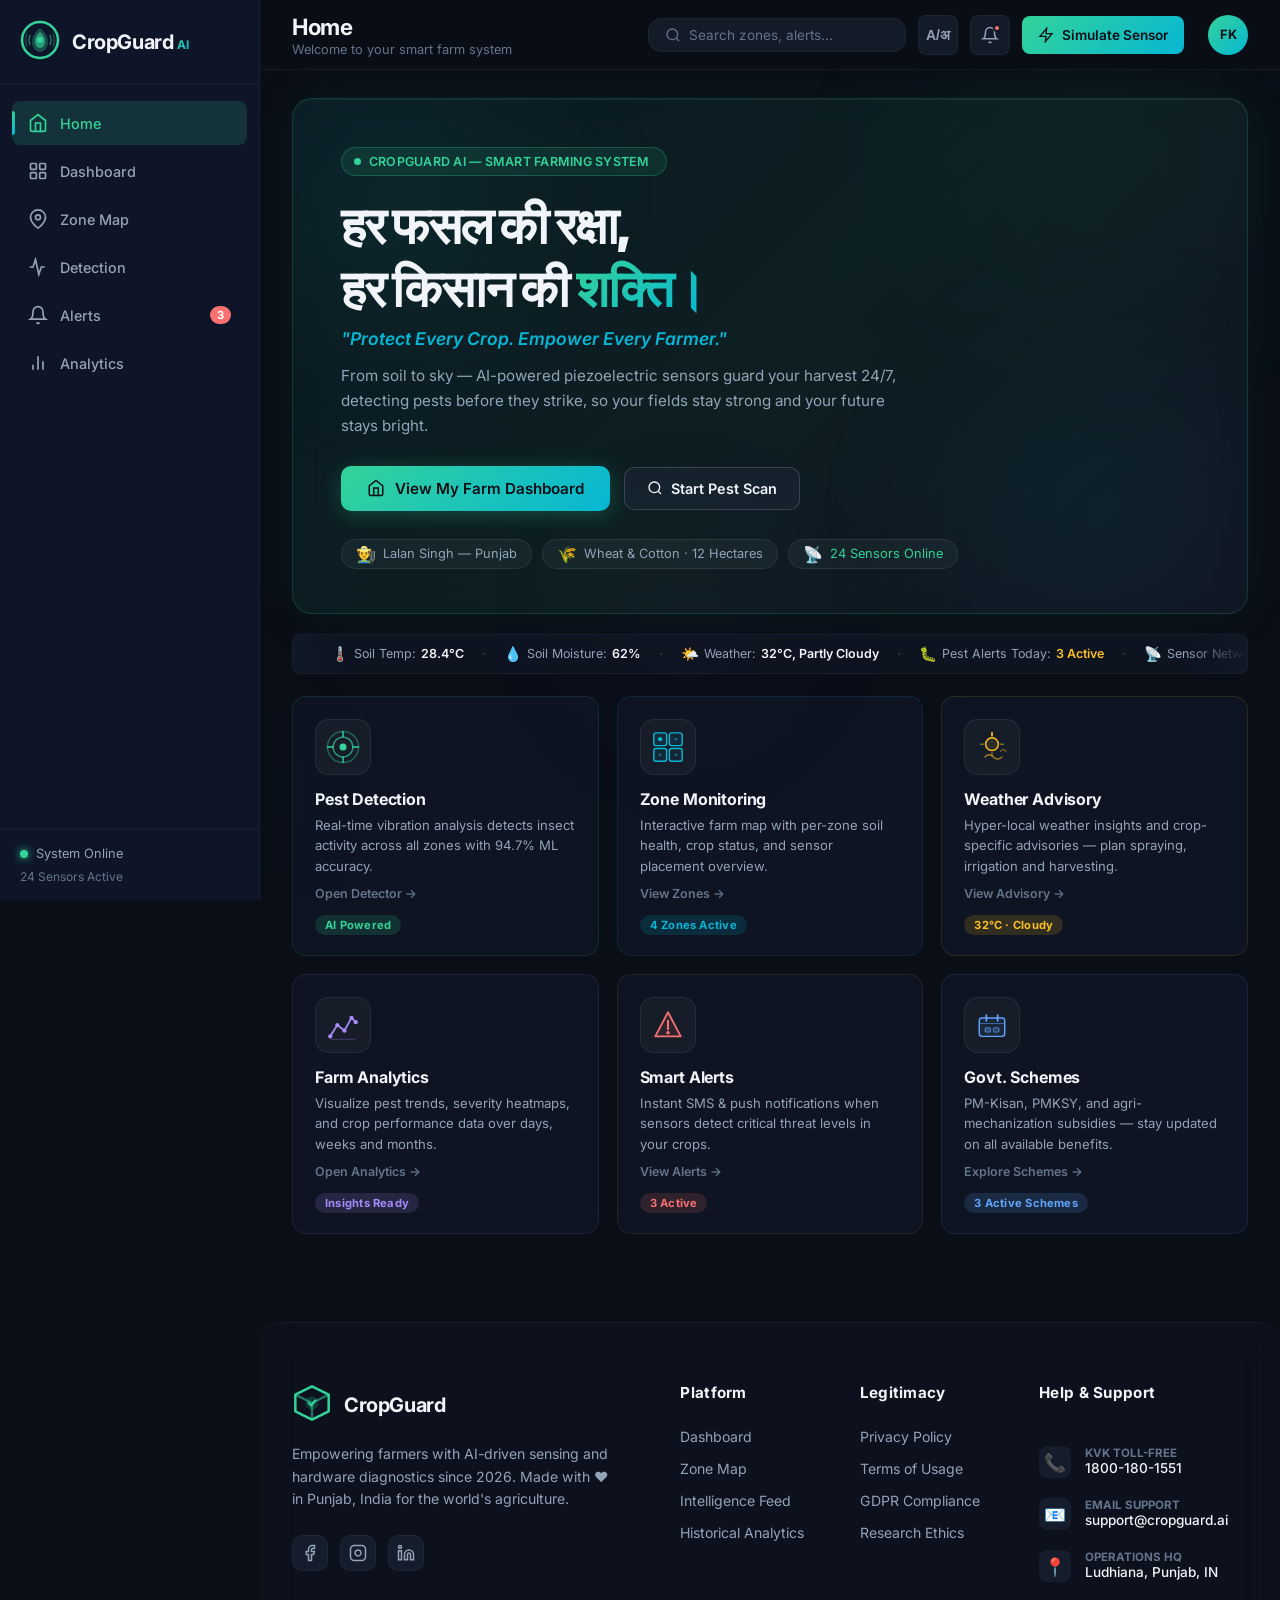
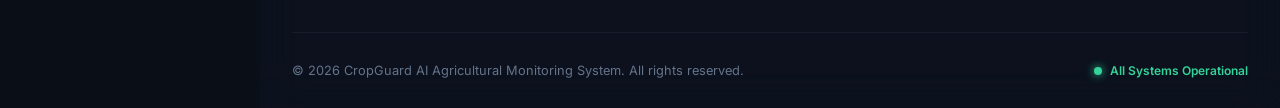
==== commit 86226fdc: "Add files via upload" ====
--- a/index.html
+++ b/index.html
@@ -154,6 +154,12 @@
                         <path d="M13.73 21a2 2 0 01-3.46 0" />
                     </svg>
                     <span class="notification-dot"></span>
+                </button>
+                <button class="primary-btn simulate-btn" id="simulate-sensor-btn" style="padding: 8px 16px; font-size: 0.85rem; height: 38px; gap: 8px; margin-right: 12px;">
+                    <svg viewBox="0 0 24 24" fill="none" stroke="currentColor" stroke-width="2" style="width:16px;height:16px;">
+                        <path d="M13 2L3 14h9l-1 8 10-12h-9l1-8z"></path>
+                    </svg>
+                    Simulate Sensor
                 </button>
                 <div class="user-avatar" id="user-avatar">
                     <span>FK</span>
@@ -518,40 +524,89 @@
 
             <!-- Dashboard Main Grid -->
             <div class="dashboard-grid">
-                <!-- Live Vibration Feed -->
+                
+                <!-- Live Vibration Radar (MAIN) -->
                 <div class="card vibration-card" id="vibration-card">
-                    <div class="card-header">
-                        <h2>Live Vibration Feed</h2>
+                    <div class="card-header" style="padding-bottom: 5px;">
+                        <div style="display:flex; flex-direction:column;">
+                            <h2 style="color:var(--accent-green); display:flex; align-items:center; gap:8px;">
+                                <svg viewBox="0 0 24 24" fill="none" stroke="currentColor" stroke-width="2" style="width:18px; height:18px;"><path d="M22 12h-4l-3 9L9 3l-3 9H2"/></svg>
+                                Vibration Intelligence Radar
+                            </h2>
+                            <p style="font-size:0.75rem; color:var(--text-muted); margin-top:3px;">Real-time piezoelectric sensor telemetry across all zones</p>
+                        </div>
                         <div class="card-actions">
+                            <select id="vibration-zone-select" class="mini-select">
+                                <option value="all">Global Scan</option>
+                            </select>
                             <span class="live-indicator">
-                                <span class="live-dot"></span> LIVE
+                                <span class="live-dot"></span> BROADCASTING
                             </span>
-                            <select id="vibration-zone-select" class="mini-select">
-                                <option value="all">All Zones</option>
-                                <option value="zone-a">Zone A</option>
-                                <option value="zone-b">Zone B</option>
-                                <option value="zone-c">Zone C</option>
-                                <option value="zone-d">Zone D</option>
-                            </select>
-                        </div>
-                    </div>
-                    <div class="card-body">
-                        <canvas id="vibration-canvas" width="800" height="250"></canvas>
-                    </div>
-                </div>
-
-                <!-- Recent Detections -->
+                        </div>
+                    </div>
+                    <div class="card-body" style="padding-top: 10px;">
+                        <div style="position:relative; width:100%; border: 1px solid rgba(52, 211, 153, 0.1); border-radius: 12px; overflow:hidden; background:#000;">
+                            <canvas id="vibration-canvas" width="800" height="300"></canvas>
+                            <!-- Visual Overlay for a "Radar" look -->
+                            <div style="position:absolute; inset:0; pointer-events:none; background: repeating-linear-gradient(rgba(52,211,153,0.03) 0, rgba(52,211,153,0.03) 1px, transparent 1px, transparent 40px), repeating-linear-gradient(90deg, rgba(52,211,153,0.03) 0, rgba(52,211,153,0.03) 1px, transparent 1px, transparent 40px); background-size: 40px 40px;"></div>
+                        </div>
+                    </div>
+                </div>
+
+                <!-- GSM Broadcast Command Hub (SIDEBAR) -->
+                <div class="card gsm-status-card" id="gsm-hardware-card" style="border-right: 2px solid var(--accent-cyan);">
+                    <div class="card-header" style="flex-direction:column; align-items:flex-start; gap:8px;">
+                        <div style="display:flex; align-items:center; gap:8px; width:100%;">
+                            <div style="background: var(--accent-cyan); color: #000; padding: 6px; border-radius: 8px; display:flex;">
+                                <svg viewBox="0 0 24 24" fill="none" stroke="currentColor" stroke-width="2.5" style="width:16px; height:16px;"><path d="M22 16.92v3a2 2 0 0 1-2.18 2 19.79 19.79 0 0 1-8.63-3.07 19.5 19.5 0 0 1-6-6 19.79 19.79 0 0 1-3.07-8.67A2 2 0 0 1 4.11 2h3a2 2 0 0 1 2 1.72 12.84 12.84 0 0 0 .7 2.81 2 2 0 0 1-.45 2.11L8.09 9.91a16 16 0 0 0 6 6l2.11-2.11a2 2 0 0 1 2.11-.45 12.84 12.84 0 0 0 2.81.7A2 2 0 0 1 22 16.92z" /></svg>
+                            </div>
+                            <h2 style="font-size: 0.9rem; font-weight:700; flex:1;">GSM Broadcast Hub</h2>
+                            <span class="status-badge healthy" id="gsm-conn-status" style="font-size: 0.65rem; padding: 2px 8px;">Polling...</span>
+                        </div>
+                        
+                        <!-- Hardware Telemetry Sub-section -->
+                        <div style="width:100%; margin-top:5px; padding:10px; background:rgba(6,182,212,0.06); border:1px solid rgba(6,182,212,0.1); border-radius:10px; display:grid; grid-template-columns: 1fr 1fr; gap:8px;">
+                            <div>
+                                <div style="font-size:0.6rem; color:var(--text-muted); text-transform:uppercase; font-weight:800;">Hardware</div>
+                                <div id="gsm-type" style="font-size:0.7rem; color:var(--accent-cyan); font-weight:700;">--</div>
+                            </div>
+                            <div>
+                                <div style="font-size:0.6rem; color:var(--text-muted); text-transform:uppercase; font-weight:800;">Signal</div>
+                                <div id="gsm-signal" style="font-size:0.7rem; color:var(--accent-cyan); font-weight:700;">--</div>
+                            </div>
+                            <div style="grid-column: span 2;">
+                                <div style="font-size:0.6rem; color:var(--text-muted); text-transform:uppercase; font-weight:800;">Network Carrier</div>
+                                <div id="gsm-carrier" style="font-size:0.7rem; color:var(--text-primary); font-weight:500;">--</div>
+                            </div>
+                        </div>
+                    </div>
+                    <div class="card-body" id="gsm-sms-list" style="padding: 0; overflow-y: auto; flex:1; max-height: 700px;">
+                        <div style="text-align: center; padding: 40px 20px; color: var(--text-muted); font-size: 0.75rem;">
+                            <div class="pulse" style="font-size:1.2rem; margin-bottom:10px;">🛡️</div>
+                            Listening for emergency broadcasts...
+                        </div>
+                    </div>
+                </div>
+
+                <!-- Recent Detections (BELOW RADAR) -->
                 <div class="card detections-card" id="detections-card">
                     <div class="card-header">
-                        <h2>Recent Detections</h2>
-                        <button class="text-btn" id="view-all-detections">View All →</button>
-                    </div>
-                    <div class="card-body">
+                        <div style="display:flex; flex-direction:column;">
+                            <h2 style="display:flex; align-items:center; gap:8px;">
+                                <svg viewBox="0 0 24 24" fill="none" stroke="currentColor" stroke-width="2" style="width:18px; height:18px;"><circle cx="12" cy="12" r="10"/><path d="M12 16v-4"/><path d="M12 8h.01"/></svg>
+                                Intelligence Feed
+                            </h2>
+                            <p style="font-size:0.75rem; color:var(--text-muted);">Historical species classification log</p>
+                        </div>
+                        <button class="text-btn" id="view-all-detections">Analyze History →</button>
+                    </div>
+                    <div class="card-body" style="padding: 0;">
                         <div class="detection-list" id="detection-list">
                             <!-- Populated by JS -->
                         </div>
                     </div>
                 </div>
+
 
                 <!-- Zone Health Overview -->
                 <div class="card zone-health-card" id="zone-health-card">
@@ -726,6 +781,26 @@
                                     <span class="result-label">Detected</span>
                                     <span class="result-name" id="result-name">Aphid Colony</span>
                                     <span class="result-confidence" id="result-confidence">Confidence: 94.2%</span>
+                                </div>
+                            </div>
+
+                            <!-- Vision Validation -->
+                            <div class="vision-validation" style="margin-top:20px; padding:15px; background:rgba(255,255,255,0.03); border-radius:12px; border:1px solid var(--border-color);">
+                                <h4 style="font-size:0.75rem; color:var(--text-muted); text-transform:uppercase; letter-spacing:0.04em; margin-bottom:12px; display:flex; align-items:center; gap:8px;">
+                                    <svg viewBox="0 0 24 24" fill="none" stroke="currentColor" stroke-width="2" style="width:14px;height:14px;">
+                                        <path d="M23 19a2 2 0 0 1-2 2H3a2 2 0 0 1-2-2V8a2 2 0 0 1 2-2h4l2-3h6l2 3h4a2 2 0 0 1 2 2z"></path>
+                                        <circle cx="12" cy="13" r="4"></circle>
+                                    </svg>
+                                    Secondary Vision Validation
+                                </h4>
+                                <div style="display:flex; gap:12px; align-items:center;">
+                                    <label for="vision-upload" class="primary-btn" style="padding: 6px 12px; font-size: 0.75rem; height: 32px; background:var(--bg-lighter); cursor:pointer;">
+                                        Upload Proof
+                                        <input type="file" id="vision-upload" hidden accept="image/*">
+                                    </label>
+                                    <div id="vision-status" style="font-size:0.75rem; color:var(--text-muted);">
+                                        No photo verified for this event.
+                                    </div>
                                 </div>
                             </div>
                         </div>
@@ -825,6 +900,15 @@
                     <div class="card-header">
                         <h2>Detection Trends</h2>
                         <div class="card-actions">
+                            <button class="primary-btn" id="export-report-btn" style="padding: 6px 12px; font-size: 0.75rem; height: 32px; gap: 6px;">
+                                <svg viewBox="0 0 24 24" fill="none" stroke="currentColor" stroke-width="2" style="width:14px;height:14px;">
+                                    <path d="M21 15v4a2 2 0 0 1-2 2H5a2 2 0 0 1-2-2v-4"></path>
+                                    <polyline points="7 10 12 15 17 10"></polyline>
+                                    <line x1="12" y1="15" x2="12" y2="3"></line>
+                                </svg>
+                                Download Report
+                            </button>
+                            <div class="card-actions-sep" style="width:1px; height:20px; background:var(--border-color); margin:0 4px;"></div>
                             <button class="pill-btn active" data-range="7d">7D</button>
                             <button class="pill-btn" data-range="30d">30D</button>
                             <button class="pill-btn" data-range="90d">90D</button>
@@ -868,6 +952,87 @@
                 </div>
             </div>
         </section>
+
+        <footer class="app-footer">
+            <div class="footer-grid">
+                <div class="footer-brand">
+                    <div class="logo">
+                        <div class="logo-icon">
+                            <svg viewBox="0 0 48 48" fill="none" xmlns="http://www.w3.org/2000/svg">
+                                <path d="M24 4L4 14V34L24 44L44 34V14L24 4Z" stroke="var(--accent-green)" stroke-width="3" stroke-linejoin="round"/>
+                                <path d="M24 44V24M24 24L44 14M24 24L4 14" stroke="var(--accent-green)" stroke-width="3" stroke-linejoin="round" opacity="0.5"/>
+                                <circle cx="24" cy="24" r="8" fill="var(--accent-green)" fill-opacity="0.2"/>
+                                <path d="M20 24L23 27L28 21" stroke="var(--accent-green)" stroke-width="2.5" stroke-linecap="round" stroke-linejoin="round"/>
+                            </svg>
+                        </div>
+                        <span class="logo-name">CropGuard</span>
+                    </div>
+                    <p class="footer-mission">Empowering farmers with AI-driven sensing and hardware diagnostics since 2026. Made with ❤️ in Punjab, India for the world's agriculture.</p>
+                    <div class="social-links">
+                        <a href="https://facebook.com" target="_blank" class="social-icon">
+                            <svg viewBox="0 0 24 24" fill="none" stroke="currentColor" stroke-width="2"><path d="M18 2h-3a5 5 0 0 0-5 5v3H7v4h3v8h4v-8h3l1-4h-4V7a1 1 0 0 1 1-1h3z"/></svg>
+                        </a>
+                        <a href="https://instagram.com" target="_blank" class="social-icon">
+                            <svg viewBox="0 0 24 24" fill="none" stroke="currentColor" stroke-width="2"><rect x="2" y="2" width="20" height="20" rx="5" ry="5"/><path d="M16 11.37A4 4 0 1 1 12.63 8 4 4 0 0 1 16 11.37z"/><line x1="17.5" y1="6.5" x2="17.51" y2="6.5"/></svg>
+                        </a>
+                        <a href="https://linkedin.com" target="_blank" class="social-icon">
+                            <svg viewBox="0 0 24 24" fill="none" stroke="currentColor" stroke-width="2"><path d="M16 8a6 6 0 0 1 6 6v7h-4v-7a2 2 0 0 0-2-2 2 2 0 0 0-2 2v7h-4v-7a6 6 0 0 1 6-6z"/><rect x="2" y="9" width="4" height="12"/><circle cx="4" cy="4" r="2"/></svg>
+                        </a>
+                    </div>
+                </div>
+
+                <div class="footer-links">
+                    <h4>Platform</h4>
+                    <ul>
+                        <li><a href="#" onclick="document.getElementById('nav-dashboard').click()">Dashboard</a></li>
+                        <li><a href="#" onclick="document.getElementById('nav-zones').click()">Zone Map</a></li>
+                        <li><a href="#" onclick="document.getElementById('nav-detection').click()">Intelligence Feed</a></li>
+                        <li><a href="#" onclick="document.getElementById('nav-analytics').click()">Historical Analytics</a></li>
+                    </ul>
+                </div>
+
+                <div class="footer-links">
+                    <h4>Legitimacy</h4>
+                    <ul>
+                        <li><a href="#">Privacy Policy</a></li>
+                        <li><a href="#">Terms of Usage</a></li>
+                        <li><a href="#">GDPR Compliance</a></li>
+                        <li><a href="#">Research Ethics</a></li>
+                    </ul>
+                </div>
+
+                <div class="footer-contact">
+                    <h4>Help & Support</h4>
+                    <div class="contact-item">
+                        <span class="icon">📞</span>
+                        <div>
+                            <div class="label">KVK Toll-Free</div>
+                            <div class="value">1800-180-1551</div>
+                        </div>
+                    </div>
+                    <div class="contact-item">
+                        <span class="icon">📧</span>
+                        <div>
+                            <div class="label">Email Support</div>
+                            <div class="value">support@cropguard.ai</div>
+                        </div>
+                    </div>
+                    <div class="contact-item">
+                        <span class="icon">📍</span>
+                        <div>
+                            <div class="label">Operations HQ</div>
+                            <div class="value">Ludhiana, Punjab, IN</div>
+                        </div>
+                    </div>
+                </div>
+            </div>
+            <div class="footer-bottom">
+                <p>© 2026 CropGuard AI Agricultural Monitoring System. All rights reserved.</p>
+                <div class="footer-status">
+                    <span class="status-dot"></span> All Systems Operational
+                </div>
+            </div>
+        </footer>
 
     </main>
 
@@ -922,13 +1087,13 @@
                 <div class="profile-row"><span>KVK Contact:</span> 1800-180-1551 (Toll Free)</div>
             </div>
 
-            <button class="pill-btn logout-btn"
+            <button class="pill-btn logout-btn" id="logout-btn"
                 style="margin-top:20px; width:100%; justify-content:center; background:var(--accent-red-dim); color:var(--accent-red);">Sign
                 Out</button>
         </div>
     </div>
 
-    <script src="app.js?v=3"></script>
+    <script src="app.js?v=5"></script>
 </body>
 
 </html>
--- a/index.css
+++ b/index.css
@@ -801,35 +801,54 @@
 .dashboard-grid {
     display: grid;
     grid-template-columns: 1.6fr 1fr;
-    grid-template-rows: auto auto;
+    grid-template-rows: auto auto auto;
     gap: 20px;
 }
 
 .vibration-card {
     grid-column: 1;
+    grid-row: 1;
+    min-height: 400px;
 }
 
 .vibration-card canvas {
     width: 100%;
-    height: 250px;
-    border-radius: 8px;
+    height: 300px; /* Increased height */
+    border-radius: 12px;
+    background: rgba(0,0,0,0.2);
+}
+
+.gsm-status-card {
+    grid-column: 2;
+    grid-row: 1 / span 2; /* Vertical log alongside vibration and detections */
+    display: flex;
+    flex-direction: column;
+}
+
+.gsm-status-card .card-body {
+    flex: 1;
+    display: flex;
+    flex-direction: column;
 }
 
 .detections-card {
-    grid-column: 2;
-    grid-row: 1;
+    grid-column: 1;
+    grid-row: 2;
 }
 
 .zone-health-card {
-    grid-column: 1;
+    grid-column: 1 / span 2;
+    grid-row: 3;
 }
 
 .model-card {
     grid-column: 2;
+    grid-row: 3; /* Move it down */
 }
 
 .agri-updates-card {
     grid-column: 1 / span 2;
+    grid-row: 4;
 }
 
 .agri-updates-container {
@@ -2177,6 +2196,150 @@
     }
 }
 
+/* ===== AUTHENTICATION ===== */
+.auth-container {
+    display: flex;
+    align-items: center;
+    justify-content: center;
+    min-height: 100vh;
+    padding: 20px;
+    position: relative;
+    z-index: 10;
+}
+
+.auth-card {
+    width: 100%;
+    max-width: 440px;
+    background: var(--bg-card);
+    backdrop-filter: blur(20px);
+    -webkit-backdrop-filter: blur(20px);
+    border: 1px solid var(--border-color);
+    border-radius: var(--border-radius-lg);
+    box-shadow: var(--shadow-xl);
+    padding: 40px;
+    position: relative;
+    overflow: hidden;
+    animation: fadeUp 0.5s ease;
+}
+
+.auth-header {
+    text-align: center;
+    margin-bottom: 30px;
+}
+
+.auth-header .logo-icon {
+    width: 60px;
+    height: 60px;
+    margin: 0 auto 16px;
+}
+
+.auth-header h2 {
+    font-size: 1.5rem;
+    font-weight: 700;
+    margin-bottom: 8px;
+    color: var(--text-primary);
+}
+
+.auth-header p {
+    color: var(--text-secondary);
+    font-size: 0.9rem;
+}
+
+.auth-form-group {
+    margin-bottom: 20px;
+    text-align: left;
+}
+
+.auth-form-group label {
+    display: block;
+    font-size: 0.85rem;
+    font-weight: 500;
+    color: var(--text-secondary);
+    margin-bottom: 8px;
+}
+
+.auth-input {
+    width: 100%;
+    background: rgba(15, 23, 42, 0.6);
+    border: 1px solid var(--border-color);
+    border-radius: var(--border-radius-sm);
+    padding: 12px 16px;
+    color: var(--text-primary);
+    font-family: 'Inter', sans-serif;
+    font-size: 0.95rem;
+    transition: all var(--transition-fast);
+}
+
+.auth-input:focus {
+    outline: none;
+    border-color: var(--accent-cyan);
+    box-shadow: 0 0 0 2px rgba(6, 182, 212, 0.2);
+}
+
+.auth-options {
+    display: flex;
+    justify-content: space-between;
+    align-items: center;
+    margin-bottom: 24px;
+    font-size: 0.85rem;
+}
+
+.auth-checkbox {
+    display: flex;
+    align-items: center;
+    gap: 8px;
+    color: var(--text-secondary);
+    cursor: pointer;
+}
+
+.auth-link {
+    color: var(--accent-cyan);
+    text-decoration: none;
+    transition: color var(--transition-fast);
+}
+
+.auth-link:hover {
+    color: var(--text-primary);
+    text-shadow: 0 0 8px var(--accent-cyan);
+}
+
+.auth-btn {
+    width: 100%;
+    padding: 14px;
+    border-radius: var(--border-radius-sm);
+    font-size: 1rem;
+    font-weight: 600;
+    margin-bottom: 20px;
+    justify-content: center;
+    border: none;
+    cursor: pointer;
+}
+
+.auth-footer {
+    text-align: center;
+    font-size: 0.9rem;
+    color: var(--text-secondary);
+}
+
+.auth-panel {
+    display: none;
+    animation: fadeIn 0.3s ease;
+}
+
+.auth-panel.active {
+    display: block;
+}
+
+@keyframes fadeUp {
+    from { opacity: 0; transform: translateY(20px); }
+    to { opacity: 1; transform: translateY(0); }
+}
+
+@keyframes fadeIn {
+    from { opacity: 0; }
+    to { opacity: 1; }
+}
+
 /* ===== RESPONSIVE ===== */
 @media (max-width: 1200px) {
     .stats-grid {
@@ -2263,4 +2426,767 @@
     .zone-health-grid {
         grid-template-columns: 1fr;
     }
-}+}
+
+/* ===================================================================
+   HOME PAGE — HERO SLOGAN BANNER
+   =================================================================== */
+
+.home-hero-slogan-card {
+    position: relative;
+    background: linear-gradient(135deg,
+        rgba(6, 182, 212, 0.07) 0%,
+        rgba(52, 211, 153, 0.09) 50%,
+        rgba(167, 139, 250, 0.05) 100%);
+    border: 1px solid rgba(52, 211, 153, 0.18);
+    border-radius: var(--border-radius-lg);
+    padding: 48px 48px 44px;
+    margin-bottom: 20px;
+    overflow: hidden;
+    backdrop-filter: blur(15px);
+    box-shadow: 0 0 60px rgba(52, 211, 153, 0.06), inset 0 1px 0 rgba(255,255,255,0.05);
+    transition: border-color var(--transition-base);
+}
+
+.home-hero-slogan-card:hover {
+    border-color: rgba(52, 211, 153, 0.3);
+}
+
+/* Glow orbs inside hero */
+.hero-orb {
+    position: absolute;
+    border-radius: 50%;
+    pointer-events: none;
+    filter: blur(80px);
+}
+
+.hero-orb-left {
+    width: 350px;
+    height: 350px;
+    background: radial-gradient(circle, rgba(52, 211, 153, 0.12), transparent 70%);
+    left: -80px;
+    top: -80px;
+}
+
+.hero-orb-right {
+    width: 400px;
+    height: 400px;
+    background: radial-gradient(circle, rgba(6, 182, 212, 0.1), transparent 70%);
+    right: -60px;
+    bottom: -100px;
+}
+
+/* ---- Floating farming SVG elements ---- */
+.farm-floating-elements {
+    position: absolute;
+    inset: 0;
+    pointer-events: none;
+    overflow: hidden;
+}
+
+.farm-svg-el {
+    position: absolute;
+    opacity: 0;
+    animation: farmElFloat 6s ease-in-out infinite;
+}
+
+@keyframes farmElFloat {
+    0%   { transform: translateY(0) rotate(0deg); opacity: 0.7; }
+    50%  { transform: translateY(-14px) rotate(4deg); opacity: 0.9; }
+    100% { transform: translateY(0) rotate(0deg); opacity: 0.7; }
+}
+
+.wheat-1 {
+    width: 55px;
+    height: 165px;
+    right: 14%;
+    top: -20px;
+    animation-delay: 0s;
+    animation-duration: 7s;
+}
+
+.wheat-2 {
+    width: 45px;
+    height: 135px;
+    right: 10%;
+    top: -10px;
+    animation-delay: -2s;
+    animation-duration: 8.5s;
+}
+
+.leaf-1 {
+    width: 55px;
+    height: 70px;
+    right: 20%;
+    bottom: 20px;
+    animation-delay: -1s;
+    animation-duration: 6.5s;
+}
+
+.leaf-2 {
+    width: 42px;
+    height: 56px;
+    right: 7%;
+    bottom: 30px;
+    animation-delay: -3.5s;
+    animation-duration: 9s;
+}
+
+.seed-1 {
+    width: 28px;
+    height: 28px;
+    right: 25%;
+    top: 35%;
+    animation-delay: -1.5s;
+    animation-duration: 5s;
+}
+
+.sensor-grid {
+    width: 90px;
+    height: 90px;
+    right: 30%;
+    top: 15px;
+    opacity: 0;
+    animation: farmElFloat 10s ease-in-out infinite;
+    animation-delay: -4s;
+}
+
+/* ---- Hero Slogan Content ---- */
+.hero-slogan-content {
+    position: relative;
+    z-index: 2;
+    max-width: 700px;
+}
+
+.hero-tag-row {
+    margin-bottom: 20px;
+}
+
+.hero-tag-chip {
+    display: inline-flex;
+    align-items: center;
+    gap: 8px;
+    background: rgba(52, 211, 153, 0.1);
+    border: 1px solid rgba(52, 211, 153, 0.25);
+    border-radius: 24px;
+    padding: 6px 16px 6px 12px;
+    font-size: 0.78rem;
+    font-weight: 600;
+    color: var(--accent-green);
+    letter-spacing: 0.02em;
+    text-transform: uppercase;
+    animation: heroFadeUp 0.6s ease both;
+}
+
+.hero-slogan-main {
+    display: flex;
+    flex-direction: column;
+    gap: 4px;
+    font-size: clamp(2rem, 4vw, 3.2rem);
+    font-weight: 900;
+    line-height: 1.15;
+    letter-spacing: -0.03em;
+    color: #fff;
+    margin-bottom: 10px;
+    animation: heroFadeUp 0.7s 0.1s ease both;
+}
+
+.slogan-line-1 {
+    color: var(--text-primary);
+}
+
+.slogan-line-2 {
+    color: var(--text-primary);
+}
+
+.slogan-highlight {
+    background: linear-gradient(135deg, #34d399, #06b6d4);
+    -webkit-background-clip: text;
+    -webkit-text-fill-color: transparent;
+    background-clip: text;
+    position: relative;
+}
+
+.hero-slogan-english {
+    font-size: 1.1rem;
+    font-style: italic;
+    color: var(--accent-cyan);
+    font-weight: 600;
+    margin-bottom: 14px;
+    opacity: 0.9;
+    animation: heroFadeUp 0.7s 0.2s ease both;
+}
+
+.hero-slogan-sub {
+    font-size: 0.95rem;
+    color: var(--text-secondary);
+    line-height: 1.65;
+    max-width: 580px;
+    margin-bottom: 28px;
+    animation: heroFadeUp 0.7s 0.3s ease both;
+}
+
+/* CTA Buttons */
+.hero-cta-row {
+    display: flex;
+    align-items: center;
+    gap: 14px;
+    flex-wrap: wrap;
+    margin-bottom: 28px;
+    animation: heroFadeUp 0.7s 0.4s ease both;
+}
+
+.hero-cta-primary {
+    padding: 13px 26px !important;
+    font-size: 0.95rem !important;
+    border-radius: 10px !important;
+    box-shadow: 0 4px 20px rgba(52, 211, 153, 0.25);
+    gap: 10px !important;
+}
+
+.hero-cta-primary svg {
+    width: 18px !important;
+    height: 18px !important;
+}
+
+.hero-cta-secondary {
+    padding: 12px 22px;
+    font-size: 0.9rem;
+    border-radius: 10px;
+    display: flex;
+    align-items: center;
+    gap: 8px;
+    color: var(--text-primary);
+    border-color: rgba(255,255,255,0.15);
+}
+
+.hero-cta-secondary:hover {
+    border-color: var(--accent-cyan);
+    color: var(--accent-cyan);
+}
+
+/* Info pills */
+.hero-info-pills {
+    display: flex;
+    align-items: center;
+    gap: 10px;
+    flex-wrap: wrap;
+    animation: heroFadeUp 0.7s 0.5s ease both;
+}
+
+.hero-info-pill {
+    display: inline-flex;
+    align-items: center;
+    gap: 7px;
+    background: rgba(255, 255, 255, 0.04);
+    border: 1px solid rgba(255, 255, 255, 0.08);
+    border-radius: 20px;
+    padding: 6px 14px;
+    font-size: 0.8rem;
+    color: var(--text-secondary);
+    transition: all var(--transition-fast);
+}
+
+.hero-info-pill:hover {
+    background: rgba(255, 255, 255, 0.07);
+    border-color: rgba(255, 255, 255, 0.14);
+    color: var(--text-primary);
+}
+
+.pill-emoji {
+    font-size: 1rem;
+    line-height: 1;
+}
+
+@keyframes heroFadeUp {
+    from { opacity: 0; transform: translateY(16px); }
+    to   { opacity: 1; transform: translateY(0); }
+}
+
+
+/* ===================================================================
+   HOME PAGE — FARM STATS MARQUEE STRIP
+   =================================================================== */
+
+.farm-stats-strip {
+    background: rgba(17, 24, 39, 0.6);
+    border: 1px solid var(--border-color);
+    border-radius: var(--border-radius-sm);
+    padding: 0;
+    overflow: hidden;
+    height: 40px;
+    display: flex;
+    align-items: center;
+    margin-bottom: 22px;
+    position: relative;
+}
+
+.farm-stats-strip::before,
+.farm-stats-strip::after {
+    content: '';
+    position: absolute;
+    top: 0;
+    bottom: 0;
+    width: 60px;
+    z-index: 2;
+    pointer-events: none;
+}
+
+.farm-stats-strip::before {
+    left: 0;
+    background: linear-gradient(to right, var(--bg-secondary), transparent);
+}
+
+.farm-stats-strip::after {
+    right: 0;
+    background: linear-gradient(to left, var(--bg-secondary), transparent);
+}
+
+.strip-track {
+    display: flex;
+    align-items: center;
+    gap: 0;
+    white-space: nowrap;
+    animation: stripScroll 40s linear infinite;
+    padding: 0 20px;
+}
+
+@keyframes stripScroll {
+    0%   { transform: translateX(0); }
+    100% { transform: translateX(-50%); }
+}
+
+.strip-item {
+    font-size: 0.78rem;
+    color: var(--text-secondary);
+    padding: 0 18px;
+    display: inline-flex;
+    align-items: center;
+    gap: 5px;
+}
+
+.strip-item b {
+    color: var(--text-primary);
+    font-weight: 600;
+}
+
+.strip-sep {
+    color: var(--text-muted);
+    font-size: 1rem;
+    opacity: 0.4;
+}
+
+.strip-icon {
+    font-size: 0.9rem;
+}
+
+
+/* ===================================================================
+   HOME PAGE — FEATURE CARDS GRID
+   =================================================================== */
+
+.home-feature-grid {
+    display: grid;
+    grid-template-columns: repeat(3, 1fr);
+    gap: 18px;
+}
+
+.home-feature-card {
+    position: relative;
+    background: var(--bg-card);
+    backdrop-filter: blur(12px);
+    border: 1px solid var(--border-color);
+    border-radius: var(--border-radius);
+    padding: 22px 22px 20px;
+    display: flex;
+    flex-direction: column;
+    gap: 14px;
+    cursor: pointer;
+    transition: all var(--transition-base);
+    overflow: hidden;
+    animation: heroFadeUp 0.6s ease both;
+}
+
+.home-feature-card::before {
+    content: '';
+    position: absolute;
+    top: 0;
+    left: 0;
+    right: 0;
+    height: 2px;
+    border-radius: var(--border-radius) var(--border-radius) 0 0;
+    opacity: 0;
+    transition: opacity var(--transition-base);
+}
+
+.home-feature-card:hover {
+    transform: translateY(-4px);
+    box-shadow: var(--shadow-md);
+}
+
+.home-feature-card:hover::before {
+    opacity: 1;
+}
+
+/* Per-color accents */
+.feature-card-green { border-color: rgba(52, 211, 153, 0.12); }
+.feature-card-green::before { background: linear-gradient(90deg, #34d399, #06b6d4); }
+.feature-card-green:hover { border-color: rgba(52, 211, 153, 0.3); box-shadow: 0 8px 30px rgba(52, 211, 153, 0.1); }
+
+.feature-card-cyan { border-color: rgba(6, 182, 212, 0.12); }
+.feature-card-cyan::before { background: linear-gradient(90deg, #06b6d4, #60a5fa); }
+.feature-card-cyan:hover { border-color: rgba(6, 182, 212, 0.3); box-shadow: 0 8px 30px rgba(6, 182, 212, 0.1); }
+
+.feature-card-amber { border-color: rgba(251, 191, 36, 0.12); }
+.feature-card-amber::before { background: linear-gradient(90deg, #fbbf24, #f87171); }
+.feature-card-amber:hover { border-color: rgba(251, 191, 36, 0.3); box-shadow: 0 8px 30px rgba(251, 191, 36, 0.1); }
+
+.feature-card-purple { border-color: rgba(167, 139, 250, 0.12); }
+.feature-card-purple::before { background: linear-gradient(90deg, #a78bfa, #60a5fa); }
+.feature-card-purple:hover { border-color: rgba(167, 139, 250, 0.3); box-shadow: 0 8px 30px rgba(167, 139, 250, 0.1); }
+
+.feature-card-red { border-color: rgba(248, 113, 113, 0.12); }
+.feature-card-red::before { background: linear-gradient(90deg, #f87171, #fbbf24); }
+.feature-card-red:hover { border-color: rgba(248, 113, 113, 0.3); box-shadow: 0 8px 30px rgba(248, 113, 113, 0.1); }
+
+.feature-card-blue { border-color: rgba(96, 165, 250, 0.12); }
+.feature-card-blue::before { background: linear-gradient(90deg, #60a5fa, #a78bfa); }
+.feature-card-blue:hover { border-color: rgba(96, 165, 250, 0.3); box-shadow: 0 8px 30px rgba(96, 165, 250, 0.1); }
+
+/* Feature card icon */
+.feat-card-icon {
+    width: 56px;
+    height: 56px;
+    border-radius: 14px;
+    background: rgba(255, 255, 255, 0.04);
+    border: 1px solid rgba(255, 255, 255, 0.07);
+    display: flex;
+    align-items: center;
+    justify-content: center;
+    flex-shrink: 0;
+    transition: transform var(--transition-fast);
+}
+
+.feat-card-icon svg {
+    width: 34px;
+    height: 34px;
+}
+
+.home-feature-card:hover .feat-card-icon {
+    transform: scale(1.08) rotate(-3deg);
+}
+
+/* Feature card body */
+.feat-card-body {
+    flex: 1;
+    display: flex;
+    flex-direction: column;
+    gap: 6px;
+}
+
+.feat-card-body h3 {
+    font-size: 1rem;
+    font-weight: 700;
+    color: var(--text-primary);
+    letter-spacing: -0.01em;
+}
+
+.feat-card-body p {
+    font-size: 0.82rem;
+    color: var(--text-secondary);
+    line-height: 1.55;
+}
+
+.feat-card-link {
+    font-size: 0.78rem;
+    font-weight: 600;
+    color: var(--text-muted);
+    margin-top: 4px;
+    transition: color var(--transition-fast);
+}
+
+.home-feature-card:hover .feat-card-link {
+    color: var(--accent-green);
+}
+
+/* Feature card badge */
+.feat-card-badge {
+    display: inline-block;
+    font-size: 0.7rem;
+    font-weight: 700;
+    padding: 3px 10px;
+    border-radius: 10px;
+    letter-spacing: 0.02em;
+    width: fit-content;
+}
+
+/* Staggered entrance animations */
+.home-feature-card:nth-child(1) { animation-delay: 0.05s; }
+.home-feature-card:nth-child(2) { animation-delay: 0.12s; }
+.home-feature-card:nth-child(3) { animation-delay: 0.19s; }
+.home-feature-card:nth-child(4) { animation-delay: 0.26s; }
+.home-feature-card:nth-child(5) { animation-delay: 0.33s; }
+.home-feature-card:nth-child(6) { animation-delay: 0.40s; }
+
+
+/* ===================================================================
+   HOME PAGE — RESPONSIVE
+   =================================================================== */
+
+@media (max-width: 1100px) {
+    .home-feature-grid {
+        grid-template-columns: repeat(2, 1fr);
+    }
+    .home-hero-slogan-card {
+        padding: 36px 32px;
+    }
+    .wheat-1, .wheat-2, .leaf-1, .leaf-2, .seed-1, .sensor-grid {
+        opacity: 0;
+        animation: none;
+    }
+}
+
+@media (max-width: 700px) {
+    .home-feature-grid {
+        grid-template-columns: 1fr;
+    }
+    .home-hero-slogan-card {
+        padding: 28px 20px;
+    }
+    .hero-slogan-main {
+        font-size: 1.9rem;
+    }
+    .hero-cta-row {
+        flex-direction: column;
+        align-items: flex-start;
+    }
+}
+
+/* ===================================================================
+   ANALYTICS — INTERACTIVE CHART ENHANCEMENTS
+   =================================================================== */
+
+/* Heatmap clickable cells — highlight on hover */
+.hm-click-cell {
+    transition: transform 0.1s ease, box-shadow 0.1s ease;
+}
+.hm-click-cell:hover {
+    transform: scale(1.35);
+    box-shadow: 0 0 8px rgba(255, 255, 255, 0.25);
+    z-index: 10;
+    position: relative;
+    border-radius: 2px;
+}
+
+/* Heatmap popover box */
+.hm-pop {
+    pointer-events: auto;
+}
+
+.hm-pop-cell {
+    background: rgba(255, 255, 255, 0.03);
+    border: 1px solid rgba(255, 255, 255, 0.07);
+    border-radius: 8px;
+    padding: 9px 11px;
+}
+
+.hm-pop-label {
+    font-size: 0.63rem;
+    color: var(--text-muted);
+    text-transform: uppercase;
+    letter-spacing: 0.06em;
+    font-weight: 600;
+}
+
+.hm-pop-close {
+    background: rgba(255, 255, 255, 0.06);
+    border: 1px solid rgba(255, 255, 255, 0.1);
+    color: var(--text-muted);
+    border-radius: 6px;
+    width: 24px;
+    height: 24px;
+    display: flex;
+    align-items: center;
+    justify-content: center;
+    cursor: pointer;
+    font-size: 0.75rem;
+    transition: all var(--transition-fast);
+    flex-shrink: 0;
+}
+
+.hm-pop-close:hover {
+    background: rgba(248, 113, 113, 0.15);
+    color: #f87171;
+    border-color: #f87171;
+}
+
+/* Distribution chart canvas — pointer events area */
+#distribution-canvas {
+    cursor: default;
+    display: block;
+    width: 100%;
+}
+
+/* Detail panel that appears below the donut on click */
+#dist-detail-panel {
+    margin-top: 14px;
+}
+/* ===== FOOTER ===== */
+.app-footer {
+    margin-top: 60px;
+    padding: 60px 32px 30px;
+    background: rgba(15, 23, 42, 0.4);
+    border-top: 1px solid var(--border-color);
+    border-radius: var(--border-radius-lg) var(--border-radius-lg) 0 0;
+    backdrop-filter: blur(20px);
+}
+
+.footer-grid {
+    display: grid;
+    grid-template-columns: 2.5fr 1fr 1fr 1.5fr;
+    gap: 40px;
+    margin-bottom: 50px;
+}
+
+.footer-brand .logo {
+    margin-bottom: 16px;
+}
+
+.footer-mission {
+    font-size: 0.88rem;
+    color: var(--text-secondary);
+    line-height: 1.6;
+    margin-bottom: 24px;
+    max-width: 320px;
+}
+
+.social-links {
+    display: flex;
+    gap: 12px;
+}
+
+.social-icon {
+    width: 36px;
+    height: 36px;
+    display: flex;
+    align-items: center;
+    justify-content: center;
+    background: var(--bg-elevated);
+    border: 1px solid var(--border-color);
+    border-radius: 10px;
+    color: var(--text-secondary);
+    transition: all var(--transition-fast);
+}
+
+.social-icon:hover {
+    background: var(--accent-green-dim);
+    color: var(--accent-green);
+    border-color: var(--accent-green);
+    transform: translateY(-3px);
+}
+
+.social-icon svg {
+    width: 18px;
+    height: 18px;
+}
+
+.footer-links h4, 
+.footer-contact h4 {
+    font-size: 0.95rem;
+    font-weight: 700;
+    color: var(--text-primary);
+    margin-bottom: 24px;
+    letter-spacing: 0.02em;
+}
+
+.footer-links ul {
+    list-style: none;
+    display: flex;
+    flex-direction: column;
+    gap: 12px;
+}
+
+.footer-links a {
+    text-decoration: none;
+    color: var(--text-secondary);
+    font-size: 0.88rem;
+    transition: color var(--transition-fast);
+}
+
+.footer-links a:hover {
+    color: var(--accent-green);
+}
+
+.footer-contact {
+    display: flex;
+    flex-direction: column;
+    gap: 20px;
+}
+
+.contact-item {
+    display: flex;
+    gap: 14px;
+    align-items: flex-start;
+}
+
+.contact-item .icon {
+    font-size: 1.1rem;
+    background: var(--bg-elevated);
+    width: 32px;
+    height: 32px;
+    display: flex;
+    align-items: center;
+    justify-content: center;
+    border-radius: 8px;
+}
+
+.contact-item .label {
+    font-size: 0.72rem;
+    color: var(--text-muted);
+    text-transform: uppercase;
+    font-weight: 700;
+}
+
+.contact-item .value {
+    font-size: 0.85rem;
+    color: var(--text-primary);
+    font-weight: 500;
+}
+
+.footer-bottom {
+    padding-top: 30px;
+    border-top: 1px solid var(--border-color);
+    display: flex;
+    justify-content: space-between;
+    align-items: center;
+    font-size: 0.8rem;
+    color: var(--text-muted);
+}
+
+.footer-status {
+    display: flex;
+    align-items: center;
+    gap: 8px;
+    color: var(--accent-green);
+    font-weight: 600;
+    font-size: 0.75rem;
+}
+
+@media (max-width: 1024px) {
+    .footer-grid {
+        grid-template-columns: 1fr 1fr;
+        gap: 30px;
+    }
+}
+
+@media (max-width: 600px) {
+    .footer-grid {
+        grid-template-columns: 1fr;
+    }
+    .footer-bottom {
+        flex-direction: column;
+        gap: 16px;
+        text-align: center;
+    }
+}
+
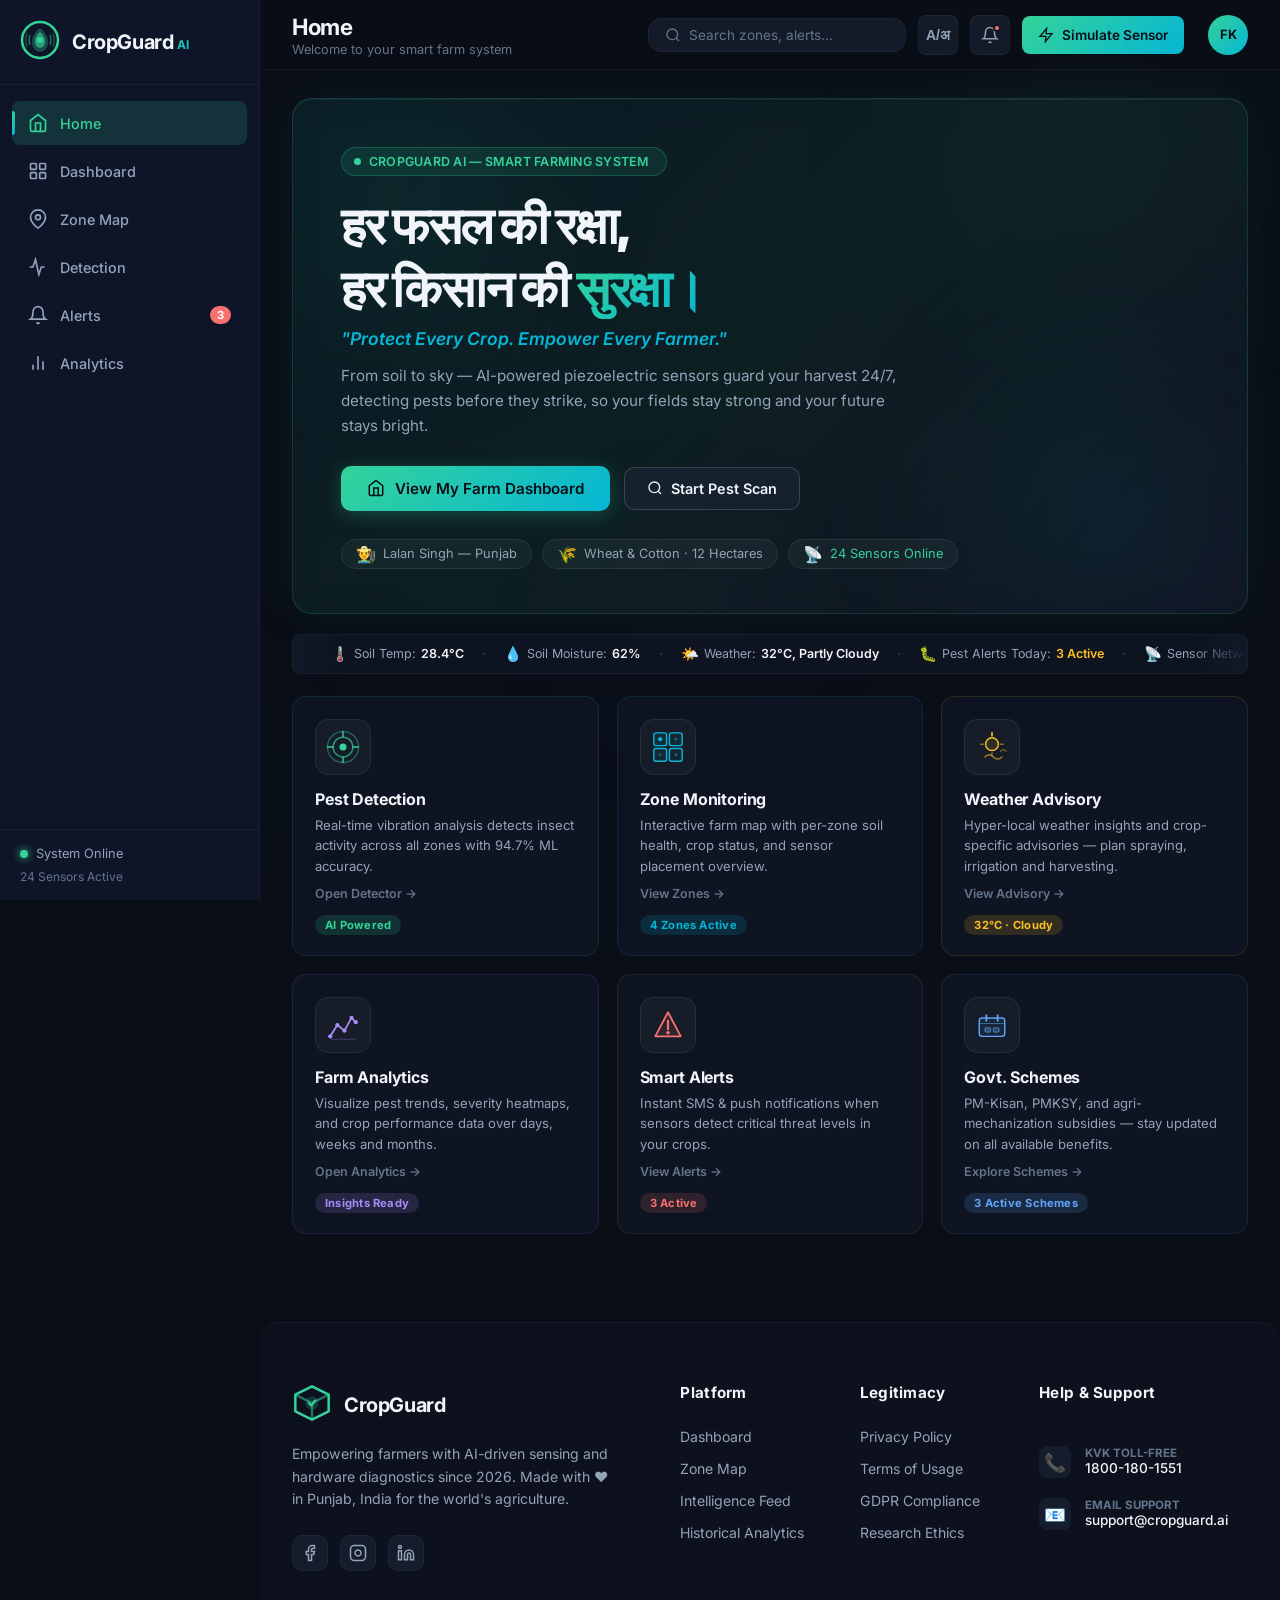
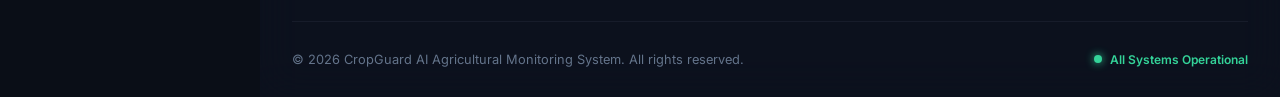
==== commit 7d175163: "Add files via upload" ====
--- a/index.html
+++ b/index.html
@@ -242,7 +242,7 @@
                         <!-- Main Slogan -->
                         <h1 class="hero-slogan-main">
                             <span class="slogan-line-1">हर फसल की रक्षा,</span>
-                            <span class="slogan-line-2">हर किसान की <span class="slogan-highlight">शक्ति।</span></span>
+                            <span class="slogan-line-2">हर किसान की <span class="slogan-highlight">सुरक्षा।</span></span>
                         </h1>
                         <p class="hero-slogan-english">
                             "Protect Every Crop. Empower Every Farmer."
@@ -1017,13 +1017,6 @@
                             <div class="value">support@cropguard.ai</div>
                         </div>
                     </div>
-                    <div class="contact-item">
-                        <span class="icon">📍</span>
-                        <div>
-                            <div class="label">Operations HQ</div>
-                            <div class="value">Ludhiana, Punjab, IN</div>
-                        </div>
-                    </div>
                 </div>
             </div>
             <div class="footer-bottom">
